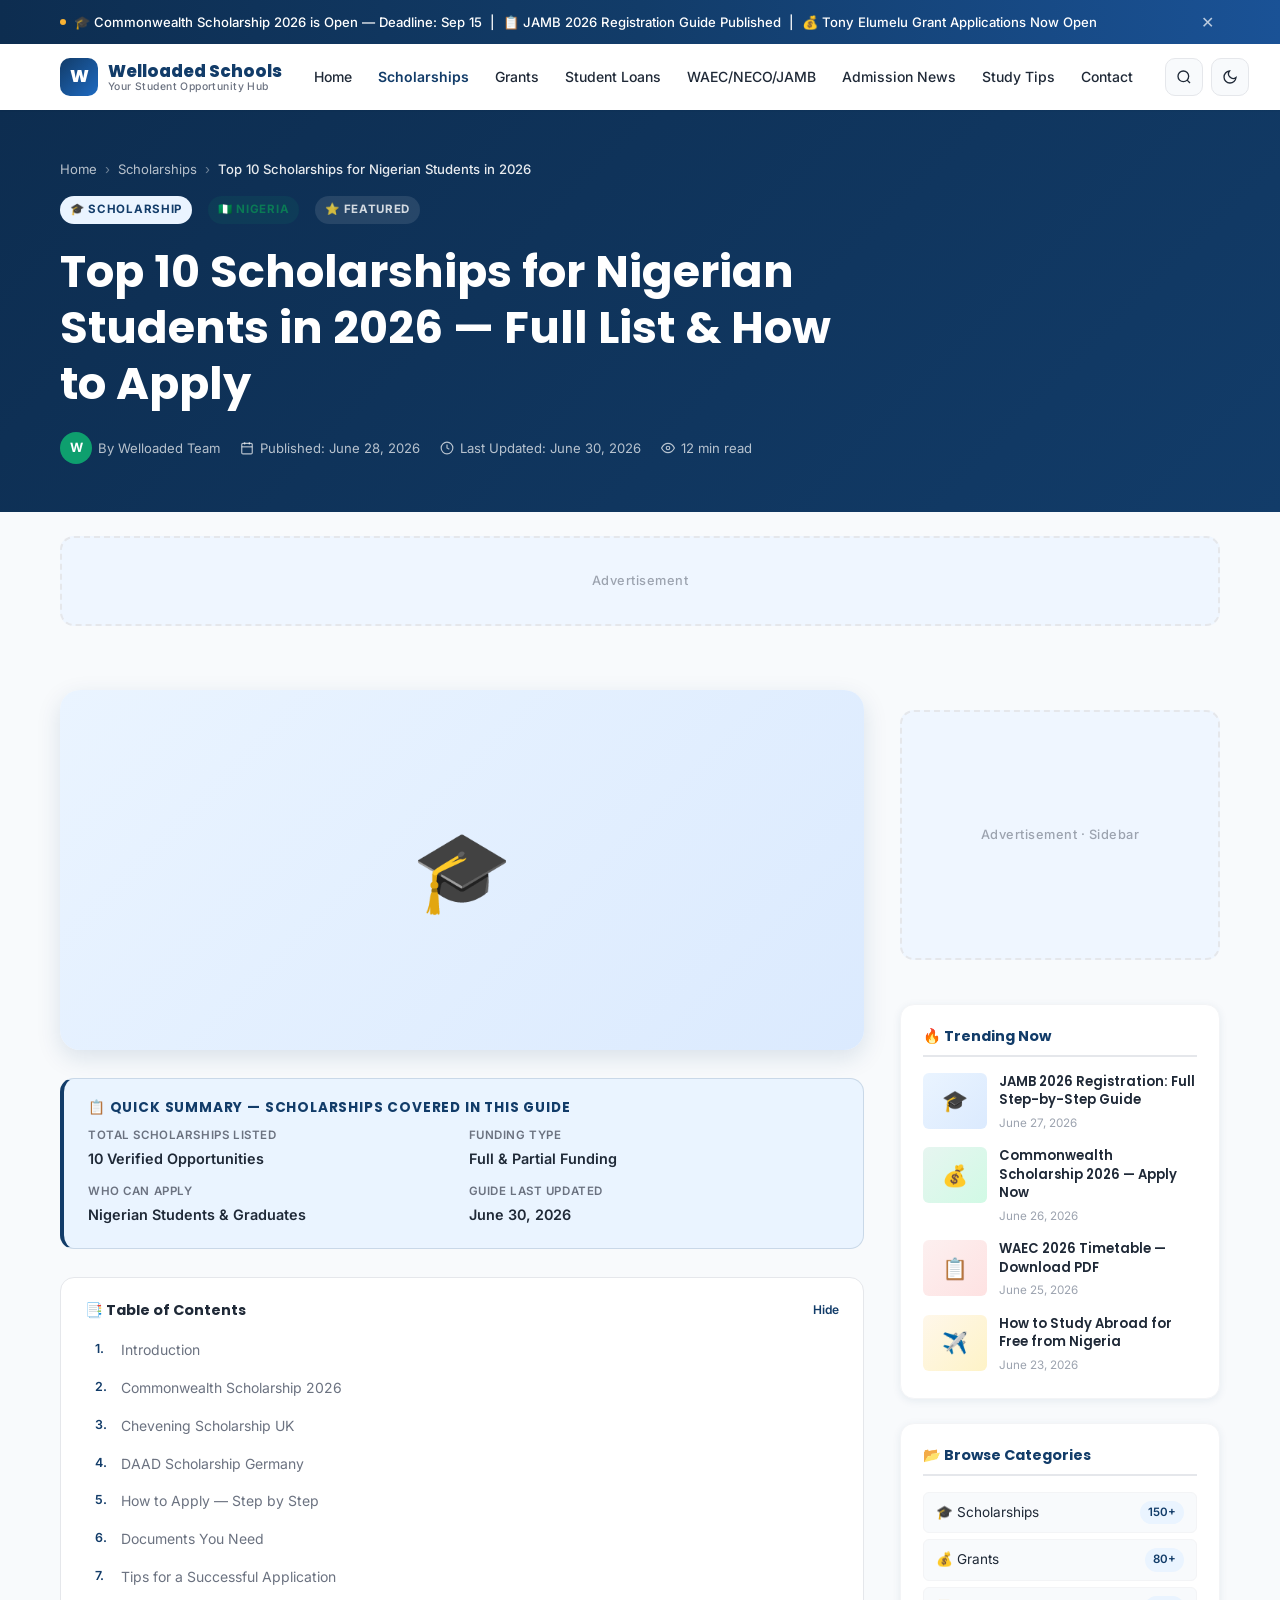
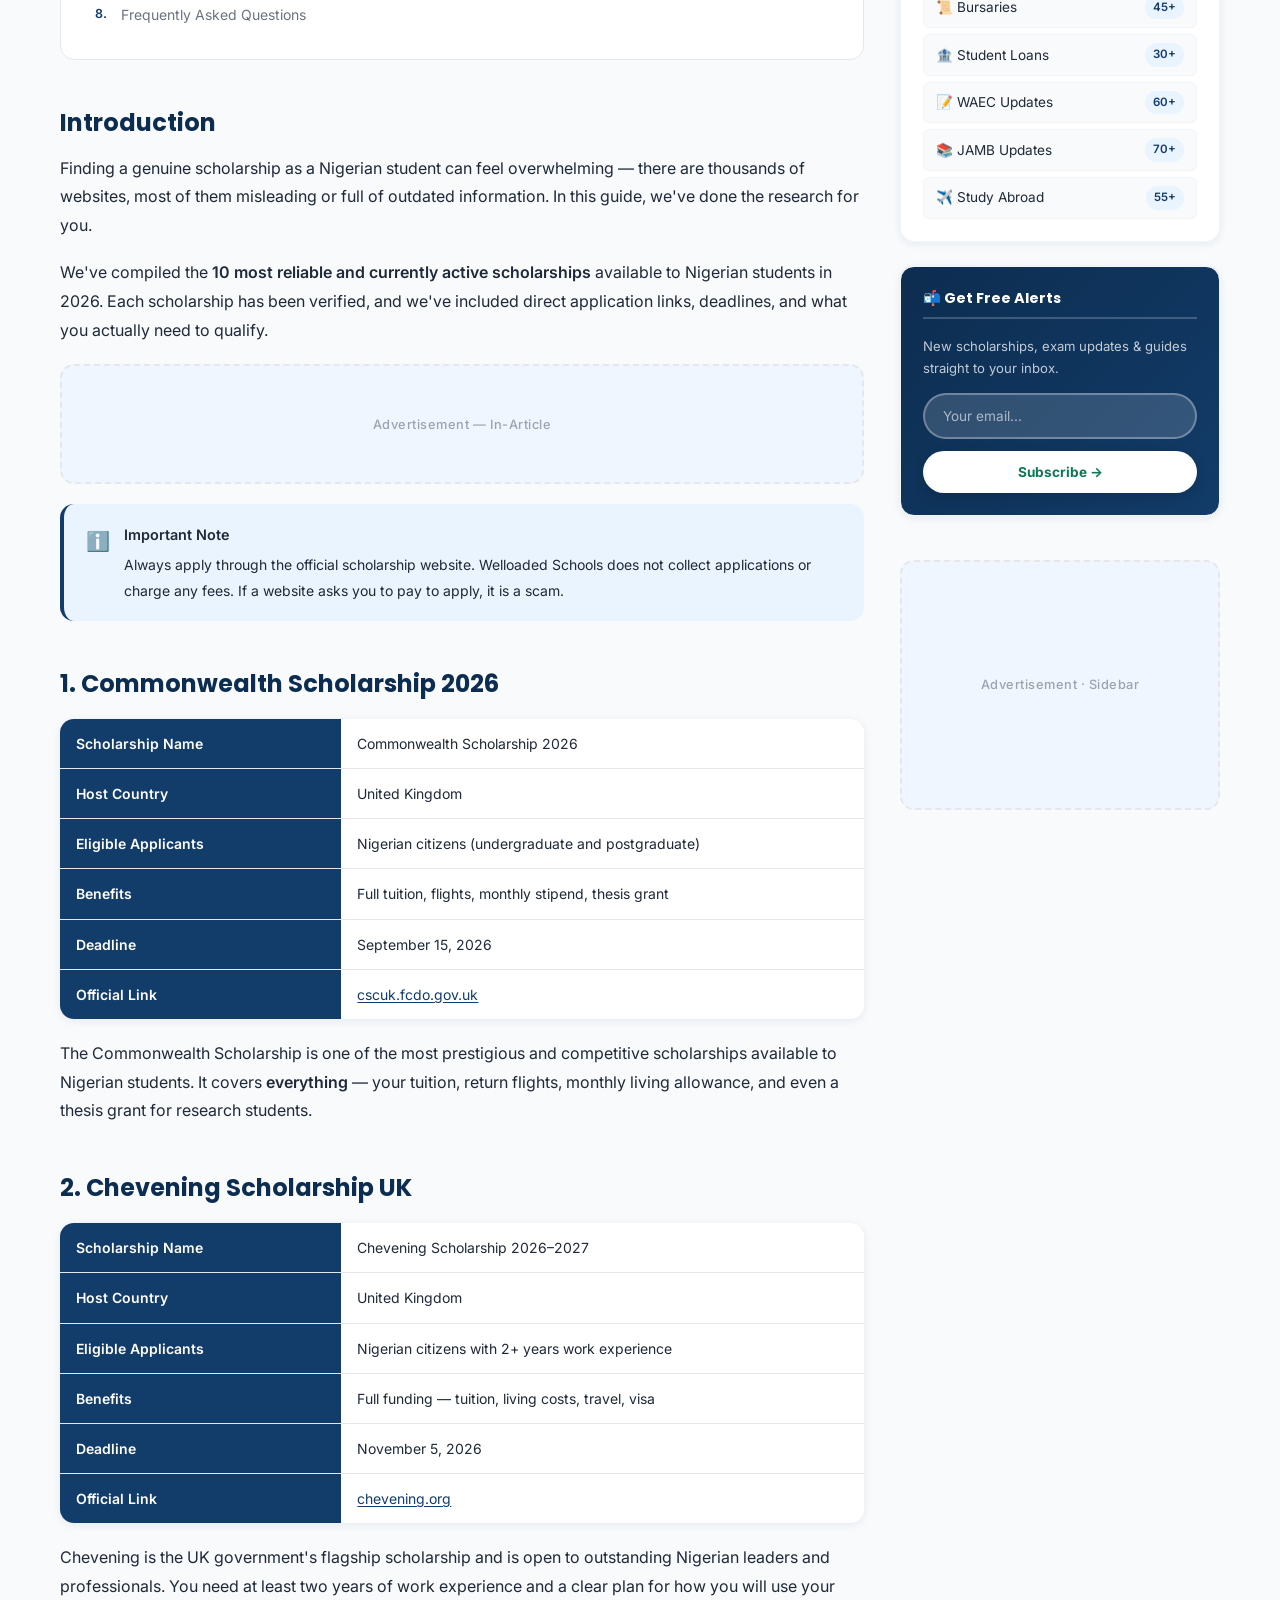
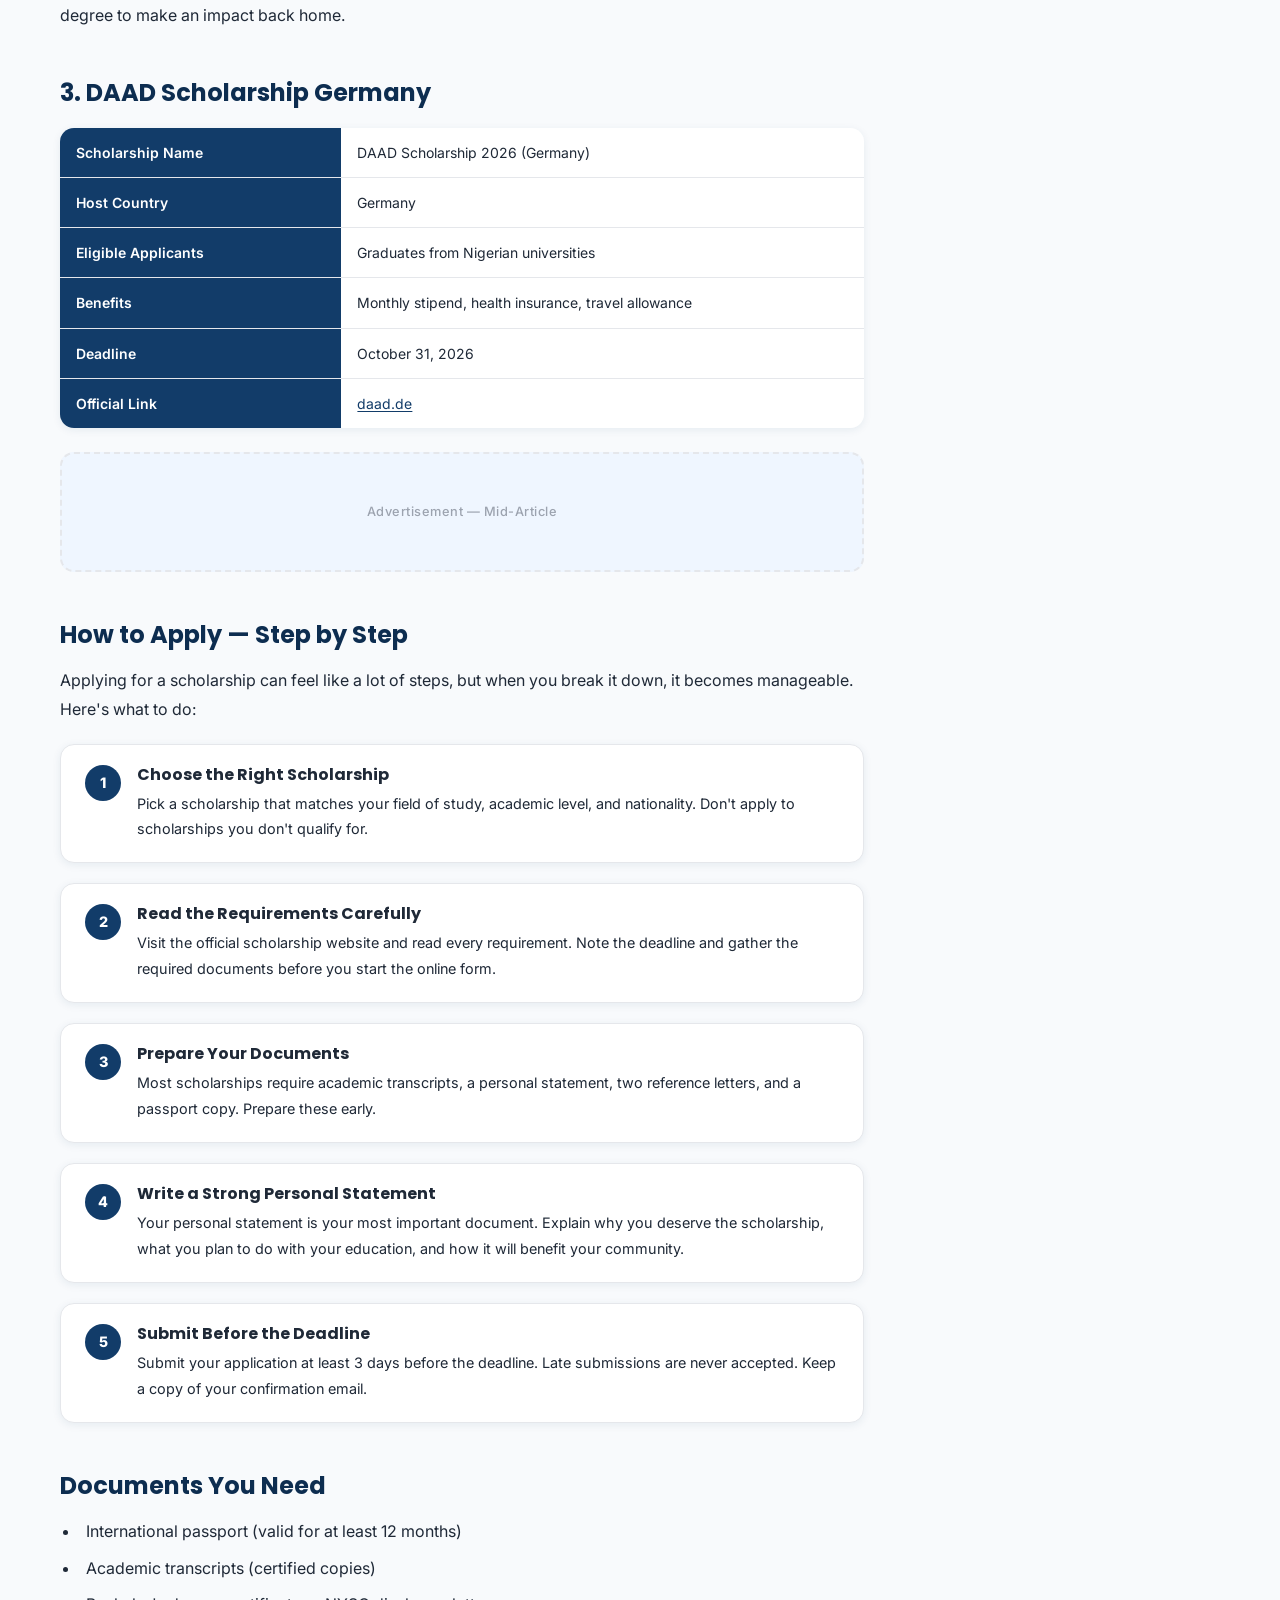
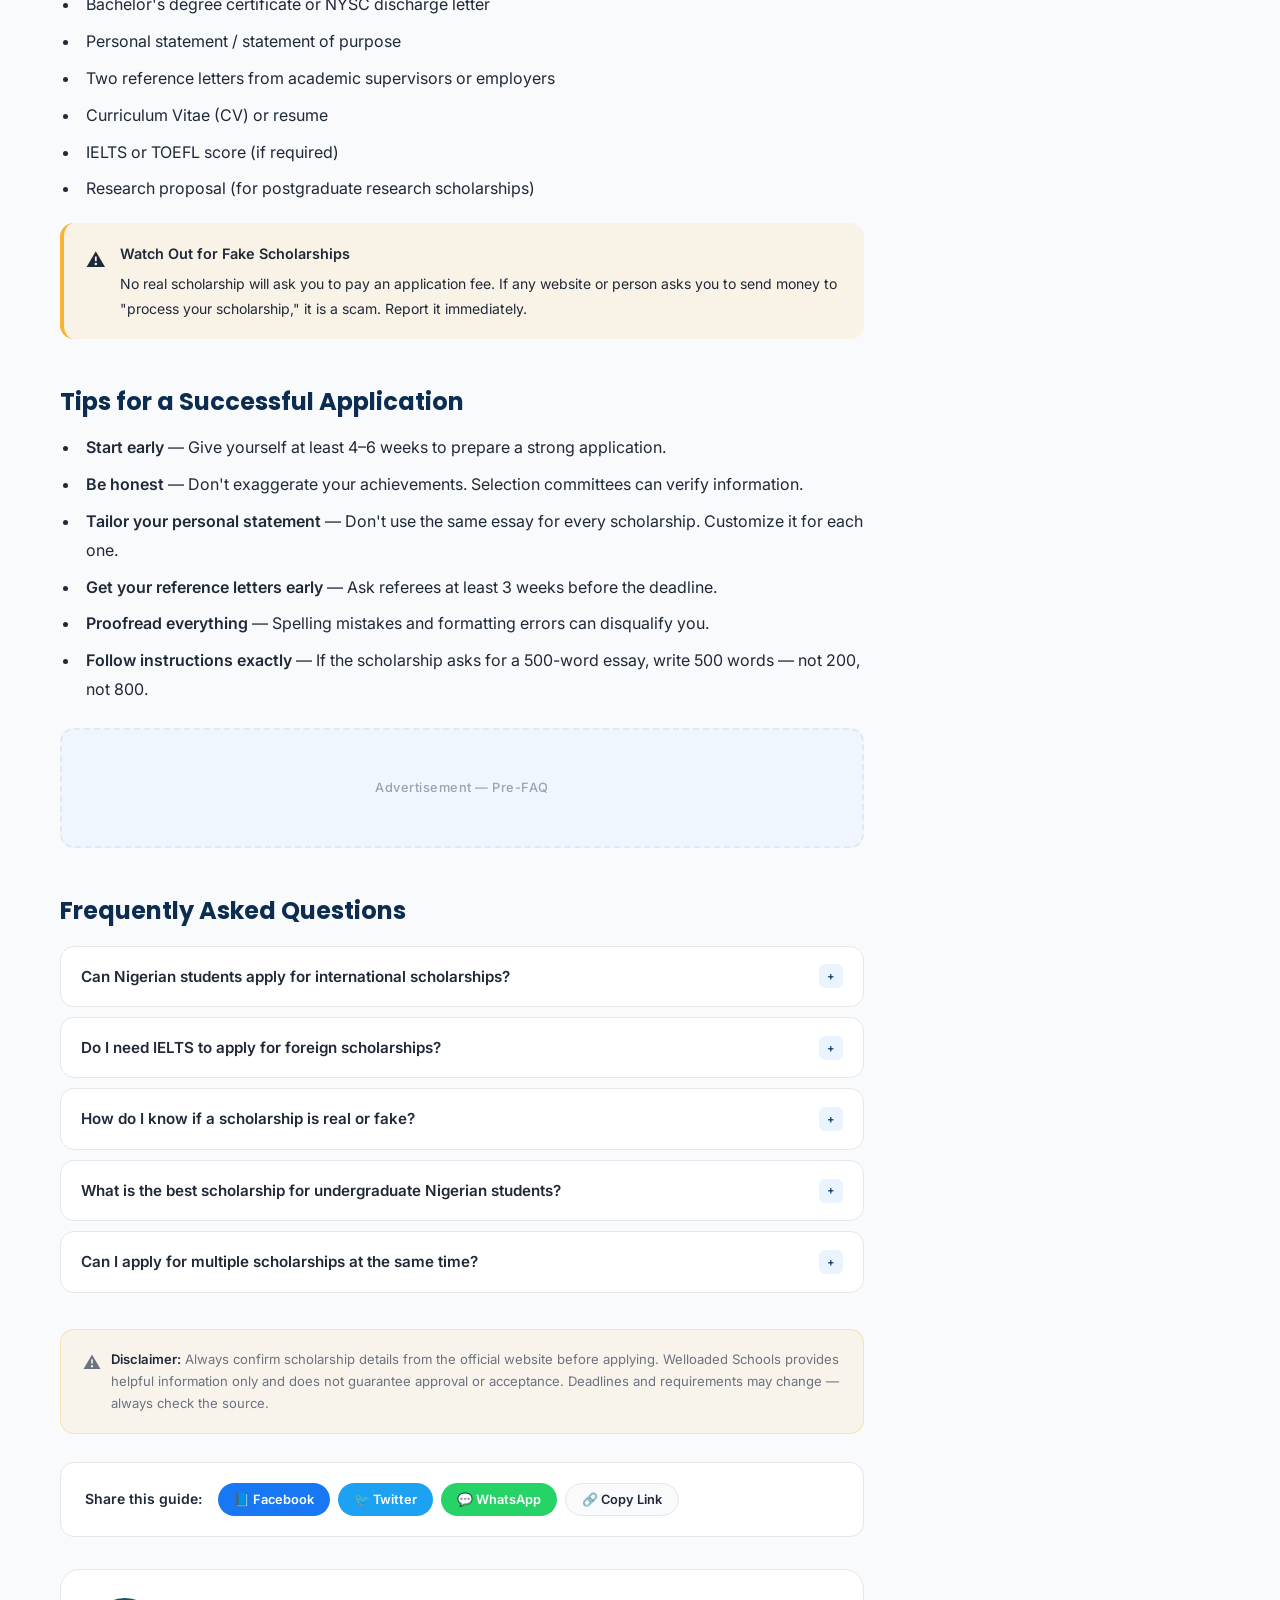
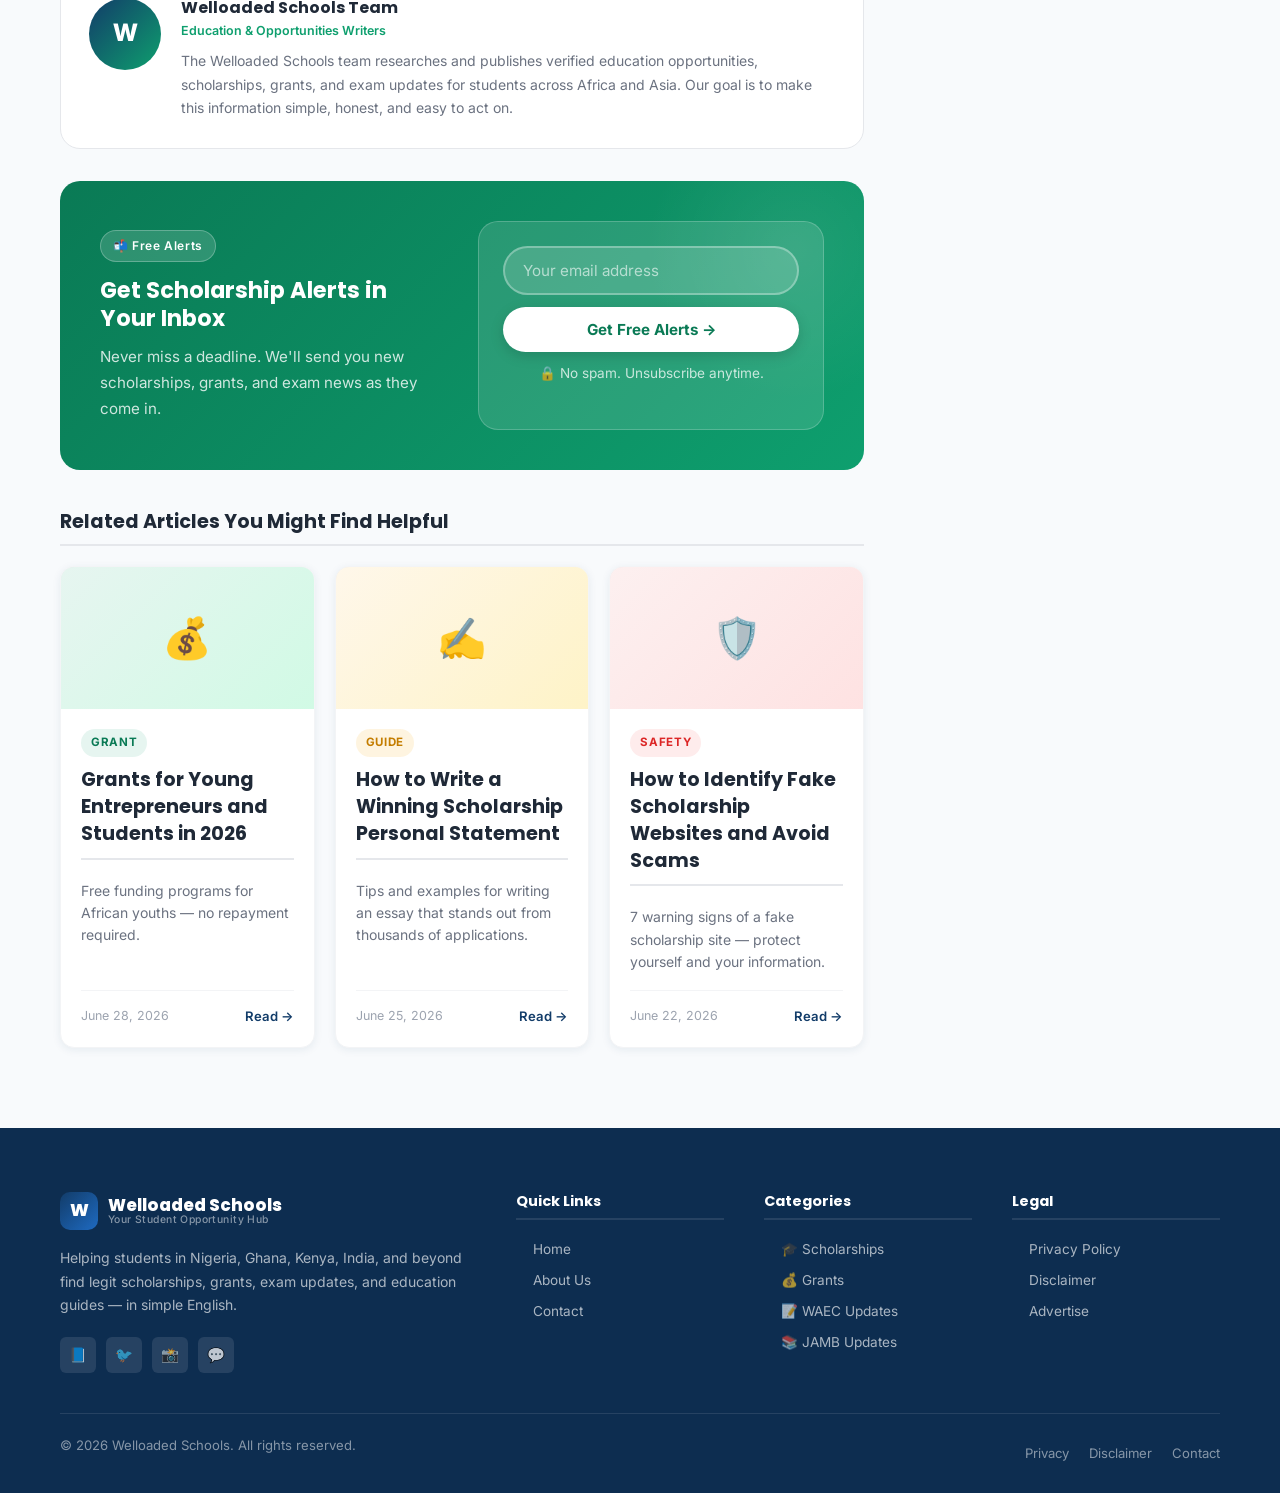
==== blog-post.html @ 86918d38 "Launch Welloaded Schools — full static site Complete premium education blog with custom Student Oppo" ====
<!DOCTYPE html>
<html lang="en" data-theme="light">
<head>
  <meta charset="UTF-8">
  <meta name="viewport" content="width=device-width, initial-scale=1.0">
  <title>Top 10 Scholarships for Nigerian Students in 2026 – Welloaded Schools</title>
  <meta name="description" content="A complete list of the best scholarships available to Nigerian students in 2026, with deadlines, requirements, and how to apply step by step.">
  <meta property="og:title" content="Top 10 Scholarships for Nigerian Students in 2026">
  <meta property="og:description" content="Find fully-funded and partial scholarships for Nigerian students — with deadlines, application steps, and official links.">
  <meta property="og:type" content="article">
  <link rel="preconnect" href="https://fonts.googleapis.com">
  <link rel="preconnect" href="https://fonts.gstatic.com" crossorigin>
  <link href="https://fonts.googleapis.com/css2?family=Inter:wght@400;500;600&family=Poppins:wght@600;700;800&display=swap" rel="stylesheet">
  <link rel="stylesheet" href="css/style.css">
  <script type="application/ld+json">
  {
    "@context": "https://schema.org",
    "@type": "Article",
    "headline": "Top 10 Scholarships for Nigerian Students in 2026",
    "description": "A complete list of the best scholarships available to Nigerian students in 2026.",
    "author": { "@type": "Organization", "name": "Welloaded Schools" },
    "publisher": { "@type": "Organization", "name": "Welloaded Schools" },
    "datePublished": "2026-06-28",
    "dateModified": "2026-06-30"
  }
  </script>
  <script type="application/ld+json">
  {
    "@context": "https://schema.org",
    "@type": "FAQPage",
    "mainEntity": [
      {
        "@type": "Question",
        "name": "Can Nigerian students apply for international scholarships?",
        "acceptedAnswer": {
          "@type": "Answer",
          "text": "Yes. Many international scholarships specifically target students from Nigeria and other African countries, including Commonwealth, Chevening, and DAAD scholarships."
        }
      },
      {
        "@type": "Question",
        "name": "Do I need IELTS to apply for foreign scholarships?",
        "acceptedAnswer": {
          "@type": "Answer",
          "text": "Most scholarships for study in English-speaking countries require IELTS or TOEFL. Some may waive this if your previous education was in English."
        }
      }
    ]
  }
  </script>
</head>
<body>

<div id="progress-bar"></div>

<!-- ANNOUNCEMENT BAR -->
<div class="announcement-bar" id="announcement-bar">
  <div class="container">
    <div class="announcement-scroll">
      <span class="announcement-dot"></span>
      <span class="announcement-text">
        🎓 Commonwealth Scholarship 2026 is Open — Deadline: Sep 15 &nbsp;|&nbsp; 📋 JAMB 2026 Registration Guide Published &nbsp;|&nbsp; 💰 Tony Elumelu Grant Applications Now Open
      </span>
    </div>
    <button class="announcement-close" id="announcement-close">✕</button>
  </div>
</div>

<!-- HEADER -->
<header class="site-header" id="site-header">
  <div class="header-inner">
    <a href="index.html" class="site-logo">
      <div class="logo-icon">W</div>
      <div class="logo-text">
        <span class="logo-name">Welloaded Schools</span>
        <span class="logo-tagline">Your Student Opportunity Hub</span>
      </div>
    </a>
    <nav class="primary-nav">
      <a href="index.html" class="nav-link">Home</a>
      <a href="category.html" class="nav-link active">Scholarships</a>
      <a href="category.html" class="nav-link">Grants</a>
      <a href="category.html" class="nav-link">Student Loans</a>
      <a href="category.html" class="nav-link">WAEC/NECO/JAMB</a>
      <a href="category.html" class="nav-link">Admission News</a>
      <a href="category.html" class="nav-link">Study Tips</a>
      <a href="contact.html" class="nav-link">Contact</a>
    </nav>
    <div class="header-actions">
      <button class="search-btn" id="search-btn" aria-label="Search">
        <svg width="16" height="16" fill="none" stroke="currentColor" stroke-width="2" viewBox="0 0 24 24"><circle cx="11" cy="11" r="8"/><path d="m21 21-4.35-4.35"/></svg>
      </button>
      <button class="dark-mode-btn" id="dark-mode-btn" aria-label="Toggle dark mode">
        <svg xmlns="http://www.w3.org/2000/svg" width="16" height="16" viewBox="0 0 24 24" fill="none" stroke="currentColor" stroke-width="2"><path d="M21 12.79A9 9 0 1 1 11.21 3 7 7 0 0 0 21 12.79z"/></svg>
      </button>
      <button class="hamburger" id="hamburger"><span></span><span></span><span></span></button>
    </div>
  </div>
</header>

<div class="mobile-nav-overlay" id="mobile-nav-overlay"></div>
<nav class="mobile-nav" id="mobile-nav">
  <div class="mobile-nav-header">
    <a href="index.html" class="site-logo"><div class="logo-icon">W</div><div class="logo-text"><span class="logo-name">Welloaded Schools</span></div></a>
    <button class="mobile-nav-close" id="mobile-nav-close">✕</button>
  </div>
  <a href="index.html">🏠 Home</a>
  <a href="category.html">🎓 Scholarships</a>
  <a href="category.html">💰 Grants</a>
  <a href="category.html">📚 Bursaries</a>
  <a href="category.html">🏦 Student Loans</a>
  <div class="mobile-nav-divider"></div>
  <a href="category.html">📝 WAEC Updates</a>
  <a href="category.html">📋 NECO Updates</a>
  <a href="category.html">📚 JAMB Updates</a>
  <div class="mobile-nav-divider"></div>
  <a href="about.html">ℹ️ About</a>
  <a href="contact.html">📧 Contact</a>
</nav>

<div class="search-overlay" id="search-overlay">
  <div class="search-box">
    <h3>🔍 Search Welloaded Schools</h3>
    <div class="search-input-wrap">
      <input type="text" id="search-input" placeholder="Search scholarships, JAMB, grants...">
      <button class="btn btn-blue btn-sm" id="search-submit">Search</button>
    </div>
  </div>
  <button class="search-close" id="search-overlay-close">✕</button>
</div>

<!-- POST HERO -->
<div class="post-hero">
  <div class="container">
    <!-- Breadcrumb -->
    <nav class="post-breadcrumb" aria-label="Breadcrumb">
      <a href="index.html">Home</a>
      <span>›</span>
      <a href="category.html">Scholarships</a>
      <span>›</span>
      <span class="current">Top 10 Scholarships for Nigerian Students in 2026</span>
    </nav>

    <!-- Tags & Meta -->
    <div class="post-header-meta">
      <span class="tag tag-blue">🎓 Scholarship</span>
      <span class="tag tag-green">🇳🇬 Nigeria</span>
      <span class="tag" style="background:rgba(255,255,255,0.1);color:rgba(255,255,255,0.8);">⭐ Featured</span>
    </div>

    <h1>Top 10 Scholarships for Nigerian Students in 2026 — Full List &amp; How to Apply</h1>

    <div class="post-meta-bar">
      <div class="post-meta-item">
        <div class="author-avatar-sm">W</div>
        <span>By Welloaded Team</span>
      </div>
      <div class="post-meta-item">
        <svg width="14" height="14" fill="none" stroke="currentColor" stroke-width="2" viewBox="0 0 24 24"><rect x="3" y="4" width="18" height="18" rx="2" ry="2"/><line x1="16" y1="2" x2="16" y2="6"/><line x1="8" y1="2" x2="8" y2="6"/><line x1="3" y1="10" x2="21" y2="10"/></svg>
        <span>Published: June 28, 2026</span>
      </div>
      <div class="post-meta-item">
        <svg width="14" height="14" fill="none" stroke="currentColor" stroke-width="2" viewBox="0 0 24 24"><circle cx="12" cy="12" r="10"/><polyline points="12 6 12 12 16 14"/></svg>
        <span>Last Updated: June 30, 2026</span>
      </div>
      <div class="post-meta-item">
        <svg width="14" height="14" fill="none" stroke="currentColor" stroke-width="2" viewBox="0 0 24 24"><path d="M1 12s4-8 11-8 11 8 11 8-4 8-11 8-11-8-11-8z"/><circle cx="12" cy="12" r="3"/></svg>
        <span>12 min read</span>
      </div>
    </div>
  </div>
</div>

<!-- AD SPACE BELOW HEADER -->
<div class="container">
  <div class="ad-space ad-space-banner">Advertisement</div>
</div>

<!-- POST LAYOUT -->
<div class="post-layout">

  <!-- MAIN CONTENT -->
  <main class="post-content-area" id="main-content">

    <!-- Featured Image -->
    <div class="post-featured-image">
      <div style="background:linear-gradient(135deg,#EAF4FF,#DBEAFE);height:360px;display:flex;align-items:center;justify-content:center;font-size:5rem;">🎓</div>
    </div>

    <!-- Key Info Box (Scholarship Summary) -->
    <div class="key-info-box">
      <h4>📋 Quick Summary — Scholarships Covered in This Guide</h4>
      <div class="key-info-grid">
        <div class="key-info-item">
          <span class="key-info-label">Total Scholarships Listed</span>
          <span class="key-info-value">10 Verified Opportunities</span>
        </div>
        <div class="key-info-item">
          <span class="key-info-label">Funding Type</span>
          <span class="key-info-value">Full &amp; Partial Funding</span>
        </div>
        <div class="key-info-item">
          <span class="key-info-label">Who Can Apply</span>
          <span class="key-info-value">Nigerian Students &amp; Graduates</span>
        </div>
        <div class="key-info-item">
          <span class="key-info-label">Guide Last Updated</span>
          <span class="key-info-value">June 30, 2026</span>
        </div>
      </div>
    </div>

    <!-- Table of Contents -->
    <div class="toc-box">
      <div class="toc-header">
        <h4>📑 Table of Contents</h4>
        <span class="toc-toggle" id="toc-toggle">Hide</span>
      </div>
      <ol class="toc-list" id="toc-list">
        <li><a href="#intro" class="toc-link">Introduction</a></li>
        <li><a href="#commonwealth" class="toc-link">Commonwealth Scholarship 2026</a></li>
        <li><a href="#chevening" class="toc-link">Chevening Scholarship UK</a></li>
        <li><a href="#daad" class="toc-link">DAAD Scholarship Germany</a></li>
        <li><a href="#how-to-apply" class="toc-link">How to Apply — Step by Step</a></li>
        <li><a href="#documents" class="toc-link">Documents You Need</a></li>
        <li><a href="#tips" class="toc-link">Tips for a Successful Application</a></li>
        <li><a href="#faq" class="toc-link">Frequently Asked Questions</a></li>
      </ol>
    </div>

    <!-- Article Body -->
    <div class="article-body">

      <h2 id="intro">Introduction</h2>
      <p>Finding a genuine scholarship as a Nigerian student can feel overwhelming — there are thousands of websites, most of them misleading or full of outdated information. In this guide, we've done the research for you.</p>
      <p>We've compiled the <strong>10 most reliable and currently active scholarships</strong> available to Nigerian students in 2026. Each scholarship has been verified, and we've included direct application links, deadlines, and what you actually need to qualify.</p>

      <!-- Ad after first paragraph -->
      <div class="ad-space" style="height:120px;margin:20px 0;">Advertisement — In-Article</div>

      <div class="notice-box info">
        <span class="notice-icon">ℹ️</span>
        <div class="notice-body">
          <strong>Important Note</strong>
          <p>Always apply through the official scholarship website. Welloaded Schools does not collect applications or charge any fees. If a website asks you to pay to apply, it is a scam.</p>
        </div>
      </div>

      <h2 id="commonwealth">1. Commonwealth Scholarship 2026</h2>

      <!-- Scholarship Info Table -->
      <table class="info-table">
        <tr><th>Scholarship Name</th><td>Commonwealth Scholarship 2026</td></tr>
        <tr><th>Host Country</th><td>United Kingdom</td></tr>
        <tr><th>Eligible Applicants</th><td>Nigerian citizens (undergraduate and postgraduate)</td></tr>
        <tr><th>Benefits</th><td>Full tuition, flights, monthly stipend, thesis grant</td></tr>
        <tr><th>Deadline</th><td>September 15, 2026</td></tr>
        <tr><th>Official Link</th><td><a href="#" style="color:var(--blue);">cscuk.fcdo.gov.uk</a></td></tr>
      </table>

      <p>The Commonwealth Scholarship is one of the most prestigious and competitive scholarships available to Nigerian students. It covers <strong>everything</strong> — your tuition, return flights, monthly living allowance, and even a thesis grant for research students.</p>

      <h2 id="chevening">2. Chevening Scholarship UK</h2>

      <table class="info-table">
        <tr><th>Scholarship Name</th><td>Chevening Scholarship 2026–2027</td></tr>
        <tr><th>Host Country</th><td>United Kingdom</td></tr>
        <tr><th>Eligible Applicants</th><td>Nigerian citizens with 2+ years work experience</td></tr>
        <tr><th>Benefits</th><td>Full funding — tuition, living costs, travel, visa</td></tr>
        <tr><th>Deadline</th><td>November 5, 2026</td></tr>
        <tr><th>Official Link</th><td><a href="#" style="color:var(--blue);">chevening.org</a></td></tr>
      </table>

      <p>Chevening is the UK government's flagship scholarship and is open to outstanding Nigerian leaders and professionals. You need at least two years of work experience and a clear plan for how you will use your degree to make an impact back home.</p>

      <h2 id="daad">3. DAAD Scholarship Germany</h2>

      <table class="info-table">
        <tr><th>Scholarship Name</th><td>DAAD Scholarship 2026 (Germany)</td></tr>
        <tr><th>Host Country</th><td>Germany</td></tr>
        <tr><th>Eligible Applicants</th><td>Graduates from Nigerian universities</td></tr>
        <tr><th>Benefits</th><td>Monthly stipend, health insurance, travel allowance</td></tr>
        <tr><th>Deadline</th><td>October 31, 2026</td></tr>
        <tr><th>Official Link</th><td><a href="#" style="color:var(--blue);">daad.de</a></td></tr>
      </table>

      <!-- Ad middle of article -->
      <div class="ad-space" style="height:120px;margin:24px 0;">Advertisement — Mid-Article</div>

      <h2 id="how-to-apply">How to Apply — Step by Step</h2>
      <p>Applying for a scholarship can feel like a lot of steps, but when you break it down, it becomes manageable. Here's what to do:</p>

      <div class="step-box">
        <div class="step-number">1</div>
        <div class="step-body">
          <h4>Choose the Right Scholarship</h4>
          <p>Pick a scholarship that matches your field of study, academic level, and nationality. Don't apply to scholarships you don't qualify for.</p>
        </div>
      </div>

      <div class="step-box">
        <div class="step-number">2</div>
        <div class="step-body">
          <h4>Read the Requirements Carefully</h4>
          <p>Visit the official scholarship website and read every requirement. Note the deadline and gather the required documents before you start the online form.</p>
        </div>
      </div>

      <div class="step-box">
        <div class="step-number">3</div>
        <div class="step-body">
          <h4>Prepare Your Documents</h4>
          <p>Most scholarships require academic transcripts, a personal statement, two reference letters, and a passport copy. Prepare these early.</p>
        </div>
      </div>

      <div class="step-box">
        <div class="step-number">4</div>
        <div class="step-body">
          <h4>Write a Strong Personal Statement</h4>
          <p>Your personal statement is your most important document. Explain why you deserve the scholarship, what you plan to do with your education, and how it will benefit your community.</p>
        </div>
      </div>

      <div class="step-box">
        <div class="step-number">5</div>
        <div class="step-body">
          <h4>Submit Before the Deadline</h4>
          <p>Submit your application at least 3 days before the deadline. Late submissions are never accepted. Keep a copy of your confirmation email.</p>
        </div>
      </div>

      <h2 id="documents">Documents You Need</h2>
      <ul>
        <li>International passport (valid for at least 12 months)</li>
        <li>Academic transcripts (certified copies)</li>
        <li>Bachelor's degree certificate or NYSC discharge letter</li>
        <li>Personal statement / statement of purpose</li>
        <li>Two reference letters from academic supervisors or employers</li>
        <li>Curriculum Vitae (CV) or resume</li>
        <li>IELTS or TOEFL score (if required)</li>
        <li>Research proposal (for postgraduate research scholarships)</li>
      </ul>

      <div class="notice-box warning">
        <span class="notice-icon">⚠️</span>
        <div class="notice-body">
          <strong>Watch Out for Fake Scholarships</strong>
          <p>No real scholarship will ask you to pay an application fee. If any website or person asks you to send money to "process your scholarship," it is a scam. Report it immediately.</p>
        </div>
      </div>

      <h2 id="tips">Tips for a Successful Application</h2>
      <ul>
        <li><strong>Start early</strong> — Give yourself at least 4–6 weeks to prepare a strong application.</li>
        <li><strong>Be honest</strong> — Don't exaggerate your achievements. Selection committees can verify information.</li>
        <li><strong>Tailor your personal statement</strong> — Don't use the same essay for every scholarship. Customize it for each one.</li>
        <li><strong>Get your reference letters early</strong> — Ask referees at least 3 weeks before the deadline.</li>
        <li><strong>Proofread everything</strong> — Spelling mistakes and formatting errors can disqualify you.</li>
        <li><strong>Follow instructions exactly</strong> — If the scholarship asks for a 500-word essay, write 500 words — not 200, not 800.</li>
      </ul>

      <!-- Ad before FAQ -->
      <div class="ad-space" style="height:120px;margin:24px 0;">Advertisement — Pre-FAQ</div>

      <!-- FAQ Section -->
      <div class="faq-section">
        <h2 id="faq">Frequently Asked Questions</h2>

        <div class="faq-item">
          <div class="faq-question">
            Can Nigerian students apply for international scholarships?
            <span class="faq-icon">+</span>
          </div>
          <div class="faq-answer">
            <div class="faq-answer-inner">Yes. Many international scholarships specifically target students from Nigeria and other African countries, including Commonwealth, Chevening, DAAD, and many others listed in this guide.</div>
          </div>
        </div>

        <div class="faq-item">
          <div class="faq-question">
            Do I need IELTS to apply for foreign scholarships?
            <span class="faq-icon">+</span>
          </div>
          <div class="faq-answer">
            <div class="faq-answer-inner">Most scholarships for study in English-speaking countries require IELTS or TOEFL. However, some may waive this requirement if your previous education was conducted entirely in English — check the official scholarship page for details.</div>
          </div>
        </div>

        <div class="faq-item">
          <div class="faq-question">
            How do I know if a scholarship is real or fake?
            <span class="faq-icon">+</span>
          </div>
          <div class="faq-answer">
            <div class="faq-answer-inner">Real scholarships: have an official website ending in .gov, .org, or .edu; never charge application fees; provide clear contact information; and are listed on reputable education websites. If a scholarship only appears on WhatsApp or Facebook groups, verify it from the original source before sharing your details.</div>
          </div>
        </div>

        <div class="faq-item">
          <div class="faq-question">
            What is the best scholarship for undergraduate Nigerian students?
            <span class="faq-icon">+</span>
          </div>
          <div class="faq-answer">
            <div class="faq-answer-inner">For undergraduates, we recommend looking at the Federal Government Scholarship, PTDF Scholarship, and various country-specific scholarships for Nigerian students. Check our full list above for current options with open deadlines.</div>
          </div>
        </div>

        <div class="faq-item">
          <div class="faq-question">
            Can I apply for multiple scholarships at the same time?
            <span class="faq-icon">+</span>
          </div>
          <div class="faq-answer">
            <div class="faq-answer-inner">Yes, you can and should apply to multiple scholarships. However, if you are awarded more than one, you may need to choose just one — most fully-funded scholarships do not allow you to hold two at the same time. Read each scholarship's terms carefully.</div>
          </div>
        </div>
      </div>

    </div><!-- /article-body -->

    <!-- Disclaimer Box -->
    <div class="disclaimer-box">
      <span class="disclaimer-box-icon">⚠️</span>
      <div>
        <strong>Disclaimer:</strong> Always confirm scholarship details from the official website before applying. Welloaded Schools provides helpful information only and does not guarantee approval or acceptance. Deadlines and requirements may change — always check the source.
      </div>
    </div>

    <!-- Social Share -->
    <div class="social-share">
      <span>Share this guide:</span>
      <div class="share-btns">
        <button class="share-btn facebook" onclick="window.open('https://facebook.com/sharer/sharer.php?u='+encodeURIComponent(location.href))">
          📘 Facebook
        </button>
        <button class="share-btn twitter" onclick="window.open('https://twitter.com/intent/tweet?url='+encodeURIComponent(location.href)+'&text=Top+10+Scholarships+for+Nigerian+Students+2026')">
          🐦 Twitter
        </button>
        <button class="share-btn whatsapp" onclick="window.open('https://wa.me/?text='+encodeURIComponent(document.title+' '+location.href))">
          💬 WhatsApp
        </button>
        <button class="share-btn copy" id="copy-link-btn">🔗 Copy Link</button>
      </div>
    </div>

    <!-- Author Box -->
    <div class="author-box">
      <div class="author-avatar">W</div>
      <div class="author-info">
        <h4>Welloaded Schools Team</h4>
        <div class="author-role">Education &amp; Opportunities Writers</div>
        <p class="author-bio">The Welloaded Schools team researches and publishes verified education opportunities, scholarships, grants, and exam updates for students across Africa and Asia. Our goal is to make this information simple, honest, and easy to act on.</p>
      </div>
    </div>

    <!-- Newsletter Box -->
    <div class="newsletter-section" style="border-radius:var(--radius-lg);margin:32px 0;padding:40px;">
      <div class="container" style="padding:0;">
        <div class="newsletter-inner" style="gap:32px;">
          <div class="newsletter-content">
            <span class="badge">📬 Free Alerts</span>
            <h2 style="font-size:1.4rem;">Get Scholarship Alerts in Your Inbox</h2>
            <p>Never miss a deadline. We'll send you new scholarships, grants, and exam news as they come in.</p>
          </div>
          <div class="newsletter-form-wrap" style="padding:24px;">
            <form class="newsletter-form" novalidate>
              <input type="email" placeholder="Your email address" required>
              <button type="submit">Get Free Alerts →</button>
            </form>
            <p class="newsletter-privacy">🔒 No spam. Unsubscribe anytime.</p>
          </div>
        </div>
      </div>
    </div>

    <!-- Related Posts -->
    <div class="related-posts">
      <h3>Related Articles You Might Find Helpful</h3>
      <div class="related-grid">
        <article class="post-card">
          <div class="post-card-image" style="background:linear-gradient(135deg,rgba(14,159,110,0.1),#d1fae5);aspect-ratio:16/9;display:flex;align-items:center;justify-content:center;font-size:2.5rem;">💰</div>
          <div class="post-card-body">
            <div class="post-card-top"><span class="tag tag-green">Grant</span></div>
            <h3><a href="blog-post.html">Grants for Young Entrepreneurs and Students in 2026</a></h3>
            <p>Free funding programs for African youths — no repayment required.</p>
            <div class="post-card-footer">
              <span class="post-card-meta">June 28, 2026</span>
              <a href="blog-post.html" class="read-more">Read →</a>
            </div>
          </div>
        </article>
        <article class="post-card">
          <div class="post-card-image" style="background:linear-gradient(135deg,rgba(249,178,51,0.1),#fef3c7);aspect-ratio:16/9;display:flex;align-items:center;justify-content:center;font-size:2.5rem;">✍️</div>
          <div class="post-card-body">
            <div class="post-card-top"><span class="tag tag-yellow">Guide</span></div>
            <h3><a href="blog-post.html">How to Write a Winning Scholarship Personal Statement</a></h3>
            <p>Tips and examples for writing an essay that stands out from thousands of applications.</p>
            <div class="post-card-footer">
              <span class="post-card-meta">June 25, 2026</span>
              <a href="blog-post.html" class="read-more">Read →</a>
            </div>
          </div>
        </article>
        <article class="post-card">
          <div class="post-card-image" style="background:linear-gradient(135deg,rgba(220,38,38,0.07),#fee2e2);aspect-ratio:16/9;display:flex;align-items:center;justify-content:center;font-size:2.5rem;">🛡️</div>
          <div class="post-card-body">
            <div class="post-card-top"><span class="tag tag-red">Safety</span></div>
            <h3><a href="blog-post.html">How to Identify Fake Scholarship Websites and Avoid Scams</a></h3>
            <p>7 warning signs of a fake scholarship site — protect yourself and your information.</p>
            <div class="post-card-footer">
              <span class="post-card-meta">June 22, 2026</span>
              <a href="blog-post.html" class="read-more">Read →</a>
            </div>
          </div>
        </article>
      </div>
    </div>

  </main><!-- /main -->

  <!-- SIDEBAR -->
  <aside class="post-sidebar">

    <!-- Ad Unit -->
    <div class="ad-space ad-space-rectangle">Advertisement · Sidebar</div>

    <!-- Popular Posts -->
    <div class="sidebar-widget">
      <h4>🔥 Trending Now</h4>
      <div class="sidebar-post-list">
        <div class="sidebar-post">
          <div class="sidebar-post-img" style="background:linear-gradient(135deg,#EAF4FF,#DBEAFE);">
            <div class="sidebar-post-img-placeholder">🎓</div>
          </div>
          <div class="sidebar-post-info">
            <h5><a href="blog-post.html">JAMB 2026 Registration: Full Step-by-Step Guide</a></h5>
            <div class="sidebar-post-date">June 27, 2026</div>
          </div>
        </div>
        <div class="sidebar-post">
          <div class="sidebar-post-img" style="background:linear-gradient(135deg,rgba(14,159,110,0.1),#d1fae5);">
            <div class="sidebar-post-img-placeholder">💰</div>
          </div>
          <div class="sidebar-post-info">
            <h5><a href="blog-post.html">Commonwealth Scholarship 2026 — Apply Now</a></h5>
            <div class="sidebar-post-date">June 26, 2026</div>
          </div>
        </div>
        <div class="sidebar-post">
          <div class="sidebar-post-img" style="background:linear-gradient(135deg,rgba(220,38,38,0.07),#fee2e2);">
            <div class="sidebar-post-img-placeholder">📋</div>
          </div>
          <div class="sidebar-post-info">
            <h5><a href="blog-post.html">WAEC 2026 Timetable — Download PDF</a></h5>
            <div class="sidebar-post-date">June 25, 2026</div>
          </div>
        </div>
        <div class="sidebar-post">
          <div class="sidebar-post-img" style="background:linear-gradient(135deg,rgba(249,178,51,0.1),#fef3c7);">
            <div class="sidebar-post-img-placeholder">✈️</div>
          </div>
          <div class="sidebar-post-info">
            <h5><a href="blog-post.html">How to Study Abroad for Free from Nigeria</a></h5>
            <div class="sidebar-post-date">June 23, 2026</div>
          </div>
        </div>
      </div>
    </div>

    <!-- Categories -->
    <div class="sidebar-widget">
      <h4>📂 Browse Categories</h4>
      <div class="sidebar-category-list">
        <a href="category.html">🎓 Scholarships <span class="count">150+</span></a>
        <a href="category.html">💰 Grants <span class="count">80+</span></a>
        <a href="category.html">📜 Bursaries <span class="count">45+</span></a>
        <a href="category.html">🏦 Student Loans <span class="count">30+</span></a>
        <a href="category.html">📝 WAEC Updates <span class="count">60+</span></a>
        <a href="category.html">📚 JAMB Updates <span class="count">70+</span></a>
        <a href="category.html">✈️ Study Abroad <span class="count">55+</span></a>
      </div>
    </div>

    <!-- Newsletter Widget -->
    <div class="sidebar-widget" style="background:linear-gradient(135deg,var(--blue-dark),var(--blue));">
      <h4 style="color:#fff;border-color:rgba(255,255,255,0.2);">📬 Get Free Alerts</h4>
      <p style="font-size:0.82rem;color:rgba(255,255,255,0.75);margin-bottom:14px;">New scholarships, exam updates &amp; guides straight to your inbox.</p>
      <form class="newsletter-form" novalidate>
        <input type="email" placeholder="Your email..." required style="font-size:0.85rem;">
        <button type="submit" style="font-size:0.85rem;">Subscribe →</button>
      </form>
    </div>

    <!-- Ad Unit 2 -->
    <div class="ad-space ad-space-rectangle">Advertisement · Sidebar</div>

  </aside>

</div><!-- /post-layout -->

<!-- FOOTER -->
<footer class="site-footer">
  <div class="container">
    <div class="footer-inner">
      <div class="footer-brand">
        <a href="index.html" class="site-logo">
          <div class="logo-icon">W</div>
          <div class="logo-text"><span class="logo-name">Welloaded Schools</span><span class="logo-tagline">Your Student Opportunity Hub</span></div>
        </a>
        <p class="footer-desc">Helping students in Nigeria, Ghana, Kenya, India, and beyond find legit scholarships, grants, exam updates, and education guides — in simple English.</p>
        <div class="footer-social">
          <a href="#" class="social-btn">📘</a>
          <a href="#" class="social-btn">🐦</a>
          <a href="#" class="social-btn">📸</a>
          <a href="#" class="social-btn">💬</a>
        </div>
      </div>
      <div class="footer-col">
        <h4>Quick Links</h4>
        <ul class="footer-links">
          <li><a href="index.html">Home</a></li>
          <li><a href="about.html">About Us</a></li>
          <li><a href="contact.html">Contact</a></li>
        </ul>
      </div>
      <div class="footer-col">
        <h4>Categories</h4>
        <ul class="footer-links">
          <li><a href="category.html">🎓 Scholarships</a></li>
          <li><a href="category.html">💰 Grants</a></li>
          <li><a href="category.html">📝 WAEC Updates</a></li>
          <li><a href="category.html">📚 JAMB Updates</a></li>
        </ul>
      </div>
      <div class="footer-col">
        <h4>Legal</h4>
        <ul class="footer-links">
          <li><a href="privacy-policy.html">Privacy Policy</a></li>
          <li><a href="disclaimer.html">Disclaimer</a></li>
          <li><a href="contact.html">Advertise</a></li>
        </ul>
      </div>
    </div>
    <div class="footer-bottom">
      <p class="footer-copyright">© 2026 Welloaded Schools. All rights reserved.</p>
      <div class="footer-legal">
        <a href="privacy-policy.html">Privacy</a>
        <a href="disclaimer.html">Disclaimer</a>
        <a href="contact.html">Contact</a>
      </div>
    </div>
  </div>
</footer>

<button id="back-to-top" aria-label="Back to top">
  <svg width="16" height="16" fill="none" stroke="currentColor" stroke-width="2.5" viewBox="0 0 24 24"><path d="m18 15-6-6-6 6"/></svg>
</button>

<script src="js/main.js"></script>
</body>
</html>
---- css/style.css ----
/* ============================================================
   WELLOADED SCHOOLS — Student Opportunity Hub
   Premium Theme | Mobile-First | SEO-Optimized
   ============================================================ */

/* --- Google Fonts loaded in HTML --- */

/* ============================================================
   1. CSS VARIABLES
   ============================================================ */
:root {
  --blue:        #123C69;
  --blue-dark:   #0d2d50;
  --blue-mid:    #1a5296;
  --blue-light:  #1e6ac1;
  --green:       #0E9F6E;
  --green-dark:  #0a7a55;
  --green-light: #12c285;
  --yellow:      #F9B233;
  --yellow-dark: #e09520;
  --light-blue:  #EAF4FF;
  --text-dark:   #1F2937;
  --text-muted:  #6B7280;
  --text-light:  #9CA3AF;
  --bg:          #F8FAFC;
  --bg-alt:      #EFF6FF;
  --white:       #FFFFFF;
  --border:      #E5E7EB;
  --border-light:#F3F4F6;

  --shadow-xs: 0 1px 2px rgba(0,0,0,0.05);
  --shadow-sm: 0 2px 8px rgba(18,60,105,0.08);
  --shadow:    0 4px 16px rgba(18,60,105,0.10);
  --shadow-md: 0 8px 24px rgba(18,60,105,0.13);
  --shadow-lg: 0 16px 40px rgba(18,60,105,0.15);

  --radius-xs: 6px;
  --radius-sm: 10px;
  --radius:    14px;
  --radius-lg: 20px;
  --radius-xl: 28px;
  --radius-full: 9999px;

  --transition: all 0.25s ease;
  --transition-slow: all 0.4s ease;

  --font-heading: 'Poppins', sans-serif;
  --font-body:    'Inter', sans-serif;

  --max-w: 1200px;
  --section-py: 80px;
}

/* Dark Mode Variables */
[data-theme="dark"] {
  --bg:         #0f172a;
  --bg-alt:     #1e293b;
  --white:      #1e293b;
  --text-dark:  #f1f5f9;
  --text-muted: #94a3b8;
  --text-light: #64748b;
  --border:     #334155;
  --border-light:#1e293b;
  --light-blue: #1e3a5f;
  --shadow-sm:  0 2px 8px rgba(0,0,0,0.3);
  --shadow:     0 4px 16px rgba(0,0,0,0.4);
  --shadow-md:  0 8px 24px rgba(0,0,0,0.45);
}

/* ============================================================
   2. RESET & BASE
   ============================================================ */
*, *::before, *::after {
  box-sizing: border-box;
  margin: 0;
  padding: 0;
}

html {
  scroll-behavior: smooth;
  font-size: 16px;
}

body {
  font-family: var(--font-body);
  color: var(--text-dark);
  background: var(--bg);
  line-height: 1.7;
  -webkit-font-smoothing: antialiased;
  -moz-osx-font-smoothing: grayscale;
  transition: background 0.3s ease, color 0.3s ease;
}

img {
  max-width: 100%;
  height: auto;
  display: block;
}

a {
  color: inherit;
  text-decoration: none;
  transition: var(--transition);
}

ul, ol { list-style: none; }

button, input, select, textarea {
  font-family: var(--font-body);
  font-size: inherit;
}

button { cursor: pointer; border: none; background: none; }

/* ============================================================
   3. TYPOGRAPHY
   ============================================================ */
h1, h2, h3, h4, h5, h6 {
  font-family: var(--font-heading);
  font-weight: 700;
  line-height: 1.25;
  color: var(--text-dark);
}

h1 { font-size: clamp(1.75rem, 4vw, 2.8rem); }
h2 { font-size: clamp(1.4rem, 3vw, 2rem); }
h3 { font-size: clamp(1.1rem, 2vw, 1.4rem); }
h4 { font-size: 1.1rem; }
h5 { font-size: 1rem; }

p { margin-bottom: 1rem; color: var(--text-muted); }
p:last-child { margin-bottom: 0; }

strong { color: var(--text-dark); font-weight: 600; }

/* ============================================================
   4. UTILITIES
   ============================================================ */
.container {
  max-width: var(--max-w);
  margin: 0 auto;
  padding: 0 20px;
}

.section { padding: var(--section-py) 0; }
.section-alt { background: var(--bg-alt); }
.section-dark { background: var(--blue-dark); }

.section-header {
  text-align: center;
  margin-bottom: 48px;
}

.section-badge {
  display: inline-flex;
  align-items: center;
  gap: 6px;
  background: var(--light-blue);
  color: var(--blue);
  font-size: 0.75rem;
  font-weight: 600;
  letter-spacing: 0.08em;
  text-transform: uppercase;
  padding: 6px 14px;
  border-radius: var(--radius-full);
  margin-bottom: 12px;
}

[data-theme="dark"] .section-badge {
  background: rgba(18,60,105,0.4);
  color: #93c5fd;
}

.section-title {
  font-size: clamp(1.5rem, 3vw, 2.1rem);
  margin-bottom: 12px;
}

.section-title span {
  color: var(--green);
}

.section-subtitle {
  color: var(--text-muted);
  max-width: 560px;
  margin: 0 auto;
  font-size: 1rem;
}

.grid-2 { display: grid; grid-template-columns: repeat(2, 1fr); gap: 24px; }
.grid-3 { display: grid; grid-template-columns: repeat(3, 1fr); gap: 24px; }
.grid-4 { display: grid; grid-template-columns: repeat(4, 1fr); gap: 24px; }

/* Buttons */
.btn {
  display: inline-flex;
  align-items: center;
  justify-content: center;
  gap: 8px;
  padding: 13px 28px;
  border-radius: var(--radius-full);
  font-weight: 600;
  font-size: 0.95rem;
  transition: var(--transition);
  white-space: nowrap;
  line-height: 1;
}

.btn-primary {
  background: var(--green);
  color: var(--white);
  box-shadow: 0 4px 14px rgba(14,159,110,0.35);
}

.btn-primary:hover {
  background: var(--green-dark);
  box-shadow: 0 6px 20px rgba(14,159,110,0.45);
  transform: translateY(-1px);
}

.btn-outline {
  background: transparent;
  color: var(--white);
  border: 2px solid rgba(255,255,255,0.7);
}

.btn-outline:hover {
  background: rgba(255,255,255,0.15);
  border-color: var(--white);
}

.btn-blue {
  background: var(--blue);
  color: var(--white);
  box-shadow: 0 4px 14px rgba(18,60,105,0.3);
}

.btn-blue:hover {
  background: var(--blue-dark);
  transform: translateY(-1px);
}

.btn-yellow {
  background: var(--yellow);
  color: var(--blue-dark);
  font-weight: 700;
  box-shadow: 0 4px 14px rgba(249,178,51,0.35);
}

.btn-yellow:hover {
  background: var(--yellow-dark);
  transform: translateY(-1px);
}

.btn-sm {
  padding: 8px 18px;
  font-size: 0.85rem;
}

.btn-lg {
  padding: 16px 36px;
  font-size: 1.05rem;
}

/* Tags & Badges */
.tag {
  display: inline-flex;
  align-items: center;
  gap: 5px;
  font-size: 0.72rem;
  font-weight: 700;
  letter-spacing: 0.06em;
  text-transform: uppercase;
  padding: 4px 10px;
  border-radius: var(--radius-full);
}

.tag-blue    { background: var(--light-blue); color: var(--blue); }
.tag-green   { background: rgba(14,159,110,0.1); color: var(--green-dark); }
.tag-yellow  { background: rgba(249,178,51,0.15); color: #c47d00; }
.tag-orange  { background: rgba(249,115,22,0.1); color: #c2410c; }
.tag-purple  { background: rgba(139,92,246,0.1); color: #6d28d9; }
.tag-red     { background: rgba(239,68,68,0.1); color: #dc2626; }

[data-theme="dark"] .tag-blue   { background: rgba(30,99,177,0.25); color: #93c5fd; }
[data-theme="dark"] .tag-green  { background: rgba(14,159,110,0.2); color: #34d399; }

/* Cards */
.card {
  background: var(--white);
  border-radius: var(--radius);
  box-shadow: var(--shadow-sm);
  border: 1px solid var(--border-light);
  overflow: hidden;
  transition: var(--transition);
}

.card:hover {
  box-shadow: var(--shadow-md);
  transform: translateY(-4px);
}

/* ============================================================
   5. READING PROGRESS BAR
   ============================================================ */
#progress-bar {
  position: fixed;
  top: 0;
  left: 0;
  height: 3px;
  width: 0%;
  background: linear-gradient(90deg, var(--green), var(--yellow));
  z-index: 9999;
  transition: width 0.1s linear;
}

/* ============================================================
   6. ANNOUNCEMENT BAR
   ============================================================ */
.announcement-bar {
  background: linear-gradient(90deg, var(--blue-dark), var(--blue), var(--blue-mid));
  color: var(--white);
  font-size: 0.82rem;
  font-weight: 500;
  padding: 10px 0;
  overflow: hidden;
  position: relative;
}

.announcement-bar .container {
  display: flex;
  align-items: center;
  justify-content: space-between;
  gap: 20px;
}

.announcement-scroll {
  display: flex;
  align-items: center;
  gap: 8px;
  flex: 1;
  overflow: hidden;
}

.announcement-dot {
  width: 6px;
  height: 6px;
  background: var(--yellow);
  border-radius: 50%;
  flex-shrink: 0;
  animation: pulse-dot 1.5s infinite;
}

@keyframes pulse-dot {
  0%, 100% { opacity: 1; transform: scale(1); }
  50%       { opacity: 0.5; transform: scale(0.7); }
}

.announcement-text {
  white-space: nowrap;
  animation: marquee 30s linear infinite;
}

@keyframes marquee {
  0%   { transform: translateX(100%); }
  100% { transform: translateX(-100%); }
}

.announcement-close {
  color: rgba(255,255,255,0.7);
  background: none;
  border: none;
  cursor: pointer;
  font-size: 1rem;
  padding: 2px 6px;
  flex-shrink: 0;
  transition: var(--transition);
}

.announcement-close:hover { color: var(--white); }

/* ============================================================
   7. HEADER / NAVIGATION
   ============================================================ */
.site-header {
  background: var(--white);
  box-shadow: var(--shadow-xs);
  position: sticky;
  top: 0;
  z-index: 900;
  transition: box-shadow 0.3s ease, background 0.3s ease;
}

.site-header.scrolled {
  box-shadow: var(--shadow-sm);
}

.header-inner {
  display: flex;
  align-items: center;
  justify-content: space-between;
  padding: 14px 20px;
  max-width: var(--max-w);
  margin: 0 auto;
  gap: 20px;
}

/* Logo */
.site-logo {
  display: flex;
  align-items: center;
  gap: 10px;
  flex-shrink: 0;
}

.logo-icon {
  width: 38px;
  height: 38px;
  background: linear-gradient(135deg, var(--blue), var(--blue-light));
  border-radius: 10px;
  display: flex;
  align-items: center;
  justify-content: center;
  color: var(--white);
  font-weight: 800;
  font-family: var(--font-heading);
  font-size: 1.1rem;
  flex-shrink: 0;
}

.logo-text {
  display: flex;
  flex-direction: column;
  line-height: 1.1;
}

.logo-name {
  font-family: var(--font-heading);
  font-weight: 800;
  font-size: 1.05rem;
  color: var(--blue);
}

.logo-tagline {
  font-size: 0.65rem;
  color: var(--text-muted);
  font-weight: 500;
  letter-spacing: 0.04em;
}

/* Primary Nav */
.primary-nav {
  display: flex;
  align-items: center;
  gap: 2px;
}

.nav-link {
  font-size: 0.875rem;
  font-weight: 500;
  color: var(--text-dark);
  padding: 7px 12px;
  border-radius: var(--radius-sm);
  white-space: nowrap;
  position: relative;
}

.nav-link:hover {
  color: var(--blue);
  background: var(--light-blue);
}

.nav-link.active {
  color: var(--blue);
  font-weight: 600;
}

/* Dropdown */
.nav-item { position: relative; }

.nav-dropdown {
  position: absolute;
  top: calc(100% + 8px);
  left: 0;
  background: var(--white);
  border-radius: var(--radius);
  box-shadow: var(--shadow-md);
  border: 1px solid var(--border);
  min-width: 200px;
  padding: 8px;
  opacity: 0;
  visibility: hidden;
  transform: translateY(-8px);
  transition: var(--transition);
  z-index: 100;
}

.nav-item:hover .nav-dropdown {
  opacity: 1;
  visibility: visible;
  transform: translateY(0);
}

.nav-dropdown a {
  display: flex;
  align-items: center;
  gap: 8px;
  padding: 8px 12px;
  font-size: 0.875rem;
  color: var(--text-dark);
  border-radius: var(--radius-xs);
}

.nav-dropdown a:hover {
  background: var(--light-blue);
  color: var(--blue);
}

/* Header actions */
.header-actions {
  display: flex;
  align-items: center;
  gap: 8px;
  flex-shrink: 0;
}

.search-btn, .dark-mode-btn {
  width: 38px;
  height: 38px;
  border-radius: var(--radius-sm);
  display: flex;
  align-items: center;
  justify-content: center;
  color: var(--text-dark);
  background: var(--bg);
  border: 1px solid var(--border);
  transition: var(--transition);
  font-size: 0.9rem;
}

.search-btn:hover, .dark-mode-btn:hover {
  background: var(--light-blue);
  color: var(--blue);
  border-color: var(--blue);
}

.hamburger {
  display: none;
  flex-direction: column;
  gap: 5px;
  width: 38px;
  height: 38px;
  align-items: center;
  justify-content: center;
  border-radius: var(--radius-sm);
  background: var(--bg);
  border: 1px solid var(--border);
}

.hamburger span {
  display: block;
  width: 20px;
  height: 2px;
  background: var(--text-dark);
  border-radius: 2px;
  transition: var(--transition);
}

.hamburger.active span:nth-child(1) {
  transform: translateY(7px) rotate(45deg);
}
.hamburger.active span:nth-child(2) { opacity: 0; }
.hamburger.active span:nth-child(3) {
  transform: translateY(-7px) rotate(-45deg);
}

/* Search overlay */
.search-overlay {
  position: fixed;
  inset: 0;
  background: rgba(0,0,0,0.6);
  z-index: 1000;
  display: flex;
  align-items: flex-start;
  justify-content: center;
  padding-top: 80px;
  opacity: 0;
  visibility: hidden;
  transition: var(--transition);
  backdrop-filter: blur(4px);
}

.search-overlay.active {
  opacity: 1;
  visibility: visible;
}

.search-box {
  background: var(--white);
  border-radius: var(--radius-lg);
  padding: 28px;
  width: 90%;
  max-width: 600px;
  box-shadow: var(--shadow-lg);
}

.search-box h3 {
  margin-bottom: 16px;
  font-size: 1.1rem;
}

.search-input-wrap {
  display: flex;
  gap: 10px;
}

.search-input-wrap input {
  flex: 1;
  padding: 12px 18px;
  border: 2px solid var(--border);
  border-radius: var(--radius-full);
  font-size: 1rem;
  outline: none;
  background: var(--bg);
  color: var(--text-dark);
}

.search-input-wrap input:focus {
  border-color: var(--blue);
}

.search-close {
  position: absolute;
  top: 20px;
  right: 20px;
  color: var(--white);
  font-size: 1.5rem;
  background: none;
  border: none;
  cursor: pointer;
}

/* Mobile Nav */
.mobile-nav {
  display: none;
  position: fixed;
  top: 0;
  left: 0;
  width: 85%;
  max-width: 320px;
  height: 100vh;
  background: var(--white);
  z-index: 950;
  box-shadow: var(--shadow-lg);
  transform: translateX(-100%);
  transition: transform 0.35s ease;
  overflow-y: auto;
  padding: 24px 0;
}

.mobile-nav.active { transform: translateX(0); }

.mobile-nav-overlay {
  display: none;
  position: fixed;
  inset: 0;
  background: rgba(0,0,0,0.5);
  z-index: 940;
  opacity: 0;
  transition: opacity 0.3s ease;
}

.mobile-nav-overlay.active { opacity: 1; }

.mobile-nav-header {
  display: flex;
  align-items: center;
  justify-content: space-between;
  padding: 0 20px 20px;
  border-bottom: 1px solid var(--border);
  margin-bottom: 8px;
}

.mobile-nav-close {
  width: 32px;
  height: 32px;
  display: flex;
  align-items: center;
  justify-content: center;
  border-radius: var(--radius-xs);
  background: var(--bg);
  font-size: 1rem;
  color: var(--text-dark);
}

.mobile-nav a {
  display: flex;
  align-items: center;
  gap: 10px;
  padding: 12px 20px;
  font-weight: 500;
  color: var(--text-dark);
  border-left: 3px solid transparent;
  transition: var(--transition);
}

.mobile-nav a:hover {
  color: var(--blue);
  background: var(--light-blue);
  border-left-color: var(--blue);
}

.mobile-nav-divider {
  height: 1px;
  background: var(--border);
  margin: 8px 20px;
}

.mobile-nav-label {
  font-size: 0.7rem;
  font-weight: 700;
  letter-spacing: 0.1em;
  text-transform: uppercase;
  color: var(--text-light);
  padding: 8px 20px 4px;
}

/* ============================================================
   8. HERO SECTION
   ============================================================ */
.hero {
  background: linear-gradient(135deg, var(--blue-dark) 0%, var(--blue) 50%, var(--blue-mid) 100%);
  padding: 80px 0 60px;
  overflow: hidden;
  position: relative;
}

.hero::before {
  content: '';
  position: absolute;
  top: -60px;
  right: -60px;
  width: 400px;
  height: 400px;
  background: radial-gradient(circle, rgba(14,159,110,0.15), transparent 70%);
  border-radius: 50%;
}

.hero::after {
  content: '';
  position: absolute;
  bottom: -80px;
  left: -40px;
  width: 300px;
  height: 300px;
  background: radial-gradient(circle, rgba(249,178,51,0.1), transparent 70%);
  border-radius: 50%;
}

.hero-inner {
  display: grid;
  grid-template-columns: 1fr 1fr;
  gap: 60px;
  align-items: center;
  position: relative;
  z-index: 1;
}

.hero-badge {
  display: inline-flex;
  align-items: center;
  gap: 6px;
  background: rgba(255,255,255,0.12);
  border: 1px solid rgba(255,255,255,0.25);
  color: rgba(255,255,255,0.9);
  font-size: 0.78rem;
  font-weight: 600;
  padding: 6px 14px;
  border-radius: var(--radius-full);
  margin-bottom: 20px;
  letter-spacing: 0.04em;
}

.hero-badge-dot {
  width: 6px;
  height: 6px;
  background: var(--yellow);
  border-radius: 50%;
  animation: pulse-dot 1.5s infinite;
}

.hero h1 {
  color: var(--white);
  font-size: clamp(1.8rem, 3.5vw, 2.8rem);
  line-height: 1.2;
  margin-bottom: 20px;
}

.hero h1 span {
  color: var(--yellow);
}

.hero-desc {
  color: rgba(255,255,255,0.8);
  font-size: 1.05rem;
  margin-bottom: 32px;
  line-height: 1.7;
}

.hero-actions {
  display: flex;
  align-items: center;
  gap: 14px;
  flex-wrap: wrap;
  margin-bottom: 40px;
}

.hero-stats {
  display: flex;
  align-items: center;
  gap: 28px;
  flex-wrap: wrap;
}

.hero-stat {
  display: flex;
  flex-direction: column;
  gap: 2px;
}

.hero-stat-num {
  font-family: var(--font-heading);
  font-size: 1.4rem;
  font-weight: 800;
  color: var(--white);
}

.hero-stat-label {
  font-size: 0.75rem;
  color: rgba(255,255,255,0.65);
}

/* Hero Cards */
.hero-visual {
  position: relative;
  display: flex;
  flex-direction: column;
  gap: 14px;
  align-items: flex-end;
}

.hero-card {
  background: rgba(255,255,255,0.97);
  border-radius: var(--radius);
  padding: 16px 20px;
  box-shadow: var(--shadow-lg);
  width: 100%;
  max-width: 300px;
  display: flex;
  align-items: center;
  gap: 14px;
  animation: float-up 0.6s ease both;
  transition: transform 0.3s ease;
}

.hero-card:hover {
  transform: translateX(-4px);
}

.hero-card:nth-child(1) { animation-delay: 0.1s; margin-right: 0; }
.hero-card:nth-child(2) { animation-delay: 0.2s; margin-right: 20px; }
.hero-card:nth-child(3) { animation-delay: 0.3s; margin-right: 0; }
.hero-card:nth-child(4) { animation-delay: 0.4s; margin-right: 30px; }

@keyframes float-up {
  from { opacity: 0; transform: translateY(20px); }
  to   { opacity: 1; transform: translateY(0); }
}

.hero-card-icon {
  width: 42px;
  height: 42px;
  border-radius: var(--radius-sm);
  display: flex;
  align-items: center;
  justify-content: center;
  font-size: 1.2rem;
  flex-shrink: 0;
}

.hero-card-icon.blue   { background: var(--light-blue); }
.hero-card-icon.green  { background: rgba(14,159,110,0.1); }
.hero-card-icon.yellow { background: rgba(249,178,51,0.15); }
.hero-card-icon.purple { background: rgba(139,92,246,0.1); }

.hero-card-body { flex: 1; }

.hero-card-label {
  font-size: 0.7rem;
  font-weight: 700;
  text-transform: uppercase;
  letter-spacing: 0.06em;
  margin-bottom: 2px;
}

.hero-card-label.blue   { color: var(--blue); }
.hero-card-label.green  { color: var(--green); }
.hero-card-label.yellow { color: #c47d00; }
.hero-card-label.purple { color: #6d28d9; }

.hero-card-title {
  font-size: 0.875rem;
  font-weight: 600;
  color: var(--text-dark);
  margin-bottom: 2px;
}

.hero-card-meta {
  font-size: 0.73rem;
  color: var(--text-light);
}

.hero-card-badge {
  font-size: 0.68rem;
  font-weight: 700;
  padding: 3px 8px;
  border-radius: var(--radius-full);
  flex-shrink: 0;
}

.hero-card-badge.new    { background: rgba(14,159,110,0.1); color: var(--green); }
.hero-card-badge.hot    { background: rgba(249,115,22,0.1); color: #ea580c; }
.hero-card-badge.update { background: var(--light-blue); color: var(--blue); }
.hero-card-badge.tip    { background: rgba(139,92,246,0.1); color: #7c3aed; }

/* ============================================================
   9. STATS BAR
   ============================================================ */
.stats-bar {
  background: var(--blue);
  padding: 20px 0;
}

.stats-bar-inner {
  display: flex;
  align-items: center;
  justify-content: space-between;
  gap: 20px;
  flex-wrap: wrap;
}

.stat-item {
  display: flex;
  align-items: center;
  gap: 12px;
  flex: 1;
  min-width: 160px;
}

.stat-icon {
  width: 40px;
  height: 40px;
  background: rgba(255,255,255,0.12);
  border-radius: var(--radius-sm);
  display: flex;
  align-items: center;
  justify-content: center;
  font-size: 1.1rem;
  flex-shrink: 0;
}

.stat-info strong {
  display: block;
  font-family: var(--font-heading);
  font-size: 1.25rem;
  font-weight: 800;
  color: var(--white);
}

.stat-info span {
  font-size: 0.78rem;
  color: rgba(255,255,255,0.7);
}

.stat-divider {
  width: 1px;
  height: 40px;
  background: rgba(255,255,255,0.2);
}

/* ============================================================
   10. CATEGORY CARDS
   ============================================================ */
.categories-grid {
  display: grid;
  grid-template-columns: repeat(4, 1fr);
  gap: 20px;
}

.category-card {
  background: var(--white);
  border-radius: var(--radius);
  padding: 24px 20px;
  border: 1.5px solid var(--border-light);
  box-shadow: var(--shadow-sm);
  transition: var(--transition);
  cursor: pointer;
  text-align: center;
  position: relative;
  overflow: hidden;
}

.category-card::before {
  content: '';
  position: absolute;
  top: 0;
  left: 0;
  right: 0;
  height: 3px;
  background: var(--cat-color, var(--blue));
  opacity: 0;
  transition: var(--transition);
}

.category-card:hover {
  border-color: var(--cat-color, var(--blue));
  box-shadow: var(--shadow-md);
  transform: translateY(-5px);
}

.category-card:hover::before {
  opacity: 1;
}

.category-icon-wrap {
  width: 56px;
  height: 56px;
  border-radius: var(--radius);
  display: flex;
  align-items: center;
  justify-content: center;
  font-size: 1.6rem;
  margin: 0 auto 14px;
  background: var(--cat-bg, var(--light-blue));
  transition: var(--transition);
}

.category-card:hover .category-icon-wrap {
  transform: scale(1.1);
}

.category-card h3 {
  font-size: 0.95rem;
  font-weight: 700;
  margin-bottom: 6px;
  color: var(--text-dark);
}

.category-card p {
  font-size: 0.8rem;
  color: var(--text-muted);
  margin: 0 0 12px;
  line-height: 1.5;
}

.category-count {
  font-size: 0.72rem;
  font-weight: 600;
  color: var(--cat-color, var(--blue));
  background: var(--cat-bg, var(--light-blue));
  padding: 3px 10px;
  border-radius: var(--radius-full);
}

/* ============================================================
   11. POST CARDS
   ============================================================ */
.posts-grid {
  display: grid;
  grid-template-columns: repeat(3, 1fr);
  gap: 24px;
}

.post-card {
  background: var(--white);
  border-radius: var(--radius);
  box-shadow: var(--shadow-sm);
  border: 1px solid var(--border-light);
  overflow: hidden;
  transition: var(--transition);
  display: flex;
  flex-direction: column;
}

.post-card:hover {
  box-shadow: var(--shadow-md);
  transform: translateY(-5px);
}

.post-card-image {
  position: relative;
  overflow: hidden;
  aspect-ratio: 16/9;
}

.post-card-image img {
  width: 100%;
  height: 100%;
  object-fit: cover;
  transition: transform 0.4s ease;
}

.post-card:hover .post-card-image img {
  transform: scale(1.05);
}

.post-card-image-placeholder {
  width: 100%;
  height: 100%;
  display: flex;
  align-items: center;
  justify-content: center;
  font-size: 2.5rem;
}

.post-card-body {
  padding: 20px;
  flex: 1;
  display: flex;
  flex-direction: column;
}

.post-card-top {
  display: flex;
  align-items: center;
  justify-content: space-between;
  margin-bottom: 10px;
}

.post-card-microcopy {
  font-size: 0.7rem;
  font-weight: 600;
  color: var(--text-light);
  display: flex;
  align-items: center;
  gap: 4px;
}

.post-card h3 {
  font-size: 1rem;
  font-weight: 700;
  margin-bottom: 8px;
  color: var(--text-dark);
  line-height: 1.4;
}

.post-card h3 a:hover { color: var(--blue); }

.post-card p {
  font-size: 0.875rem;
  color: var(--text-muted);
  margin-bottom: 16px;
  flex: 1;
  line-height: 1.6;
}

.post-card-footer {
  display: flex;
  align-items: center;
  justify-content: space-between;
  padding-top: 14px;
  border-top: 1px solid var(--border-light);
}

.post-card-meta {
  display: flex;
  align-items: center;
  gap: 6px;
  font-size: 0.78rem;
  color: var(--text-light);
}

.post-card-meta img {
  width: 24px;
  height: 24px;
  border-radius: 50%;
}

.read-more {
  font-size: 0.82rem;
  font-weight: 600;
  color: var(--blue);
  display: flex;
  align-items: center;
  gap: 4px;
}

.read-more:hover {
  color: var(--green);
  gap: 7px;
}

/* Featured Post Card */
.post-card-featured {
  grid-column: span 2;
  flex-direction: row;
}

.post-card-featured .post-card-image {
  width: 45%;
  aspect-ratio: auto;
  flex-shrink: 0;
}

.post-card-featured .post-card-body {
  padding: 28px;
}

.post-card-featured h3 {
  font-size: 1.2rem;
}

/* ============================================================
   12. AD SPACES
   ============================================================ */
.ad-space {
  background: var(--bg-alt);
  border: 2px dashed var(--border);
  border-radius: var(--radius);
  display: flex;
  align-items: center;
  justify-content: center;
  font-size: 0.8rem;
  color: var(--text-light);
  text-align: center;
  font-weight: 500;
  letter-spacing: 0.04em;
}

.ad-space-banner {
  height: 90px;
  margin: 24px 0;
}

.ad-space-rectangle {
  height: 250px;
  margin: 20px 0;
}

.ad-space-leaderboard {
  height: 90px;
  width: 100%;
  margin: 20px 0;
}

/* ============================================================
   13. EXAM UPDATES SECTION
   ============================================================ */
.exam-tabs {
  display: flex;
  gap: 8px;
  margin-bottom: 28px;
  background: var(--bg);
  padding: 6px;
  border-radius: var(--radius);
  display: inline-flex;
  border: 1px solid var(--border);
}

.exam-tab {
  padding: 10px 24px;
  border-radius: var(--radius-sm);
  font-weight: 600;
  font-size: 0.9rem;
  color: var(--text-muted);
  cursor: pointer;
  transition: var(--transition);
  border: none;
  background: none;
}

.exam-tab.active {
  background: var(--blue);
  color: var(--white);
  box-shadow: var(--shadow-sm);
}

.exam-tab:hover:not(.active) {
  color: var(--blue);
  background: var(--light-blue);
}

.exam-panel { display: none; }
.exam-panel.active { display: block; }

.exam-cards {
  display: grid;
  grid-template-columns: repeat(3, 1fr);
  gap: 20px;
}

.exam-card {
  background: var(--white);
  border-radius: var(--radius);
  padding: 20px;
  border: 1.5px solid var(--border-light);
  box-shadow: var(--shadow-sm);
  transition: var(--transition);
  border-left: 4px solid var(--exam-color, var(--blue));
}

.exam-card:hover {
  box-shadow: var(--shadow);
  transform: translateY(-3px);
}

.exam-card-header {
  display: flex;
  align-items: flex-start;
  justify-content: space-between;
  margin-bottom: 10px;
}

.exam-card h4 {
  font-size: 0.95rem;
  font-weight: 700;
  color: var(--text-dark);
}

.exam-card p {
  font-size: 0.82rem;
  color: var(--text-muted);
  margin-bottom: 14px;
}

.exam-card-footer {
  display: flex;
  align-items: center;
  justify-content: space-between;
  font-size: 0.75rem;
  color: var(--text-light);
}

/* ============================================================
   14. GUIDES SECTION
   ============================================================ */
.guides-grid {
  display: grid;
  grid-template-columns: repeat(3, 1fr);
  gap: 24px;
}

.guide-card {
  background: var(--white);
  border-radius: var(--radius);
  padding: 28px 24px;
  border: 1.5px solid var(--border-light);
  box-shadow: var(--shadow-sm);
  transition: var(--transition);
  position: relative;
  overflow: hidden;
}

.guide-card::after {
  content: '';
  position: absolute;
  bottom: 0;
  left: 0;
  right: 0;
  height: 3px;
  background: linear-gradient(90deg, var(--blue), var(--green));
  transform: scaleX(0);
  transition: transform 0.3s ease;
  transform-origin: left;
}

.guide-card:hover {
  box-shadow: var(--shadow-md);
  transform: translateY(-4px);
}

.guide-card:hover::after {
  transform: scaleX(1);
}

.guide-icon {
  width: 52px;
  height: 52px;
  background: var(--light-blue);
  border-radius: var(--radius);
  display: flex;
  align-items: center;
  justify-content: center;
  font-size: 1.4rem;
  margin-bottom: 18px;
}

.guide-card h3 {
  font-size: 1rem;
  font-weight: 700;
  margin-bottom: 8px;
  color: var(--text-dark);
}

.guide-card p {
  font-size: 0.85rem;
  color: var(--text-muted);
  margin-bottom: 16px;
  line-height: 1.6;
}

.guide-link {
  font-size: 0.85rem;
  font-weight: 600;
  color: var(--blue);
  display: inline-flex;
  align-items: center;
  gap: 5px;
}

.guide-link:hover { color: var(--green); gap: 8px; }

/* ============================================================
   15. COUNTRY SECTION
   ============================================================ */
.countries-grid {
  display: grid;
  grid-template-columns: repeat(4, 1fr);
  gap: 16px;
}

.country-card {
  background: var(--white);
  border-radius: var(--radius);
  padding: 22px 16px;
  border: 1.5px solid var(--border-light);
  box-shadow: var(--shadow-sm);
  text-align: center;
  transition: var(--transition);
  cursor: pointer;
}

.country-card:hover {
  border-color: var(--blue);
  box-shadow: var(--shadow);
  transform: translateY(-4px);
  background: var(--light-blue);
}

.country-flag {
  font-size: 2.5rem;
  margin-bottom: 8px;
  display: block;
}

.country-name {
  font-weight: 700;
  font-size: 0.95rem;
  color: var(--text-dark);
  margin-bottom: 4px;
}

.country-count {
  font-size: 0.75rem;
  color: var(--text-muted);
}

.country-card:hover .country-name {
  color: var(--blue);
}

/* ============================================================
   16. TRUST SECTION
   ============================================================ */
.trust-section {
  background: linear-gradient(135deg, var(--blue-dark), var(--blue));
  position: relative;
  overflow: hidden;
}

.trust-section::before {
  content: '';
  position: absolute;
  top: -100px;
  right: -100px;
  width: 400px;
  height: 400px;
  background: radial-gradient(circle, rgba(14,159,110,0.12), transparent 70%);
  border-radius: 50%;
}

.trust-inner {
  display: grid;
  grid-template-columns: 1fr 1fr;
  gap: 60px;
  align-items: center;
  position: relative;
  z-index: 1;
}

.trust-content .section-badge {
  background: rgba(255,255,255,0.15);
  color: var(--white);
  border: 1px solid rgba(255,255,255,0.25);
}

.trust-content h2 {
  color: var(--white);
  margin-bottom: 16px;
}

.trust-content p {
  color: rgba(255,255,255,0.75);
  margin-bottom: 28px;
}

.trust-points {
  display: flex;
  flex-direction: column;
  gap: 16px;
}

.trust-point {
  display: flex;
  align-items: flex-start;
  gap: 14px;
  background: rgba(255,255,255,0.07);
  border: 1px solid rgba(255,255,255,0.12);
  border-radius: var(--radius);
  padding: 16px 20px;
  transition: var(--transition);
}

.trust-point:hover {
  background: rgba(255,255,255,0.12);
  transform: translateX(4px);
}

.trust-point-icon {
  width: 38px;
  height: 38px;
  background: rgba(14,159,110,0.2);
  border-radius: var(--radius-xs);
  display: flex;
  align-items: center;
  justify-content: center;
  font-size: 1rem;
  flex-shrink: 0;
  color: var(--green-light);
}

.trust-point-body strong {
  display: block;
  font-size: 0.9rem;
  font-weight: 600;
  color: var(--white);
  margin-bottom: 2px;
}

.trust-point-body span {
  font-size: 0.8rem;
  color: rgba(255,255,255,0.65);
}

.trust-numbers {
  display: grid;
  grid-template-columns: repeat(2, 1fr);
  gap: 20px;
}

.trust-num-card {
  background: rgba(255,255,255,0.08);
  border: 1px solid rgba(255,255,255,0.15);
  border-radius: var(--radius);
  padding: 24px;
  text-align: center;
  transition: var(--transition);
}

.trust-num-card:hover {
  background: rgba(255,255,255,0.14);
}

.trust-num-card .number {
  font-family: var(--font-heading);
  font-size: 2rem;
  font-weight: 800;
  color: var(--yellow);
  display: block;
  margin-bottom: 6px;
}

.trust-num-card .label {
  font-size: 0.82rem;
  color: rgba(255,255,255,0.7);
  font-weight: 500;
}

/* ============================================================
   17. NEWSLETTER SECTION
   ============================================================ */
.newsletter-section {
  background: linear-gradient(135deg, var(--green-dark), var(--green));
  padding: 64px 0;
  position: relative;
  overflow: hidden;
}

.newsletter-section::before {
  content: '';
  position: absolute;
  top: -80px;
  right: -80px;
  width: 300px;
  height: 300px;
  background: radial-gradient(circle, rgba(255,255,255,0.08), transparent 70%);
  border-radius: 50%;
}

.newsletter-inner {
  display: grid;
  grid-template-columns: 1fr 1fr;
  gap: 48px;
  align-items: center;
  position: relative;
  z-index: 1;
}

.newsletter-content .badge {
  display: inline-flex;
  align-items: center;
  gap: 6px;
  background: rgba(255,255,255,0.15);
  border: 1px solid rgba(255,255,255,0.25);
  color: var(--white);
  font-size: 0.75rem;
  font-weight: 600;
  padding: 5px 12px;
  border-radius: var(--radius-full);
  margin-bottom: 14px;
  letter-spacing: 0.05em;
}

.newsletter-content h2 {
  color: var(--white);
  margin-bottom: 12px;
}

.newsletter-content p {
  color: rgba(255,255,255,0.8);
  font-size: 0.95rem;
}

.newsletter-features {
  display: flex;
  flex-direction: column;
  gap: 8px;
  margin-top: 20px;
}

.newsletter-feature {
  display: flex;
  align-items: center;
  gap: 8px;
  font-size: 0.85rem;
  color: rgba(255,255,255,0.85);
}

.newsletter-feature::before {
  content: '✓';
  width: 18px;
  height: 18px;
  background: rgba(255,255,255,0.2);
  border-radius: 50%;
  display: flex;
  align-items: center;
  justify-content: center;
  font-size: 0.7rem;
  font-weight: 700;
  flex-shrink: 0;
}

.newsletter-form-wrap {
  background: rgba(255,255,255,0.12);
  border: 1px solid rgba(255,255,255,0.2);
  border-radius: var(--radius-lg);
  padding: 32px;
}

.newsletter-form-wrap h3 {
  color: var(--white);
  font-size: 1.15rem;
  margin-bottom: 8px;
}

.newsletter-form-wrap p {
  color: rgba(255,255,255,0.75);
  font-size: 0.85rem;
  margin-bottom: 20px;
}

.newsletter-form {
  display: flex;
  flex-direction: column;
  gap: 12px;
}

.newsletter-form input {
  padding: 13px 18px;
  border-radius: var(--radius-full);
  border: 2px solid rgba(255,255,255,0.3);
  background: rgba(255,255,255,0.15);
  color: var(--white);
  font-size: 0.95rem;
  outline: none;
  transition: var(--transition);
}

.newsletter-form input::placeholder {
  color: rgba(255,255,255,0.6);
}

.newsletter-form input:focus {
  border-color: rgba(255,255,255,0.7);
  background: rgba(255,255,255,0.2);
}

.newsletter-form button {
  background: var(--white);
  color: var(--green-dark);
  font-weight: 700;
  padding: 13px 28px;
  border-radius: var(--radius-full);
  font-size: 0.95rem;
  transition: var(--transition);
  box-shadow: 0 4px 14px rgba(0,0,0,0.15);
}

.newsletter-form button:hover {
  background: var(--yellow);
  color: var(--blue-dark);
  transform: translateY(-1px);
}

.newsletter-privacy {
  font-size: 0.73rem;
  color: rgba(255,255,255,0.6);
  text-align: center;
  margin-top: 10px;
}

/* ============================================================
   18. FOOTER
   ============================================================ */
.site-footer {
  background: var(--blue-dark);
  padding: 64px 0 0;
}

.footer-inner {
  display: grid;
  grid-template-columns: 2fr 1fr 1fr 1fr;
  gap: 40px;
  margin-bottom: 40px;
}

.footer-brand .site-logo {
  margin-bottom: 16px;
}

.footer-brand .logo-name { color: var(--white); }
.footer-brand .logo-tagline { color: rgba(255,255,255,0.5); }

.footer-desc {
  font-size: 0.875rem;
  color: rgba(255,255,255,0.65);
  line-height: 1.7;
  margin-bottom: 20px;
}

.footer-social {
  display: flex;
  gap: 10px;
}

.social-btn {
  width: 36px;
  height: 36px;
  background: rgba(255,255,255,0.1);
  border-radius: var(--radius-xs);
  display: flex;
  align-items: center;
  justify-content: center;
  color: rgba(255,255,255,0.7);
  font-size: 0.9rem;
  transition: var(--transition);
}

.social-btn:hover {
  background: var(--green);
  color: var(--white);
  transform: translateY(-2px);
}

.footer-col h4 {
  color: var(--white);
  font-size: 0.9rem;
  font-weight: 700;
  margin-bottom: 18px;
  padding-bottom: 8px;
  border-bottom: 2px solid rgba(255,255,255,0.1);
}

.footer-links {
  display: flex;
  flex-direction: column;
  gap: 8px;
}

.footer-links a {
  font-size: 0.85rem;
  color: rgba(255,255,255,0.65);
  display: flex;
  align-items: center;
  gap: 6px;
  transition: var(--transition);
}

.footer-links a::before {
  content: '→';
  font-size: 0.7rem;
  opacity: 0;
  transition: var(--transition);
}

.footer-links a:hover {
  color: var(--yellow);
  padding-left: 4px;
}

.footer-links a:hover::before {
  opacity: 1;
}

.footer-bottom {
  border-top: 1px solid rgba(255,255,255,0.1);
  padding: 20px 0;
  display: flex;
  align-items: center;
  justify-content: space-between;
  gap: 20px;
  flex-wrap: wrap;
}

.footer-copyright {
  font-size: 0.82rem;
  color: rgba(255,255,255,0.5);
}

.footer-legal {
  display: flex;
  gap: 20px;
}

.footer-legal a {
  font-size: 0.82rem;
  color: rgba(255,255,255,0.5);
}

.footer-legal a:hover { color: var(--yellow); }

/* ============================================================
   19. BACK TO TOP
   ============================================================ */
#back-to-top {
  position: fixed;
  bottom: 28px;
  right: 28px;
  width: 44px;
  height: 44px;
  background: var(--blue);
  color: var(--white);
  border-radius: var(--radius-full);
  display: flex;
  align-items: center;
  justify-content: center;
  font-size: 1rem;
  box-shadow: var(--shadow-md);
  opacity: 0;
  visibility: hidden;
  transform: translateY(10px);
  transition: var(--transition);
  z-index: 800;
  cursor: pointer;
  border: none;
}

#back-to-top.visible {
  opacity: 1;
  visibility: visible;
  transform: translateY(0);
}

#back-to-top:hover {
  background: var(--green);
  transform: translateY(-2px);
}

/* ============================================================
   20. BLOG POST PAGE
   ============================================================ */
.post-hero {
  background: linear-gradient(135deg, var(--blue-dark), var(--blue));
  padding: 48px 0;
}

.post-breadcrumb {
  display: flex;
  align-items: center;
  gap: 8px;
  margin-bottom: 16px;
  font-size: 0.82rem;
  flex-wrap: wrap;
}

.post-breadcrumb a {
  color: rgba(255,255,255,0.7);
}

.post-breadcrumb a:hover { color: var(--yellow); }

.post-breadcrumb span {
  color: rgba(255,255,255,0.4);
}

.post-breadcrumb .current {
  color: rgba(255,255,255,0.9);
  font-weight: 500;
}

.post-header-meta {
  display: flex;
  align-items: center;
  gap: 16px;
  flex-wrap: wrap;
  margin-bottom: 20px;
}

.post-hero h1 {
  color: var(--white);
  max-width: 800px;
  margin-bottom: 20px;
}

.post-meta-bar {
  display: flex;
  align-items: center;
  gap: 20px;
  flex-wrap: wrap;
}

.post-meta-item {
  display: flex;
  align-items: center;
  gap: 6px;
  font-size: 0.82rem;
  color: rgba(255,255,255,0.7);
}

.author-avatar-sm {
  width: 32px;
  height: 32px;
  border-radius: 50%;
  background: var(--green);
  display: flex;
  align-items: center;
  justify-content: center;
  color: var(--white);
  font-weight: 700;
  font-size: 0.8rem;
}

/* Post Layout */
.post-layout {
  display: grid;
  grid-template-columns: 1fr 320px;
  gap: 36px;
  max-width: var(--max-w);
  margin: 0 auto;
  padding: 40px 20px;
}

/* Post Content */
.post-content-area {
  min-width: 0;
}

.post-featured-image {
  border-radius: var(--radius-lg);
  overflow: hidden;
  margin-bottom: 28px;
  box-shadow: var(--shadow-md);
}

.post-featured-image img {
  width: 100%;
  height: auto;
  max-height: 480px;
  object-fit: cover;
}

/* Key Info Box */
.key-info-box {
  background: var(--light-blue);
  border: 1.5px solid rgba(18,60,105,0.15);
  border-left: 4px solid var(--blue);
  border-radius: var(--radius);
  padding: 20px 24px;
  margin-bottom: 28px;
}

[data-theme="dark"] .key-info-box {
  background: rgba(18,60,105,0.25);
  border-color: rgba(18,60,105,0.5);
}

.key-info-box h4 {
  font-size: 0.85rem;
  text-transform: uppercase;
  letter-spacing: 0.06em;
  color: var(--blue);
  margin-bottom: 10px;
}

.key-info-grid {
  display: grid;
  grid-template-columns: repeat(2, 1fr);
  gap: 10px;
}

.key-info-item {
  display: flex;
  flex-direction: column;
  gap: 2px;
}

.key-info-label {
  font-size: 0.72rem;
  font-weight: 600;
  text-transform: uppercase;
  letter-spacing: 0.05em;
  color: var(--text-muted);
}

.key-info-value {
  font-size: 0.9rem;
  font-weight: 600;
  color: var(--text-dark);
}

/* Table of Contents */
.toc-box {
  background: var(--white);
  border: 1.5px solid var(--border);
  border-radius: var(--radius);
  padding: 22px 24px;
  margin-bottom: 28px;
}

[data-theme="dark"] .toc-box {
  background: var(--bg-alt);
}

.toc-header {
  display: flex;
  align-items: center;
  justify-content: space-between;
  margin-bottom: 14px;
}

.toc-header h4 {
  font-size: 0.9rem;
  font-weight: 700;
  display: flex;
  align-items: center;
  gap: 8px;
}

.toc-toggle {
  font-size: 0.75rem;
  color: var(--blue);
  font-weight: 600;
  cursor: pointer;
}

.toc-list {
  counter-reset: toc;
}

.toc-list li {
  counter-increment: toc;
  margin-bottom: 6px;
}

.toc-list li a {
  font-size: 0.875rem;
  color: var(--text-muted);
  display: flex;
  align-items: flex-start;
  gap: 8px;
  padding: 4px 0;
  border-left: 2px solid transparent;
  padding-left: 8px;
  transition: var(--transition);
}

.toc-list li a::before {
  content: counter(toc) '.';
  color: var(--blue);
  font-weight: 600;
  font-size: 0.78rem;
  min-width: 18px;
}

.toc-list li a:hover {
  color: var(--blue);
  border-left-color: var(--blue);
}

/* Article Body */
.article-body {
  font-size: 1rem;
  line-height: 1.8;
  color: var(--text-dark);
}

.article-body h2 {
  font-size: 1.5rem;
  margin: 40px 0 16px;
  padding-top: 8px;
  color: var(--blue-dark);
}

[data-theme="dark"] .article-body h2 { color: #93c5fd; }

.article-body h3 {
  font-size: 1.2rem;
  margin: 28px 0 12px;
  color: var(--text-dark);
}

.article-body p {
  margin-bottom: 18px;
  color: var(--text-dark);
}

.article-body ul, .article-body ol {
  margin: 0 0 18px 20px;
}

.article-body ul { list-style: disc; }
.article-body ol { list-style: decimal; }

.article-body li {
  margin-bottom: 8px;
  color: var(--text-dark);
  padding-left: 6px;
}

.article-body a {
  color: var(--blue);
  text-decoration: underline;
  text-underline-offset: 2px;
}

.article-body a:hover { color: var(--green); }

/* Step boxes */
.step-box {
  background: var(--white);
  border: 1.5px solid var(--border);
  border-radius: var(--radius);
  padding: 20px 24px;
  margin: 20px 0;
  display: flex;
  gap: 16px;
  align-items: flex-start;
  box-shadow: var(--shadow-sm);
}

[data-theme="dark"] .step-box {
  background: var(--bg-alt);
  border-color: var(--border);
}

.step-number {
  width: 36px;
  height: 36px;
  background: var(--blue);
  color: var(--white);
  border-radius: 50%;
  display: flex;
  align-items: center;
  justify-content: center;
  font-weight: 800;
  font-size: 0.9rem;
  flex-shrink: 0;
}

.step-body h4 { margin-bottom: 6px; font-size: 1rem; }
.step-body p { margin: 0; font-size: 0.9rem; }

/* Notice boxes */
.notice-box {
  border-radius: var(--radius);
  padding: 18px 22px;
  margin: 20px 0;
  display: flex;
  gap: 14px;
  align-items: flex-start;
}

.notice-box.info {
  background: var(--light-blue);
  border-left: 4px solid var(--blue);
}

.notice-box.warning {
  background: rgba(249,178,51,0.1);
  border-left: 4px solid var(--yellow);
}

.notice-box.danger {
  background: rgba(239,68,68,0.07);
  border-left: 4px solid #dc2626;
}

.notice-box.success {
  background: rgba(14,159,110,0.08);
  border-left: 4px solid var(--green);
}

[data-theme="dark"] .notice-box.info    { background: rgba(18,60,105,0.3); }
[data-theme="dark"] .notice-box.warning { background: rgba(249,178,51,0.08); }
[data-theme="dark"] .notice-box.danger  { background: rgba(239,68,68,0.08); }
[data-theme="dark"] .notice-box.success { background: rgba(14,159,110,0.1); }

.notice-icon { font-size: 1.2rem; flex-shrink: 0; margin-top: 2px; }

.notice-body strong {
  display: block;
  font-size: 0.9rem;
  margin-bottom: 4px;
  color: var(--text-dark);
}

.notice-body p { font-size: 0.875rem; margin: 0; }

/* Scholarship info table */
.info-table {
  width: 100%;
  border-collapse: collapse;
  margin: 20px 0;
  border-radius: var(--radius);
  overflow: hidden;
  box-shadow: var(--shadow-sm);
}

.info-table th, .info-table td {
  padding: 12px 16px;
  text-align: left;
  font-size: 0.875rem;
  border-bottom: 1px solid var(--border);
}

.info-table th {
  background: var(--blue);
  color: var(--white);
  font-weight: 600;
  width: 35%;
}

.info-table td {
  background: var(--white);
  color: var(--text-dark);
}

[data-theme="dark"] .info-table td {
  background: var(--bg-alt);
}

.info-table tr:last-child th,
.info-table tr:last-child td {
  border-bottom: none;
}

/* FAQ Section */
.faq-section {
  margin: 36px 0;
}

.faq-section h2 {
  margin-bottom: 20px;
}

.faq-item {
  border: 1.5px solid var(--border);
  border-radius: var(--radius);
  margin-bottom: 10px;
  overflow: hidden;
  background: var(--white);
  transition: var(--transition);
}

[data-theme="dark"] .faq-item {
  background: var(--bg-alt);
}

.faq-item.open {
  border-color: var(--blue);
  box-shadow: var(--shadow-sm);
}

.faq-question {
  padding: 16px 20px;
  cursor: pointer;
  display: flex;
  align-items: center;
  justify-content: space-between;
  gap: 12px;
  font-weight: 600;
  font-size: 0.95rem;
  color: var(--text-dark);
  user-select: none;
}

.faq-item.open .faq-question { color: var(--blue); }

.faq-icon {
  width: 24px;
  height: 24px;
  background: var(--light-blue);
  border-radius: var(--radius-xs);
  display: flex;
  align-items: center;
  justify-content: center;
  font-size: 0.7rem;
  color: var(--blue);
  flex-shrink: 0;
  transition: var(--transition);
}

.faq-item.open .faq-icon { background: var(--blue); color: var(--white); transform: rotate(45deg); }

.faq-answer {
  max-height: 0;
  overflow: hidden;
  transition: max-height 0.35s ease;
}

.faq-item.open .faq-answer { max-height: 500px; }

.faq-answer-inner {
  padding: 0 20px 16px;
  font-size: 0.9rem;
  color: var(--text-muted);
  line-height: 1.7;
}

/* Social Share */
.social-share {
  background: var(--white);
  border: 1.5px solid var(--border);
  border-radius: var(--radius);
  padding: 20px 24px;
  margin: 28px 0;
  display: flex;
  align-items: center;
  gap: 16px;
  flex-wrap: wrap;
}

[data-theme="dark"] .social-share { background: var(--bg-alt); }

.social-share span {
  font-weight: 600;
  font-size: 0.875rem;
  color: var(--text-dark);
}

.share-btns {
  display: flex;
  gap: 8px;
  flex-wrap: wrap;
}

.share-btn {
  display: inline-flex;
  align-items: center;
  gap: 6px;
  padding: 8px 16px;
  border-radius: var(--radius-full);
  font-size: 0.8rem;
  font-weight: 600;
  transition: var(--transition);
  border: none;
  cursor: pointer;
}

.share-btn.facebook { background: #1877f2; color: #fff; }
.share-btn.twitter  { background: #1da1f2; color: #fff; }
.share-btn.whatsapp { background: #25d366; color: #fff; }
.share-btn.copy     { background: var(--bg); color: var(--text-dark); border: 1.5px solid var(--border); }

.share-btn:hover { opacity: 0.85; transform: translateY(-1px); }

/* Author Box */
.author-box {
  background: var(--white);
  border: 1.5px solid var(--border);
  border-radius: var(--radius-lg);
  padding: 28px;
  margin: 32px 0;
  display: flex;
  gap: 20px;
  align-items: flex-start;
}

[data-theme="dark"] .author-box { background: var(--bg-alt); }

.author-avatar {
  width: 72px;
  height: 72px;
  border-radius: 50%;
  background: linear-gradient(135deg, var(--blue), var(--green));
  display: flex;
  align-items: center;
  justify-content: center;
  color: var(--white);
  font-weight: 800;
  font-size: 1.5rem;
  flex-shrink: 0;
}

.author-info h4 {
  font-size: 1rem;
  margin-bottom: 2px;
}

.author-role {
  font-size: 0.78rem;
  color: var(--green);
  font-weight: 600;
  margin-bottom: 8px;
}

.author-bio {
  font-size: 0.875rem;
  color: var(--text-muted);
  margin: 0;
}

/* Disclaimer Box */
.disclaimer-box {
  background: rgba(249,178,51,0.08);
  border: 1.5px solid rgba(249,178,51,0.3);
  border-radius: var(--radius);
  padding: 18px 22px;
  margin: 24px 0;
  font-size: 0.82rem;
  color: var(--text-muted);
  display: flex;
  gap: 10px;
  align-items: flex-start;
}

.disclaimer-box-icon {
  font-size: 1.1rem;
  flex-shrink: 0;
}

/* Related Posts */
.related-posts { margin: 40px 0; }

.related-posts h3 {
  font-size: 1.2rem;
  margin-bottom: 20px;
  padding-bottom: 10px;
  border-bottom: 2px solid var(--border);
}

.related-grid {
  display: grid;
  grid-template-columns: repeat(3, 1fr);
  gap: 20px;
}

/* Post Sidebar */
.post-sidebar {
  position: sticky;
  top: 80px;
  height: fit-content;
  display: flex;
  flex-direction: column;
  gap: 24px;
}

.sidebar-widget {
  background: var(--white);
  border: 1.5px solid var(--border-light);
  border-radius: var(--radius);
  padding: 22px;
  box-shadow: var(--shadow-sm);
}

[data-theme="dark"] .sidebar-widget { background: var(--bg-alt); }

.sidebar-widget h4 {
  font-size: 0.9rem;
  font-weight: 700;
  margin-bottom: 16px;
  padding-bottom: 10px;
  border-bottom: 2px solid var(--border);
  color: var(--blue);
}

.sidebar-post-list {
  display: flex;
  flex-direction: column;
  gap: 14px;
}

.sidebar-post {
  display: flex;
  gap: 12px;
  align-items: flex-start;
}

.sidebar-post-img {
  width: 64px;
  height: 56px;
  border-radius: var(--radius-xs);
  overflow: hidden;
  flex-shrink: 0;
}

.sidebar-post-img img {
  width: 100%;
  height: 100%;
  object-fit: cover;
}

.sidebar-post-img-placeholder {
  width: 100%;
  height: 100%;
  display: flex;
  align-items: center;
  justify-content: center;
  font-size: 1.3rem;
}

.sidebar-post-info h5 {
  font-size: 0.82rem;
  font-weight: 600;
  line-height: 1.4;
  margin-bottom: 4px;
}

.sidebar-post-info h5 a:hover { color: var(--blue); }

.sidebar-post-date {
  font-size: 0.73rem;
  color: var(--text-light);
}

.sidebar-category-list {
  display: flex;
  flex-direction: column;
  gap: 6px;
}

.sidebar-category-list a {
  display: flex;
  align-items: center;
  justify-content: space-between;
  padding: 8px 12px;
  border-radius: var(--radius-xs);
  font-size: 0.85rem;
  color: var(--text-dark);
  background: var(--bg);
  border: 1px solid var(--border-light);
  transition: var(--transition);
}

.sidebar-category-list a:hover {
  background: var(--light-blue);
  color: var(--blue);
  border-color: var(--blue);
}

.sidebar-category-list .count {
  font-size: 0.72rem;
  background: var(--light-blue);
  color: var(--blue);
  padding: 2px 8px;
  border-radius: var(--radius-full);
  font-weight: 600;
}

/* ============================================================
   21. CATEGORY PAGE
   ============================================================ */
.category-hero {
  background: linear-gradient(135deg, var(--blue-dark), var(--blue));
  padding: 48px 0;
  text-align: center;
}

.category-hero h1 { color: var(--white); margin-bottom: 10px; }
.category-hero p  { color: rgba(255,255,255,0.8); max-width: 560px; margin: 0 auto 20px; }

.category-filter {
  display: flex;
  gap: 8px;
  flex-wrap: wrap;
  justify-content: center;
  margin-top: 24px;
}

.filter-btn {
  padding: 8px 18px;
  border-radius: var(--radius-full);
  font-size: 0.85rem;
  font-weight: 600;
  border: 2px solid rgba(255,255,255,0.3);
  background: transparent;
  color: rgba(255,255,255,0.8);
  cursor: pointer;
  transition: var(--transition);
}

.filter-btn.active, .filter-btn:hover {
  background: var(--white);
  color: var(--blue);
  border-color: var(--white);
}

.category-layout {
  display: grid;
  grid-template-columns: 1fr 300px;
  gap: 32px;
  max-width: var(--max-w);
  margin: 40px auto;
  padding: 0 20px;
}

.category-posts-header {
  display: flex;
  align-items: center;
  justify-content: space-between;
  margin-bottom: 24px;
}

.category-posts-header h2 {
  font-size: 1.15rem;
}

.sort-select {
  padding: 8px 14px;
  border: 1.5px solid var(--border);
  border-radius: var(--radius-sm);
  font-size: 0.85rem;
  background: var(--white);
  color: var(--text-dark);
  outline: none;
  cursor: pointer;
}

[data-theme="dark"] .sort-select { background: var(--bg-alt); border-color: var(--border); }

.posts-list { display: flex; flex-direction: column; gap: 20px; }

.post-list-card {
  background: var(--white);
  border-radius: var(--radius);
  border: 1.5px solid var(--border-light);
  box-shadow: var(--shadow-sm);
  display: flex;
  gap: 20px;
  padding: 20px;
  transition: var(--transition);
  overflow: hidden;
}

[data-theme="dark"] .post-list-card { background: var(--bg-alt); }

.post-list-card:hover {
  box-shadow: var(--shadow-md);
  transform: translateX(4px);
  border-left-color: var(--blue);
}

.post-list-img {
  width: 140px;
  height: 110px;
  border-radius: var(--radius-sm);
  overflow: hidden;
  flex-shrink: 0;
}

.post-list-img img {
  width: 100%;
  height: 100%;
  object-fit: cover;
  transition: transform 0.3s ease;
}

.post-list-card:hover .post-list-img img { transform: scale(1.05); }

.post-list-img-placeholder {
  width: 100%;
  height: 100%;
  display: flex;
  align-items: center;
  justify-content: center;
  font-size: 2rem;
}

.post-list-body { flex: 1; min-width: 0; }

.post-list-top {
  display: flex;
  align-items: center;
  gap: 10px;
  margin-bottom: 8px;
  flex-wrap: wrap;
}

.post-list-body h3 {
  font-size: 1rem;
  font-weight: 700;
  margin-bottom: 6px;
  line-height: 1.4;
}

.post-list-body h3 a:hover { color: var(--blue); }

.post-list-body p {
  font-size: 0.85rem;
  color: var(--text-muted);
  margin-bottom: 12px;
  display: -webkit-box;
  -webkit-line-clamp: 2;
  -webkit-box-orient: vertical;
  overflow: hidden;
}

.post-list-footer {
  display: flex;
  align-items: center;
  gap: 16px;
  font-size: 0.78rem;
  color: var(--text-light);
  flex-wrap: wrap;
}

.pagination {
  display: flex;
  align-items: center;
  justify-content: center;
  gap: 8px;
  margin-top: 40px;
}

.page-btn {
  width: 40px;
  height: 40px;
  border-radius: var(--radius-sm);
  display: flex;
  align-items: center;
  justify-content: center;
  font-size: 0.9rem;
  font-weight: 600;
  border: 1.5px solid var(--border);
  background: var(--white);
  color: var(--text-dark);
  cursor: pointer;
  transition: var(--transition);
}

.page-btn:hover, .page-btn.active {
  background: var(--blue);
  color: var(--white);
  border-color: var(--blue);
}

/* ============================================================
   22. ABOUT PAGE
   ============================================================ */
.about-hero {
  background: linear-gradient(135deg, var(--blue-dark), var(--blue));
  padding: 80px 0;
  text-align: center;
}

.about-hero h1 { color: var(--white); margin-bottom: 16px; }
.about-hero p  { color: rgba(255,255,255,0.8); max-width: 600px; margin: 0 auto; font-size: 1.05rem; }

.about-mission {
  background: var(--white);
  border-radius: var(--radius-xl);
  padding: 48px;
  box-shadow: var(--shadow-md);
  margin: -40px auto 0;
  max-width: 900px;
  position: relative;
  z-index: 2;
}

[data-theme="dark"] .about-mission { background: var(--bg-alt); }

.about-mission h2 { color: var(--blue); margin-bottom: 16px; }
.about-mission p  { font-size: 1.05rem; line-height: 1.8; margin-bottom: 0; }

.about-covers {
  display: grid;
  grid-template-columns: repeat(3, 1fr);
  gap: 20px;
  margin-top: 24px;
}

.cover-item {
  display: flex;
  align-items: center;
  gap: 10px;
  padding: 12px 16px;
  background: var(--bg);
  border-radius: var(--radius-sm);
  border: 1px solid var(--border);
}

.cover-item span { font-size: 1.2rem; }
.cover-item p    { font-size: 0.85rem; font-weight: 600; color: var(--text-dark); margin: 0; }

.about-values {
  display: grid;
  grid-template-columns: repeat(3, 1fr);
  gap: 24px;
}

.value-card {
  background: var(--white);
  border-radius: var(--radius);
  padding: 28px 24px;
  border: 1.5px solid var(--border-light);
  box-shadow: var(--shadow-sm);
  text-align: center;
  transition: var(--transition);
}

[data-theme="dark"] .value-card { background: var(--bg-alt); }

.value-card:hover {
  box-shadow: var(--shadow-md);
  transform: translateY(-4px);
  border-color: var(--blue);
}

.value-icon {
  font-size: 2rem;
  margin-bottom: 14px;
  display: block;
}

.value-card h3 {
  font-size: 1rem;
  margin-bottom: 8px;
}

.value-card p {
  font-size: 0.85rem;
  margin: 0;
}

/* ============================================================
   23. CONTACT PAGE
   ============================================================ */
.contact-hero {
  background: linear-gradient(135deg, var(--blue-dark), var(--blue));
  padding: 64px 0;
  text-align: center;
}

.contact-hero h1 { color: var(--white); margin-bottom: 12px; }
.contact-hero p  { color: rgba(255,255,255,0.8); }

.contact-layout {
  display: grid;
  grid-template-columns: 1fr 1.5fr;
  gap: 40px;
  max-width: var(--max-w);
  margin: 60px auto;
  padding: 0 20px;
}

.contact-info h2 { margin-bottom: 16px; }
.contact-info p  { margin-bottom: 28px; font-size: 0.95rem; }

.contact-details {
  display: flex;
  flex-direction: column;
  gap: 14px;
}

.contact-detail {
  display: flex;
  align-items: flex-start;
  gap: 14px;
  padding: 16px;
  background: var(--white);
  border: 1.5px solid var(--border-light);
  border-radius: var(--radius);
  box-shadow: var(--shadow-xs);
  transition: var(--transition);
}

[data-theme="dark"] .contact-detail { background: var(--bg-alt); }

.contact-detail:hover {
  border-color: var(--blue);
  transform: translateX(4px);
}

.contact-detail-icon {
  width: 40px;
  height: 40px;
  background: var(--light-blue);
  border-radius: var(--radius-xs);
  display: flex;
  align-items: center;
  justify-content: center;
  font-size: 1rem;
  flex-shrink: 0;
}

.contact-detail-body strong {
  display: block;
  font-size: 0.85rem;
  font-weight: 700;
  margin-bottom: 2px;
}

.contact-detail-body span {
  font-size: 0.82rem;
  color: var(--text-muted);
}

.contact-socials {
  display: flex;
  gap: 10px;
  margin-top: 24px;
  flex-wrap: wrap;
}

.contact-social-btn {
  display: flex;
  align-items: center;
  gap: 8px;
  padding: 10px 18px;
  background: var(--white);
  border: 1.5px solid var(--border);
  border-radius: var(--radius-full);
  font-size: 0.85rem;
  font-weight: 600;
  color: var(--text-dark);
  transition: var(--transition);
  box-shadow: var(--shadow-xs);
}

[data-theme="dark"] .contact-social-btn { background: var(--bg-alt); }

.contact-social-btn:hover {
  background: var(--blue);
  color: var(--white);
  border-color: var(--blue);
  transform: translateY(-2px);
}

/* Contact Form */
.contact-form-card {
  background: var(--white);
  border-radius: var(--radius-lg);
  padding: 36px;
  box-shadow: var(--shadow-md);
  border: 1.5px solid var(--border-light);
}

[data-theme="dark"] .contact-form-card { background: var(--bg-alt); }

.contact-form-card h3 { margin-bottom: 24px; }

.form-group { margin-bottom: 18px; }

.form-group label {
  display: block;
  font-size: 0.85rem;
  font-weight: 600;
  margin-bottom: 6px;
  color: var(--text-dark);
}

.form-group input,
.form-group select,
.form-group textarea {
  width: 100%;
  padding: 12px 16px;
  border: 1.5px solid var(--border);
  border-radius: var(--radius-sm);
  font-size: 0.9rem;
  background: var(--bg);
  color: var(--text-dark);
  outline: none;
  transition: var(--transition);
}

.form-group input:focus,
.form-group select:focus,
.form-group textarea:focus {
  border-color: var(--blue);
  background: var(--white);
  box-shadow: 0 0 0 3px rgba(18,60,105,0.08);
}

[data-theme="dark"] .form-group input,
[data-theme="dark"] .form-group select,
[data-theme="dark"] .form-group textarea {
  background: var(--bg);
  border-color: var(--border);
  color: var(--text-dark);
}

.form-group textarea {
  resize: vertical;
  min-height: 130px;
}

.form-row {
  display: grid;
  grid-template-columns: 1fr 1fr;
  gap: 16px;
}

/* ============================================================
   24. LEGAL PAGES
   ============================================================ */
.legal-hero {
  background: linear-gradient(135deg, var(--blue-dark), var(--blue));
  padding: 60px 0;
  text-align: center;
}

.legal-hero h1  { color: var(--white); margin-bottom: 10px; }
.legal-hero p   { color: rgba(255,255,255,0.75); }

.legal-content {
  max-width: 800px;
  margin: 60px auto;
  padding: 0 20px;
}

.legal-content h2 {
  font-size: 1.3rem;
  color: var(--blue);
  margin: 36px 0 14px;
  padding-bottom: 8px;
  border-bottom: 2px solid var(--border);
}

[data-theme="dark"] .legal-content h2 { color: #93c5fd; border-color: var(--border); }

.legal-content h3 {
  font-size: 1.05rem;
  margin: 22px 0 10px;
}

.legal-content p {
  color: var(--text-dark);
  line-height: 1.8;
  margin-bottom: 16px;
}

.legal-content ul {
  list-style: disc;
  margin: 0 0 16px 24px;
}

.legal-content li {
  margin-bottom: 8px;
  color: var(--text-dark);
  line-height: 1.7;
}

.legal-last-updated {
  display: inline-flex;
  align-items: center;
  gap: 6px;
  font-size: 0.82rem;
  color: var(--text-muted);
  background: var(--bg);
  border: 1px solid var(--border);
  border-radius: var(--radius-full);
  padding: 5px 14px;
  margin-bottom: 36px;
}

/* ============================================================
   25. 404 PAGE
   ============================================================ */
.page-404 {
  min-height: 80vh;
  display: flex;
  align-items: center;
  justify-content: center;
  text-align: center;
  padding: 60px 20px;
}

.page-404-inner {
  max-width: 520px;
}

.page-404-icon {
  font-size: 5rem;
  margin-bottom: 20px;
  display: block;
}

.page-404-num {
  font-family: var(--font-heading);
  font-size: 7rem;
  font-weight: 900;
  color: var(--blue);
  line-height: 1;
  margin-bottom: 8px;
  background: linear-gradient(135deg, var(--blue), var(--green));
  -webkit-background-clip: text;
  -webkit-text-fill-color: transparent;
  background-clip: text;
}

.page-404 h2 {
  font-size: 1.6rem;
  margin-bottom: 12px;
}

.page-404 p {
  font-size: 1rem;
  margin-bottom: 32px;
}

.page-404-actions {
  display: flex;
  gap: 14px;
  justify-content: center;
  flex-wrap: wrap;
}

.page-404-suggestions {
  margin-top: 48px;
  text-align: left;
}

.page-404-suggestions h4 {
  font-size: 0.9rem;
  text-align: center;
  color: var(--text-muted);
  margin-bottom: 16px;
}

/* ============================================================
   26. SEARCH RESULTS PAGE
   ============================================================ */
.search-hero {
  background: var(--light-blue);
  padding: 48px 20px;
  text-align: center;
  border-bottom: 1px solid var(--border);
}

.search-hero h1 {
  font-size: 1.5rem;
  margin-bottom: 20px;
}

.search-form-large {
  display: flex;
  max-width: 600px;
  margin: 0 auto;
  gap: 10px;
}

.search-form-large input {
  flex: 1;
  padding: 14px 20px;
  border: 2px solid var(--border);
  border-radius: var(--radius-full);
  font-size: 1rem;
  outline: none;
  background: var(--white);
  color: var(--text-dark);
}

.search-form-large input:focus {
  border-color: var(--blue);
}

.search-results-info {
  font-size: 0.9rem;
  color: var(--text-muted);
  margin-top: 16px;
}

.search-results-info strong { color: var(--blue); }

/* ============================================================
   27. IN-FEED ADS
   ============================================================ */
.infeed-ad {
  background: linear-gradient(135deg, var(--light-blue), #dbeafe);
  border: 2px dashed rgba(18,60,105,0.2);
  border-radius: var(--radius);
  height: 100px;
  display: flex;
  align-items: center;
  justify-content: center;
  font-size: 0.78rem;
  color: var(--text-light);
  letter-spacing: 0.05em;
  font-weight: 500;
}

/* ============================================================
   28. DARK MODE TRANSITION
   ============================================================ */
body, .site-header, .card, .post-card, .category-card,
.guide-card, .country-card, .sidebar-widget, .faq-item,
.author-box, .social-share, .contact-form-card, .toc-box {
  transition: background 0.3s ease, color 0.3s ease,
              border-color 0.3s ease, box-shadow 0.3s ease;
}

/* ============================================================
   29. RESPONSIVE — TABLET
   ============================================================ */
@media (max-width: 1024px) {
  :root { --section-py: 60px; }

  .categories-grid  { grid-template-columns: repeat(4, 1fr); }
  .posts-grid       { grid-template-columns: repeat(2, 1fr); }
  .post-card-featured { grid-column: span 2; }
  .guides-grid      { grid-template-columns: repeat(2, 1fr); }
  .footer-inner     { grid-template-columns: 1fr 1fr; gap: 28px; }
  .exam-cards       { grid-template-columns: 1fr; }
  .hero-inner       { gap: 40px; }
  .trust-inner      { gap: 40px; }
  .newsletter-inner { gap: 32px; }
  .post-layout      { grid-template-columns: 1fr 280px; gap: 28px; }
  .related-grid     { grid-template-columns: repeat(2, 1fr); }
  .about-covers     { grid-template-columns: repeat(2, 1fr); }
  .about-values     { grid-template-columns: repeat(2, 1fr); }
  .countries-grid   { grid-template-columns: repeat(4, 1fr); }
  .contact-layout   { gap: 28px; }
  .primary-nav      { display: none; }
  .hamburger        { display: flex; }
  .mobile-nav       { display: block; }
  .mobile-nav-overlay { display: block; }
}

/* ============================================================
   30. RESPONSIVE — MOBILE
   ============================================================ */
@media (max-width: 768px) {
  :root { --section-py: 48px; }

  .hero { padding: 48px 0 40px; }
  .hero-inner {
    grid-template-columns: 1fr;
    gap: 36px;
    text-align: center;
  }
  .hero-actions  { justify-content: center; }
  .hero-stats    { justify-content: center; }
  .hero-visual   { align-items: center; }
  .hero-card     { max-width: 100%; margin-right: 0 !important; }

  .categories-grid { grid-template-columns: repeat(2, 1fr); gap: 14px; }

  .posts-grid { grid-template-columns: 1fr; }
  .post-card-featured {
    grid-column: span 1;
    flex-direction: column;
  }
  .post-card-featured .post-card-image {
    width: 100%;
    aspect-ratio: 16/9;
  }

  .stats-bar-inner  { flex-direction: column; gap: 16px; }
  .stat-divider     { display: none; }
  .stat-item        { min-width: 0; justify-content: center; }

  .guides-grid   { grid-template-columns: 1fr; }
  .exam-cards    { grid-template-columns: 1fr; }
  .countries-grid { grid-template-columns: repeat(2, 1fr); }

  .trust-inner {
    grid-template-columns: 1fr;
    gap: 36px;
  }

  .trust-numbers { grid-template-columns: repeat(2, 1fr); }

  .newsletter-inner { grid-template-columns: 1fr; }

  .footer-inner {
    grid-template-columns: 1fr;
    gap: 28px;
  }

  .footer-bottom {
    flex-direction: column;
    text-align: center;
  }

  .post-layout {
    grid-template-columns: 1fr;
    padding: 24px 16px;
  }

  .post-sidebar { position: static; }

  .key-info-grid      { grid-template-columns: 1fr; }
  .related-grid       { grid-template-columns: 1fr; }
  .about-covers       { grid-template-columns: 1fr; }
  .about-values       { grid-template-columns: 1fr; }
  .contact-layout     { grid-template-columns: 1fr; }
  .form-row           { grid-template-columns: 1fr; }
  .category-layout    { grid-template-columns: 1fr; }

  .about-mission {
    padding: 28px 20px;
    margin: -20px 16px 0;
    border-radius: var(--radius-lg);
  }

  .post-list-card {
    flex-direction: column;
    gap: 14px;
  }

  .post-list-img {
    width: 100%;
    height: 180px;
  }

  .contact-form-card { padding: 24px 18px; }
  .newsletter-form-wrap { padding: 22px 18px; }

  .section-header { margin-bottom: 32px; }
  .exam-tabs      { width: 100%; justify-content: stretch; }
  .exam-tab       { flex: 1; text-align: center; padding: 10px 12px; font-size: 0.82rem; }

  .share-btns     { gap: 6px; }
  .share-btn      { padding: 7px 12px; font-size: 0.75rem; }

  .page-404-num   { font-size: 5rem; }
  .page-404 h2    { font-size: 1.3rem; }
}

@media (max-width: 480px) {
  .hero h1            { font-size: 1.6rem; }
  .hero-card          { padding: 12px 14px; }
  .section-title      { font-size: 1.3rem; }
  .categories-grid    { grid-template-columns: repeat(2, 1fr); }
  .countries-grid     { grid-template-columns: repeat(2, 1fr); }
  .btn-lg             { padding: 13px 24px; font-size: 0.95rem; }
  #back-to-top        { bottom: 16px; right: 16px; }
}
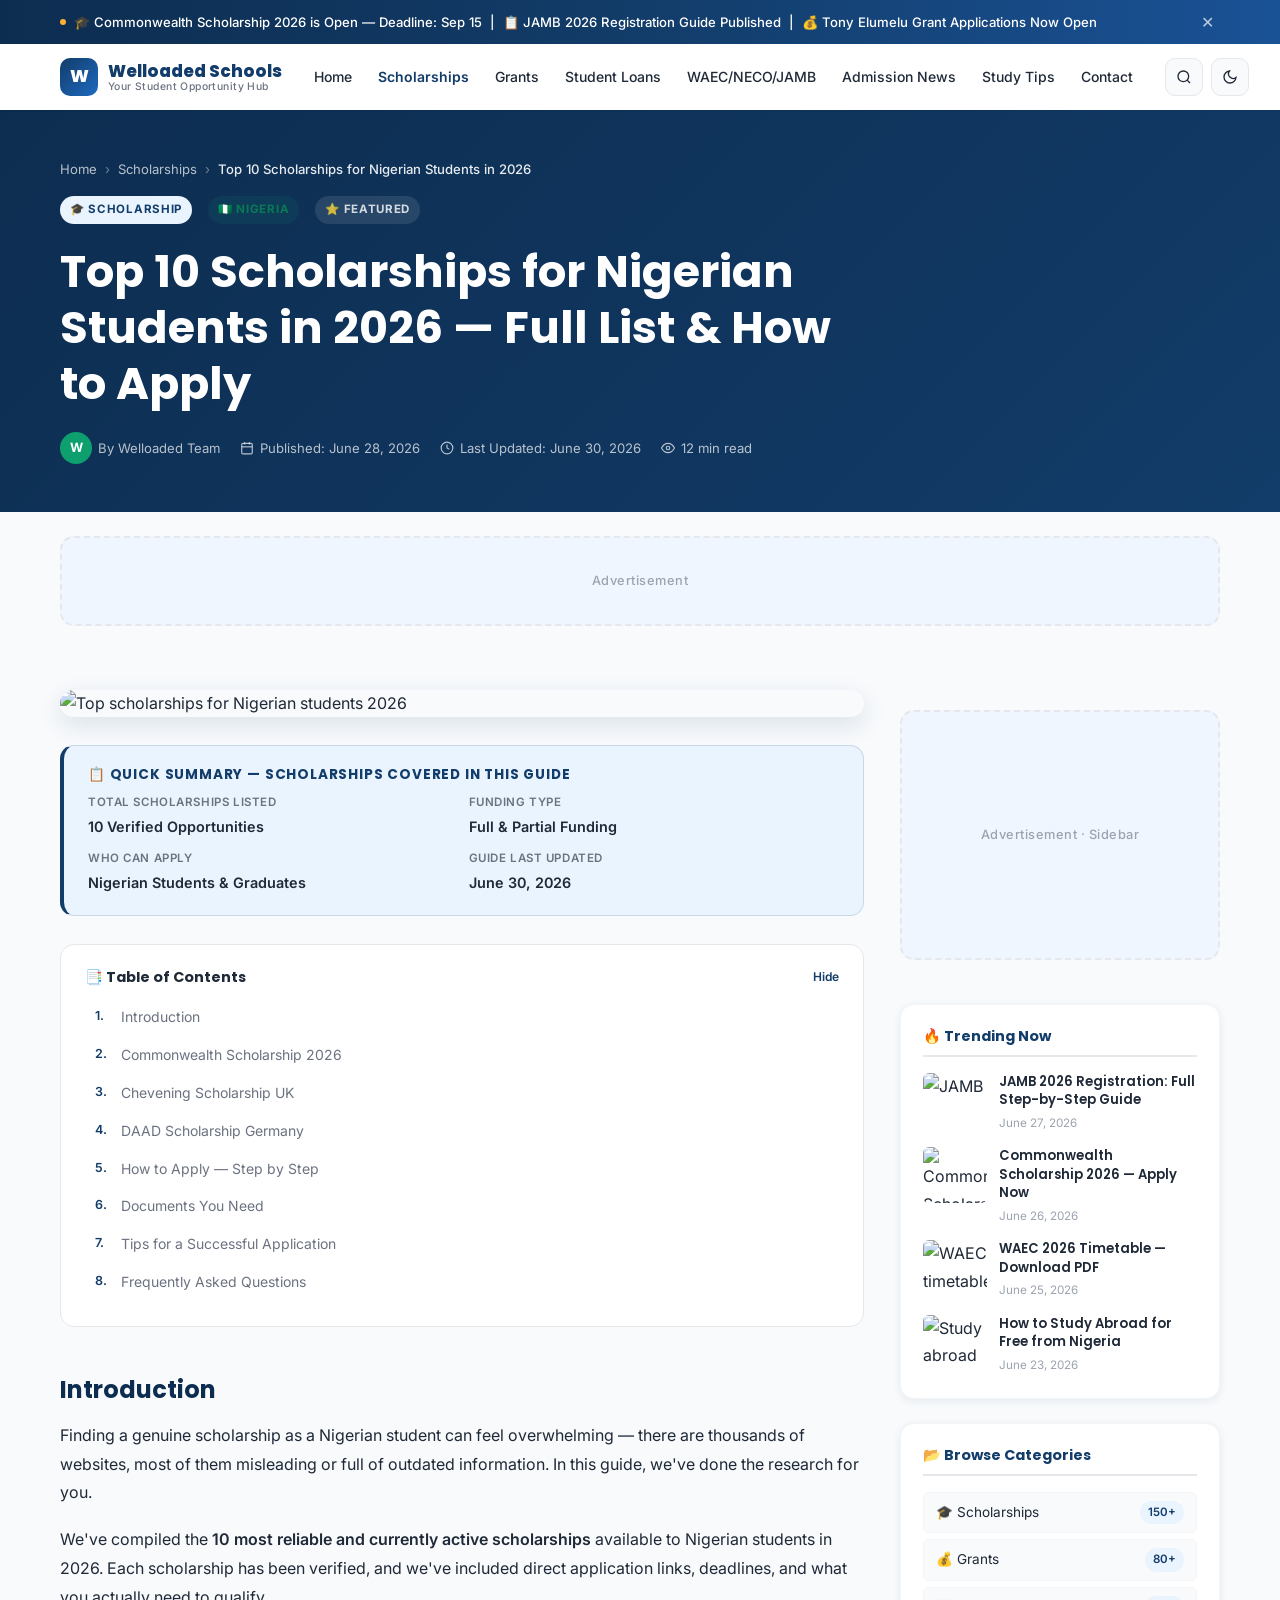
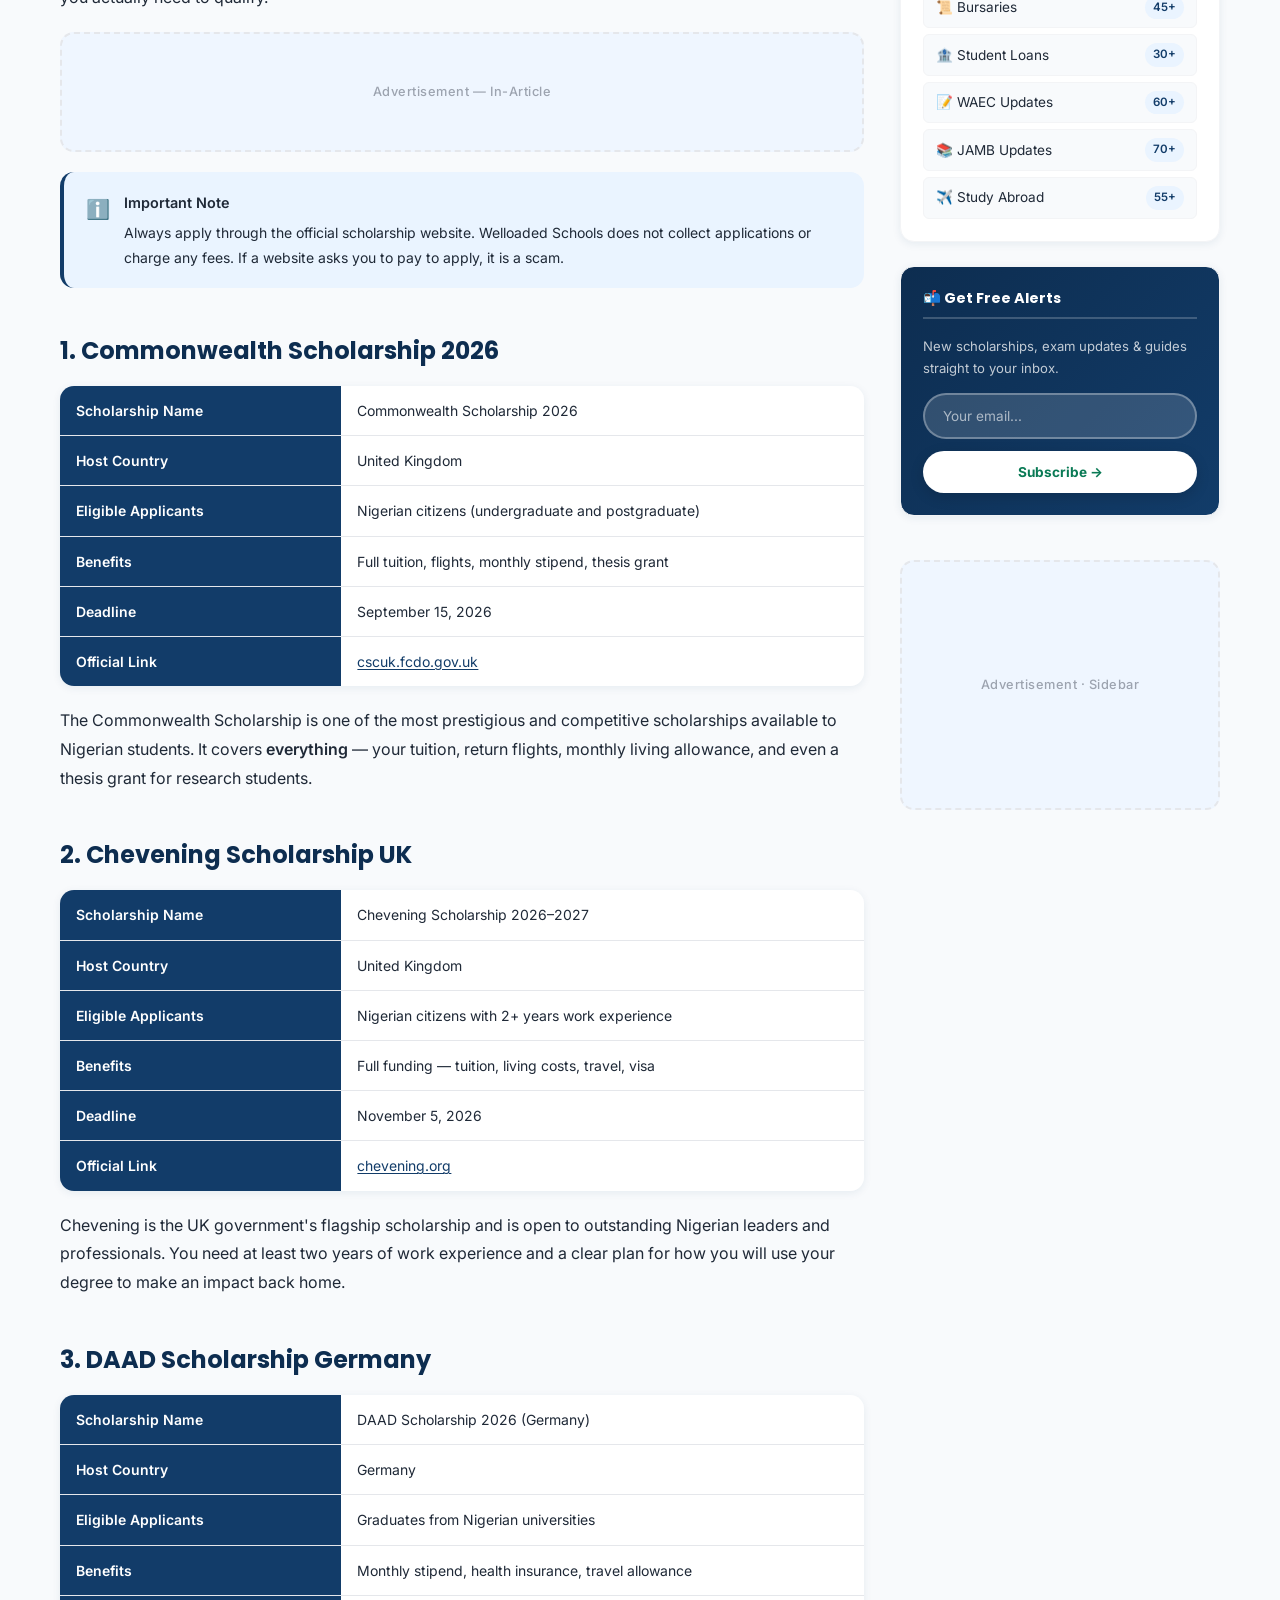
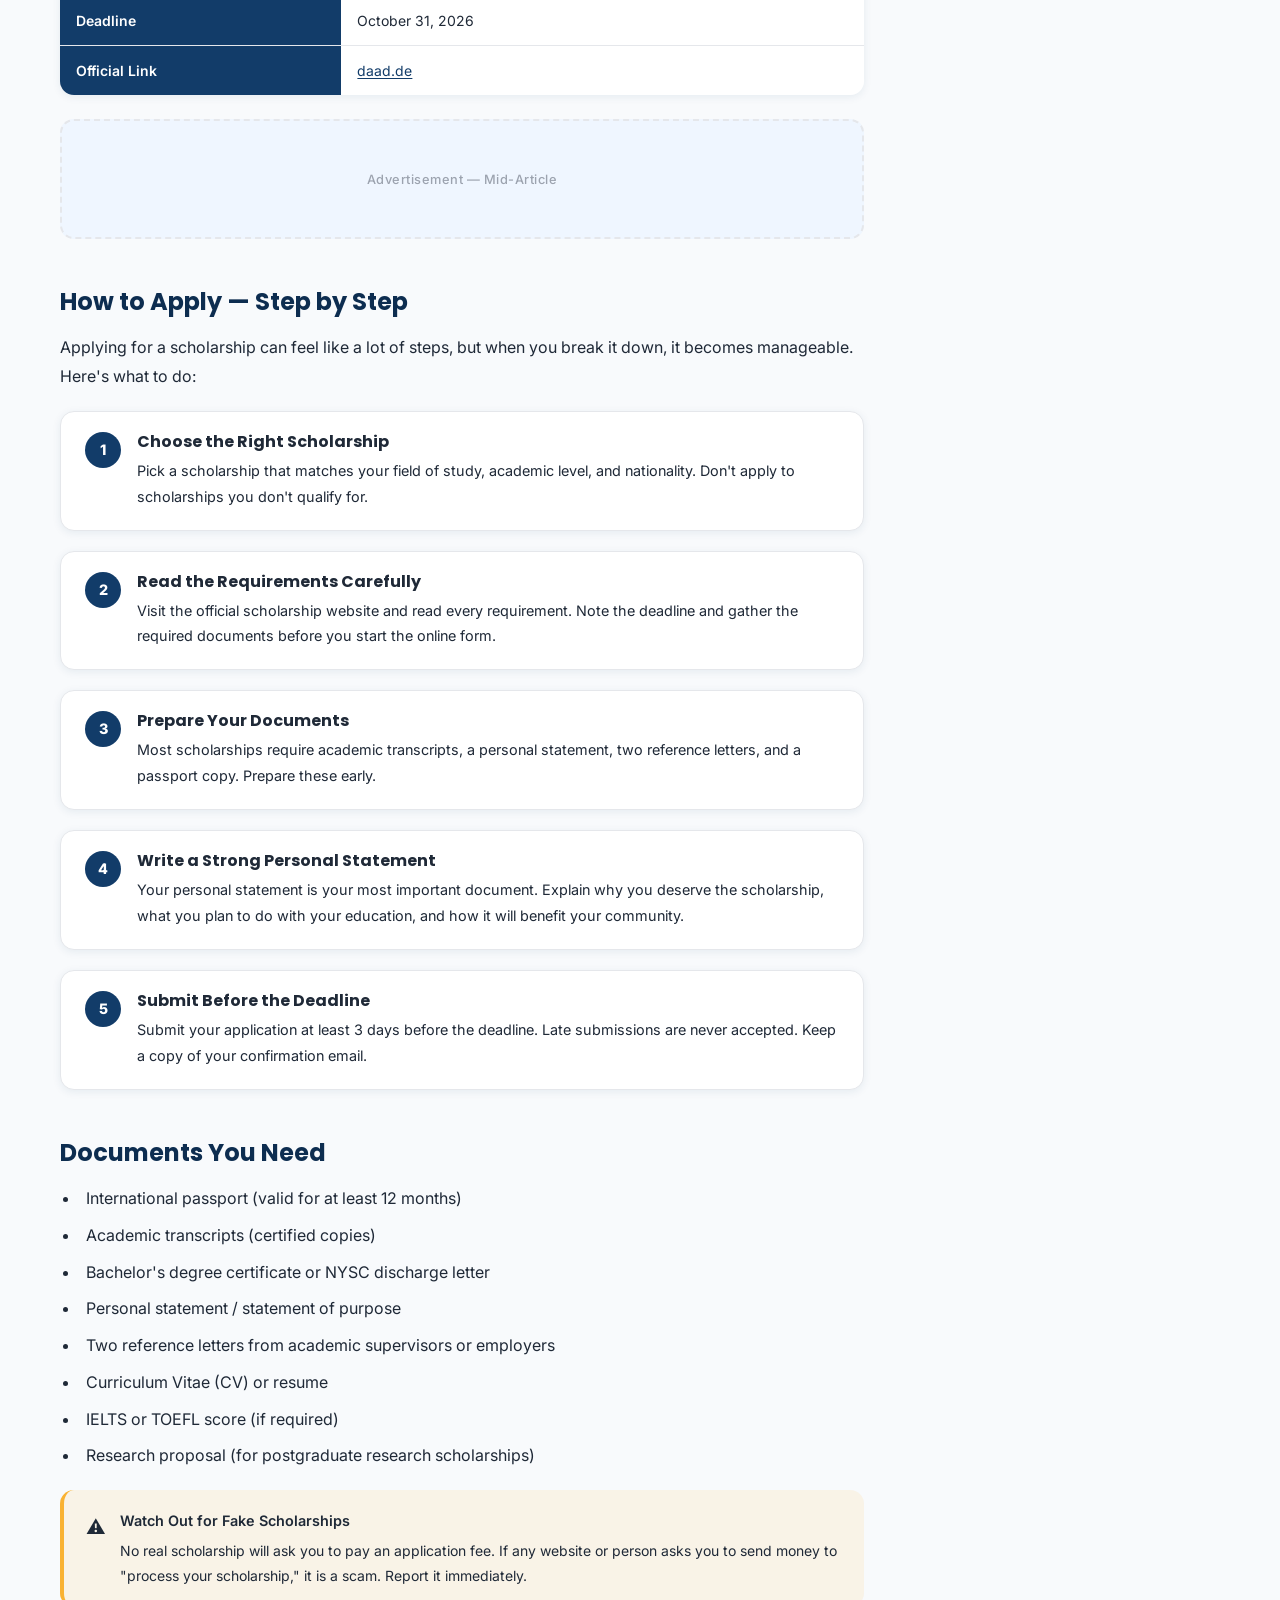
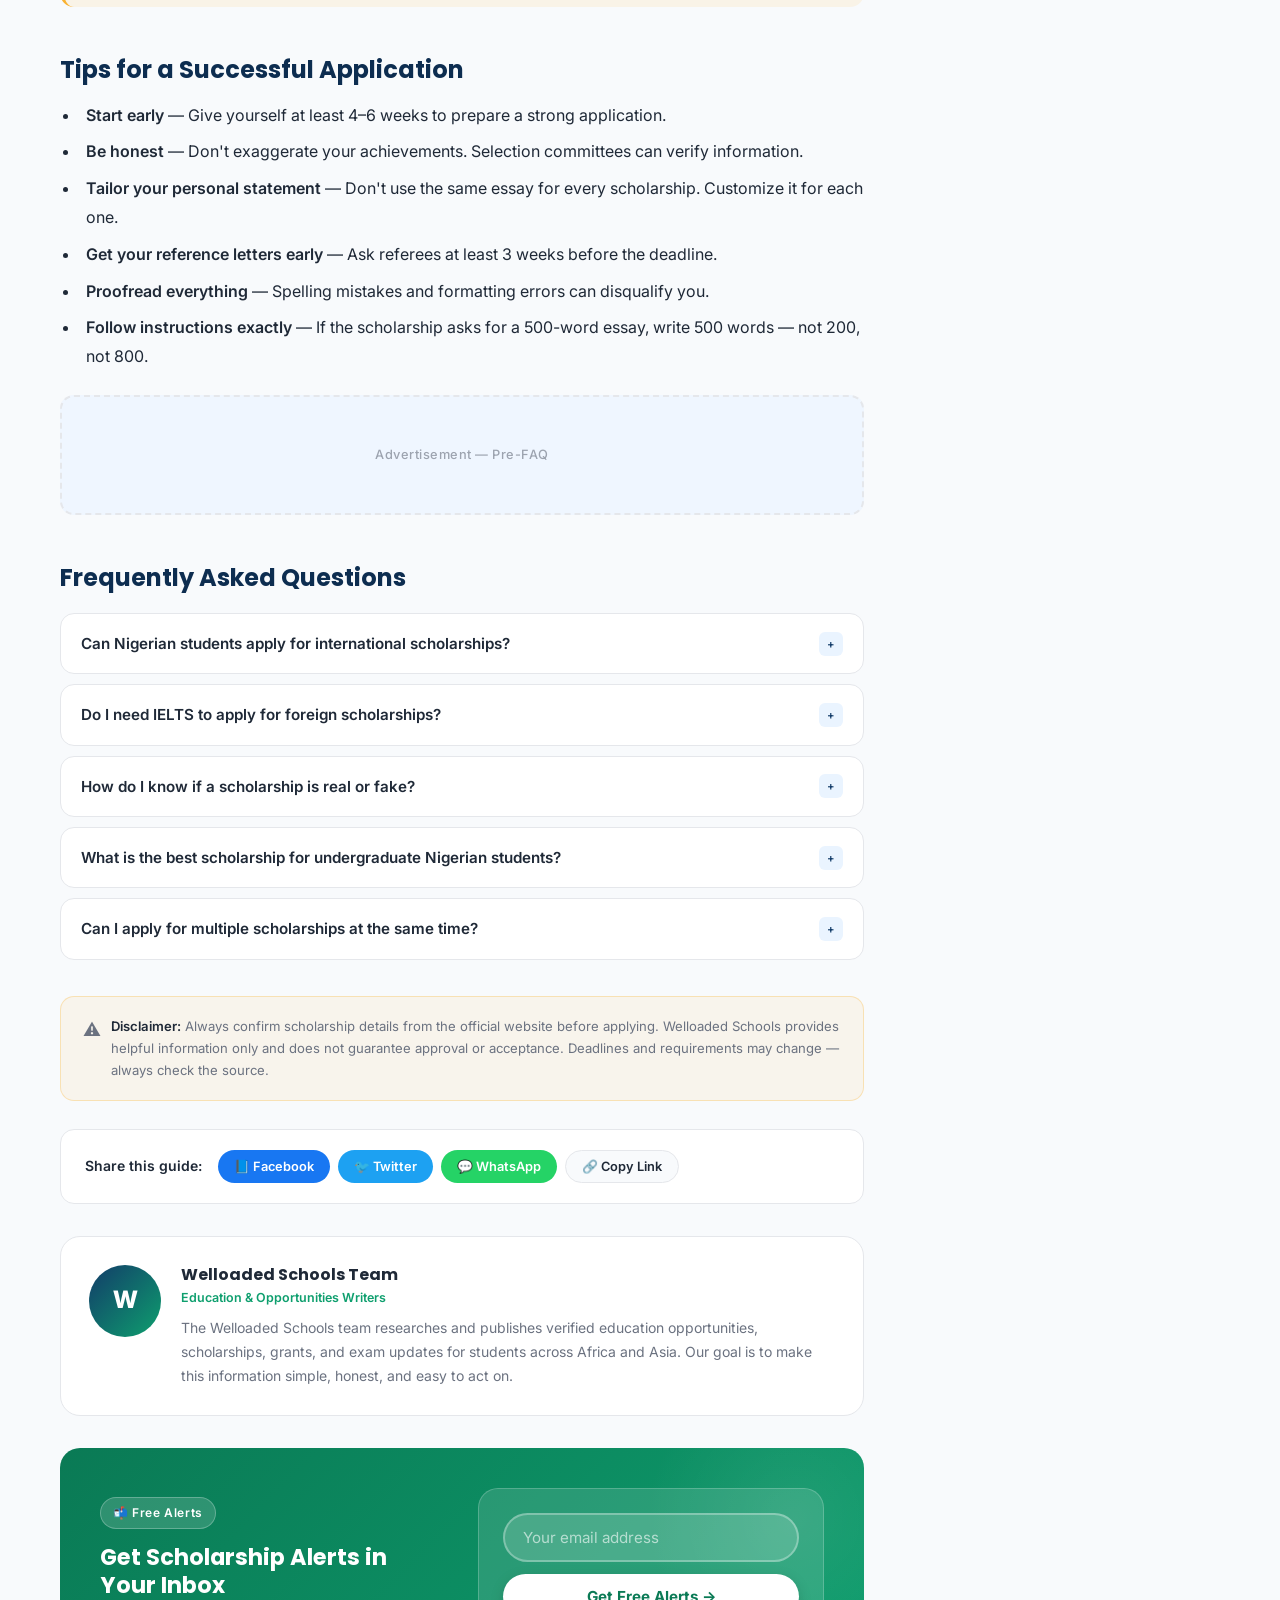
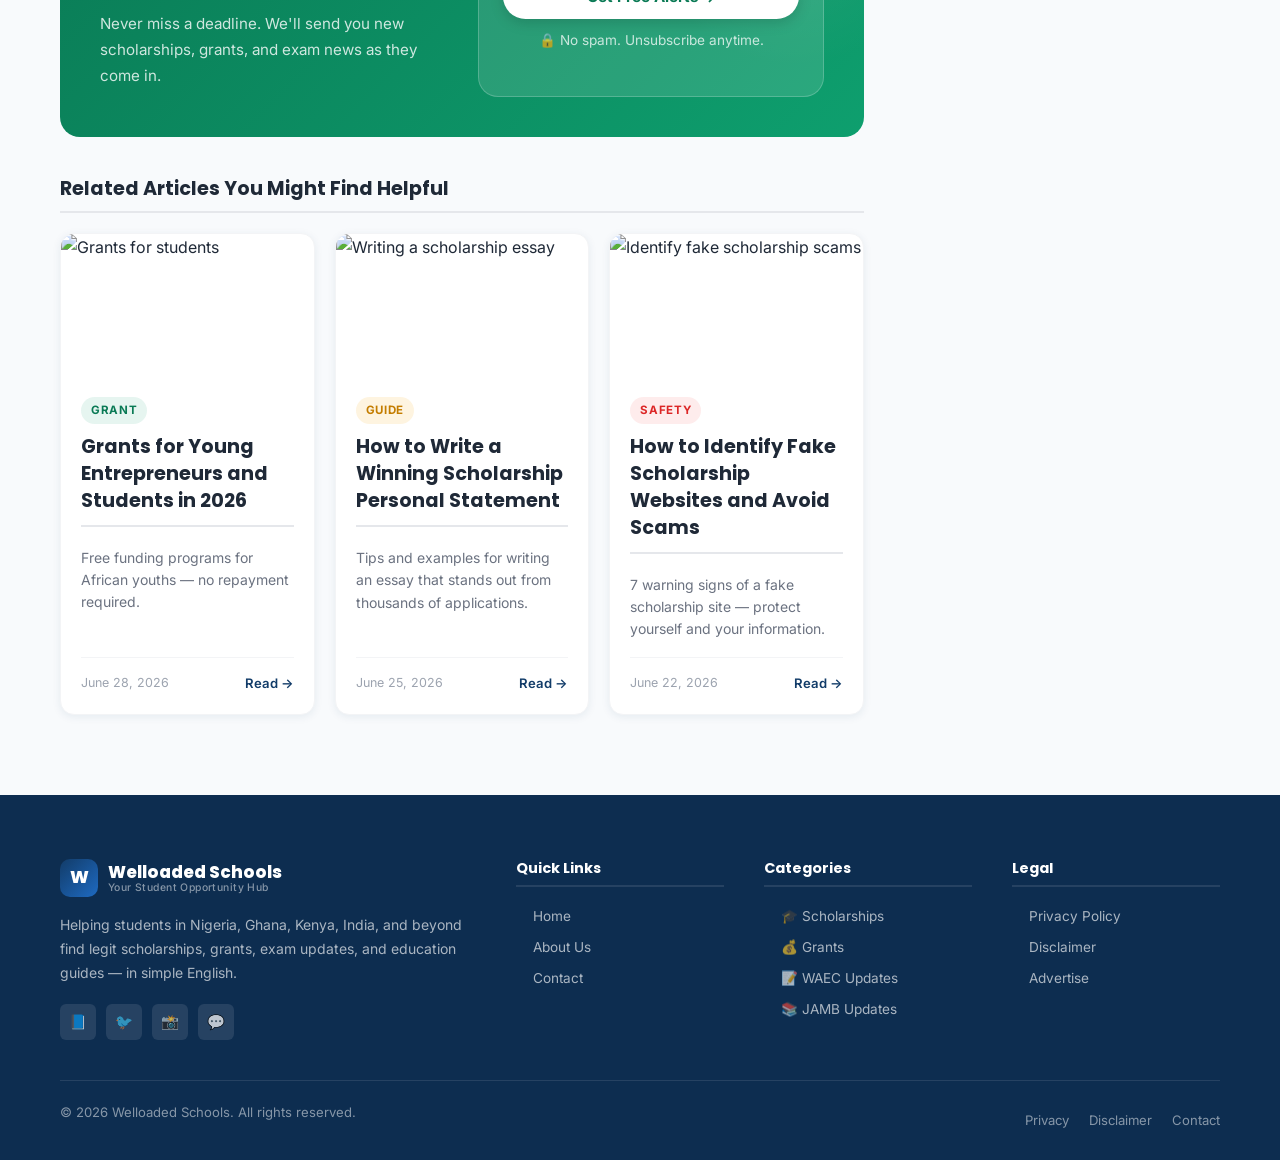
==== commit 6ba8fee7: "Replace emoji placeholders with real Unsplash photos Co-Authored-By: Claude Sonnet 4.6 <noreply@anth" ====
--- a/blog-post.html
+++ b/blog-post.html
@@ -184,7 +184,7 @@
 
     <!-- Featured Image -->
     <div class="post-featured-image">
-      <div style="background:linear-gradient(135deg,#EAF4FF,#DBEAFE);height:360px;display:flex;align-items:center;justify-content:center;font-size:5rem;">🎓</div>
+      <img src="https://images.unsplash.com/photo-1523050854058-8df90110c9f1?w=900&h=480&fit=crop&auto=format" alt="Top scholarships for Nigerian students 2026">
     </div>
 
     <!-- Key Info Box (Scholarship Summary) -->
@@ -480,7 +480,7 @@
       <h3>Related Articles You Might Find Helpful</h3>
       <div class="related-grid">
         <article class="post-card">
-          <div class="post-card-image" style="background:linear-gradient(135deg,rgba(14,159,110,0.1),#d1fae5);aspect-ratio:16/9;display:flex;align-items:center;justify-content:center;font-size:2.5rem;">💰</div>
+          <div class="post-card-image"><img src="https://images.unsplash.com/photo-1579621970563-ebec7560ff3e?w=600&h=338&fit=crop&auto=format" alt="Grants for students" loading="lazy"></div>
           <div class="post-card-body">
             <div class="post-card-top"><span class="tag tag-green">Grant</span></div>
             <h3><a href="blog-post.html">Grants for Young Entrepreneurs and Students in 2026</a></h3>
@@ -492,7 +492,7 @@
           </div>
         </article>
         <article class="post-card">
-          <div class="post-card-image" style="background:linear-gradient(135deg,rgba(249,178,51,0.1),#fef3c7);aspect-ratio:16/9;display:flex;align-items:center;justify-content:center;font-size:2.5rem;">✍️</div>
+          <div class="post-card-image"><img src="https://images.unsplash.com/photo-1455390582262-044cdead277a?w=600&h=338&fit=crop&auto=format" alt="Writing a scholarship essay" loading="lazy"></div>
           <div class="post-card-body">
             <div class="post-card-top"><span class="tag tag-yellow">Guide</span></div>
             <h3><a href="blog-post.html">How to Write a Winning Scholarship Personal Statement</a></h3>
@@ -504,7 +504,7 @@
           </div>
         </article>
         <article class="post-card">
-          <div class="post-card-image" style="background:linear-gradient(135deg,rgba(220,38,38,0.07),#fee2e2);aspect-ratio:16/9;display:flex;align-items:center;justify-content:center;font-size:2.5rem;">🛡️</div>
+          <div class="post-card-image"><img src="https://images.unsplash.com/photo-1563986768494-4dee2763ff3f?w=600&h=338&fit=crop&auto=format" alt="Identify fake scholarship scams" loading="lazy"></div>
           <div class="post-card-body">
             <div class="post-card-top"><span class="tag tag-red">Safety</span></div>
             <h3><a href="blog-post.html">How to Identify Fake Scholarship Websites and Avoid Scams</a></h3>
@@ -531,8 +531,8 @@
       <h4>🔥 Trending Now</h4>
       <div class="sidebar-post-list">
         <div class="sidebar-post">
-          <div class="sidebar-post-img" style="background:linear-gradient(135deg,#EAF4FF,#DBEAFE);">
-            <div class="sidebar-post-img-placeholder">🎓</div>
+          <div class="sidebar-post-img">
+            <img src="https://images.unsplash.com/photo-1606326608606-aa0b62935f2b?w=128&h=112&fit=crop&auto=format" alt="JAMB" loading="lazy">
           </div>
           <div class="sidebar-post-info">
             <h5><a href="blog-post.html">JAMB 2026 Registration: Full Step-by-Step Guide</a></h5>
@@ -540,8 +540,8 @@
           </div>
         </div>
         <div class="sidebar-post">
-          <div class="sidebar-post-img" style="background:linear-gradient(135deg,rgba(14,159,110,0.1),#d1fae5);">
-            <div class="sidebar-post-img-placeholder">💰</div>
+          <div class="sidebar-post-img">
+            <img src="https://images.unsplash.com/photo-1523050854058-8df90110c9f1?w=128&h=112&fit=crop&auto=format" alt="Commonwealth Scholarship" loading="lazy">
           </div>
           <div class="sidebar-post-info">
             <h5><a href="blog-post.html">Commonwealth Scholarship 2026 — Apply Now</a></h5>
@@ -549,8 +549,8 @@
           </div>
         </div>
         <div class="sidebar-post">
-          <div class="sidebar-post-img" style="background:linear-gradient(135deg,rgba(220,38,38,0.07),#fee2e2);">
-            <div class="sidebar-post-img-placeholder">📋</div>
+          <div class="sidebar-post-img">
+            <img src="https://images.unsplash.com/photo-1456513080510-7bf3a84b82f8?w=128&h=112&fit=crop&auto=format" alt="WAEC timetable" loading="lazy">
           </div>
           <div class="sidebar-post-info">
             <h5><a href="blog-post.html">WAEC 2026 Timetable — Download PDF</a></h5>
@@ -558,8 +558,8 @@
           </div>
         </div>
         <div class="sidebar-post">
-          <div class="sidebar-post-img" style="background:linear-gradient(135deg,rgba(249,178,51,0.1),#fef3c7);">
-            <div class="sidebar-post-img-placeholder">✈️</div>
+          <div class="sidebar-post-img">
+            <img src="https://images.unsplash.com/photo-1488646953014-85cb44e25828?w=128&h=112&fit=crop&auto=format" alt="Study abroad" loading="lazy">
           </div>
           <div class="sidebar-post-info">
             <h5><a href="blog-post.html">How to Study Abroad for Free from Nigeria</a></h5>
--- a/css/style.css
+++ b/css/style.css
@@ -48,7 +48,7 @@
   --font-body:    'Inter', sans-serif;
 
   --max-w: 1200px;
-  --section-py: 80px;
+  --section-py: 64px;
 }
 
 /* Dark Mode Variables */
@@ -3247,6 +3247,20 @@
 .author-box, .social-share, .contact-form-card, .toc-box {
   transition: background 0.3s ease, color 0.3s ease,
               border-color 0.3s ease, box-shadow 0.3s ease;
+}
+
+/* ============================================================
+   28b. FADE-IN ANIMATION (class-based, no invisible gaps)
+   ============================================================ */
+.fade-in--ready {
+  opacity: 0;
+  transform: translateY(20px);
+  transition: opacity 0.5s ease, transform 0.5s ease;
+}
+
+.fade-in--visible {
+  opacity: 1 !important;
+  transform: translateY(0) !important;
 }
 
 /* ============================================================
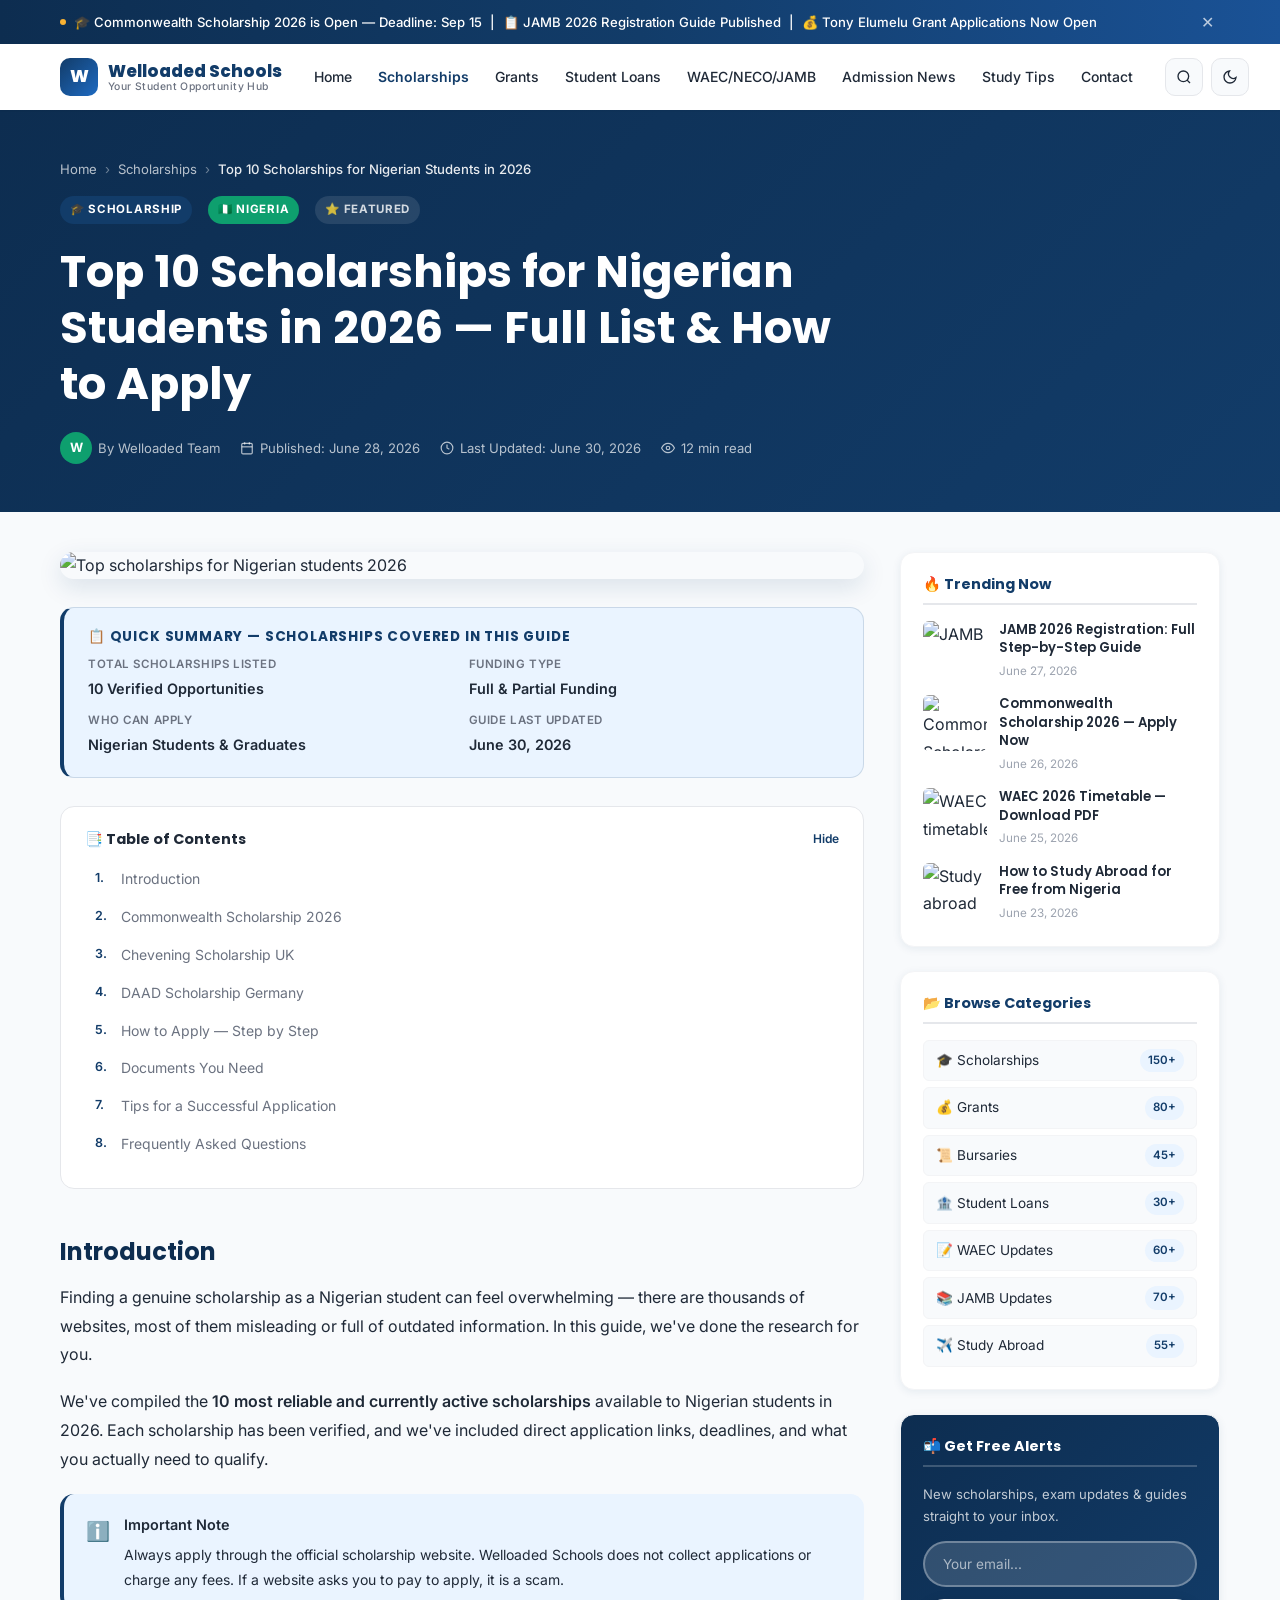
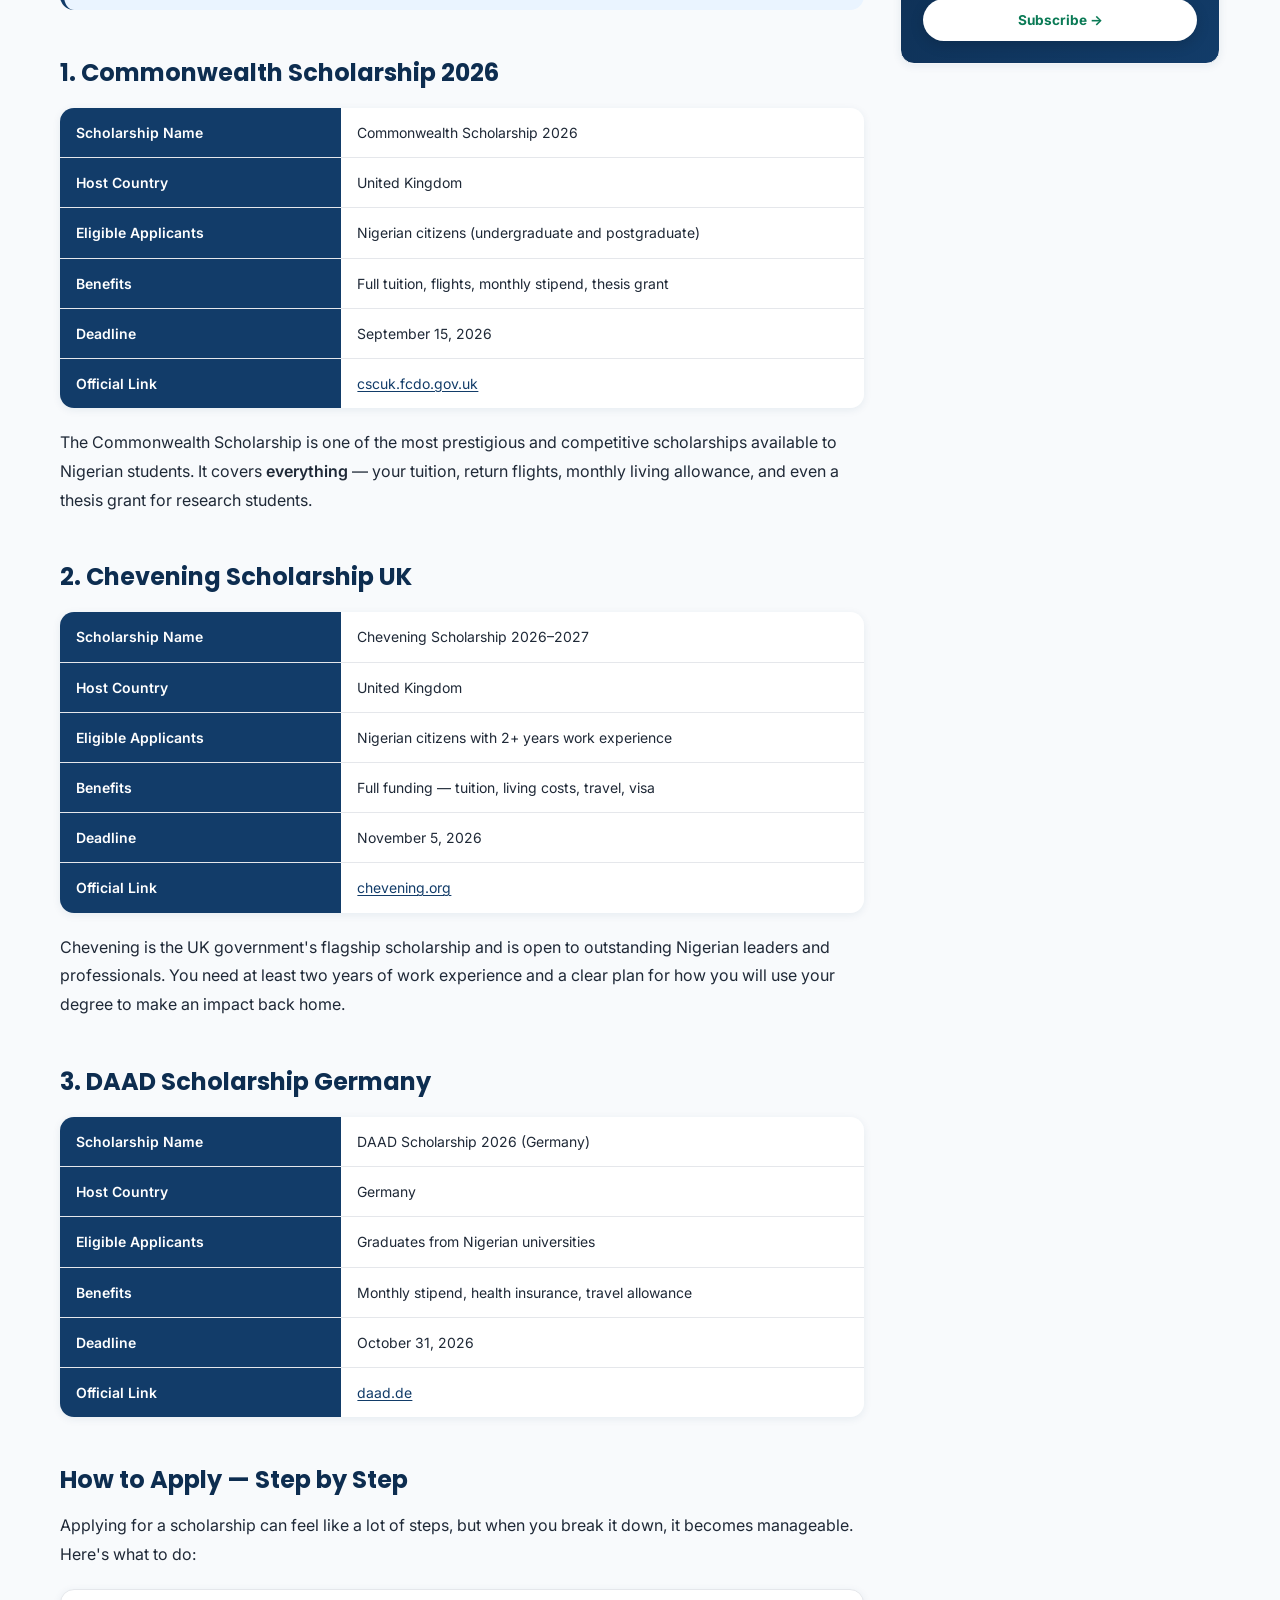
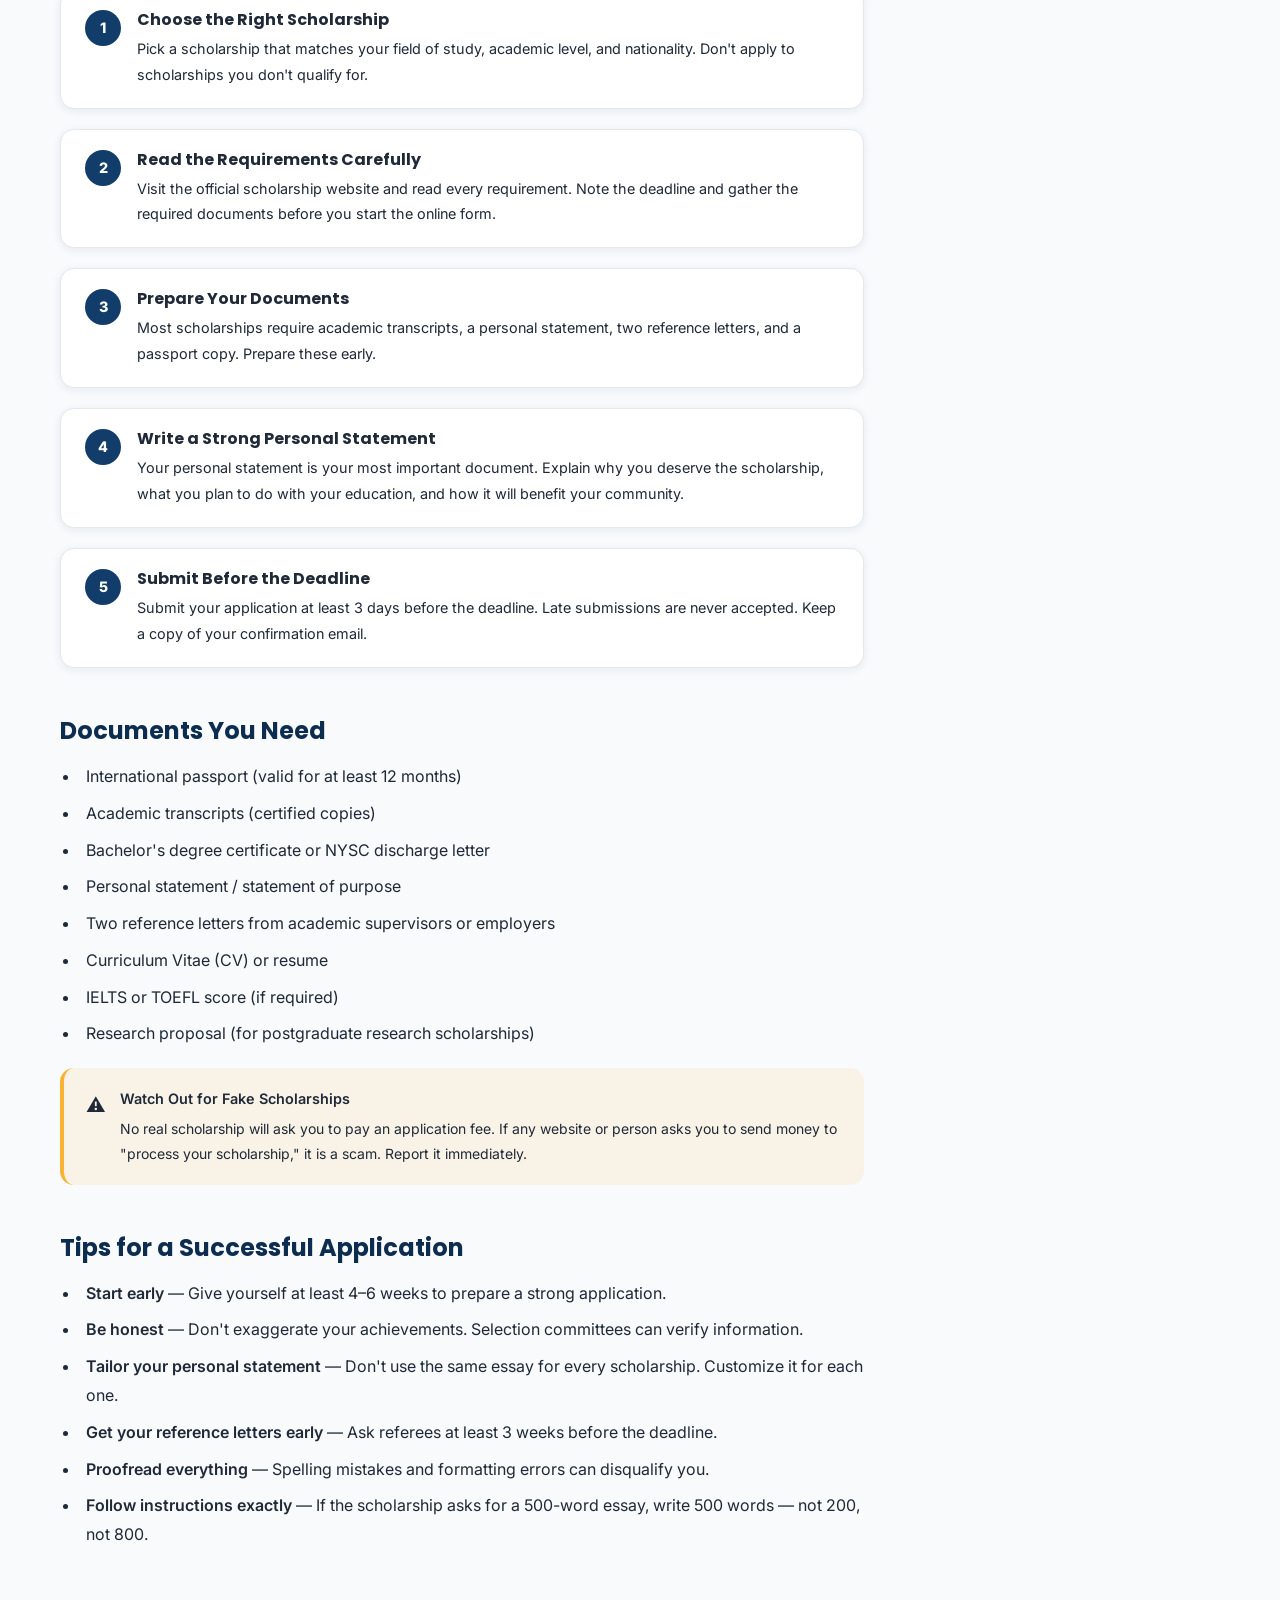
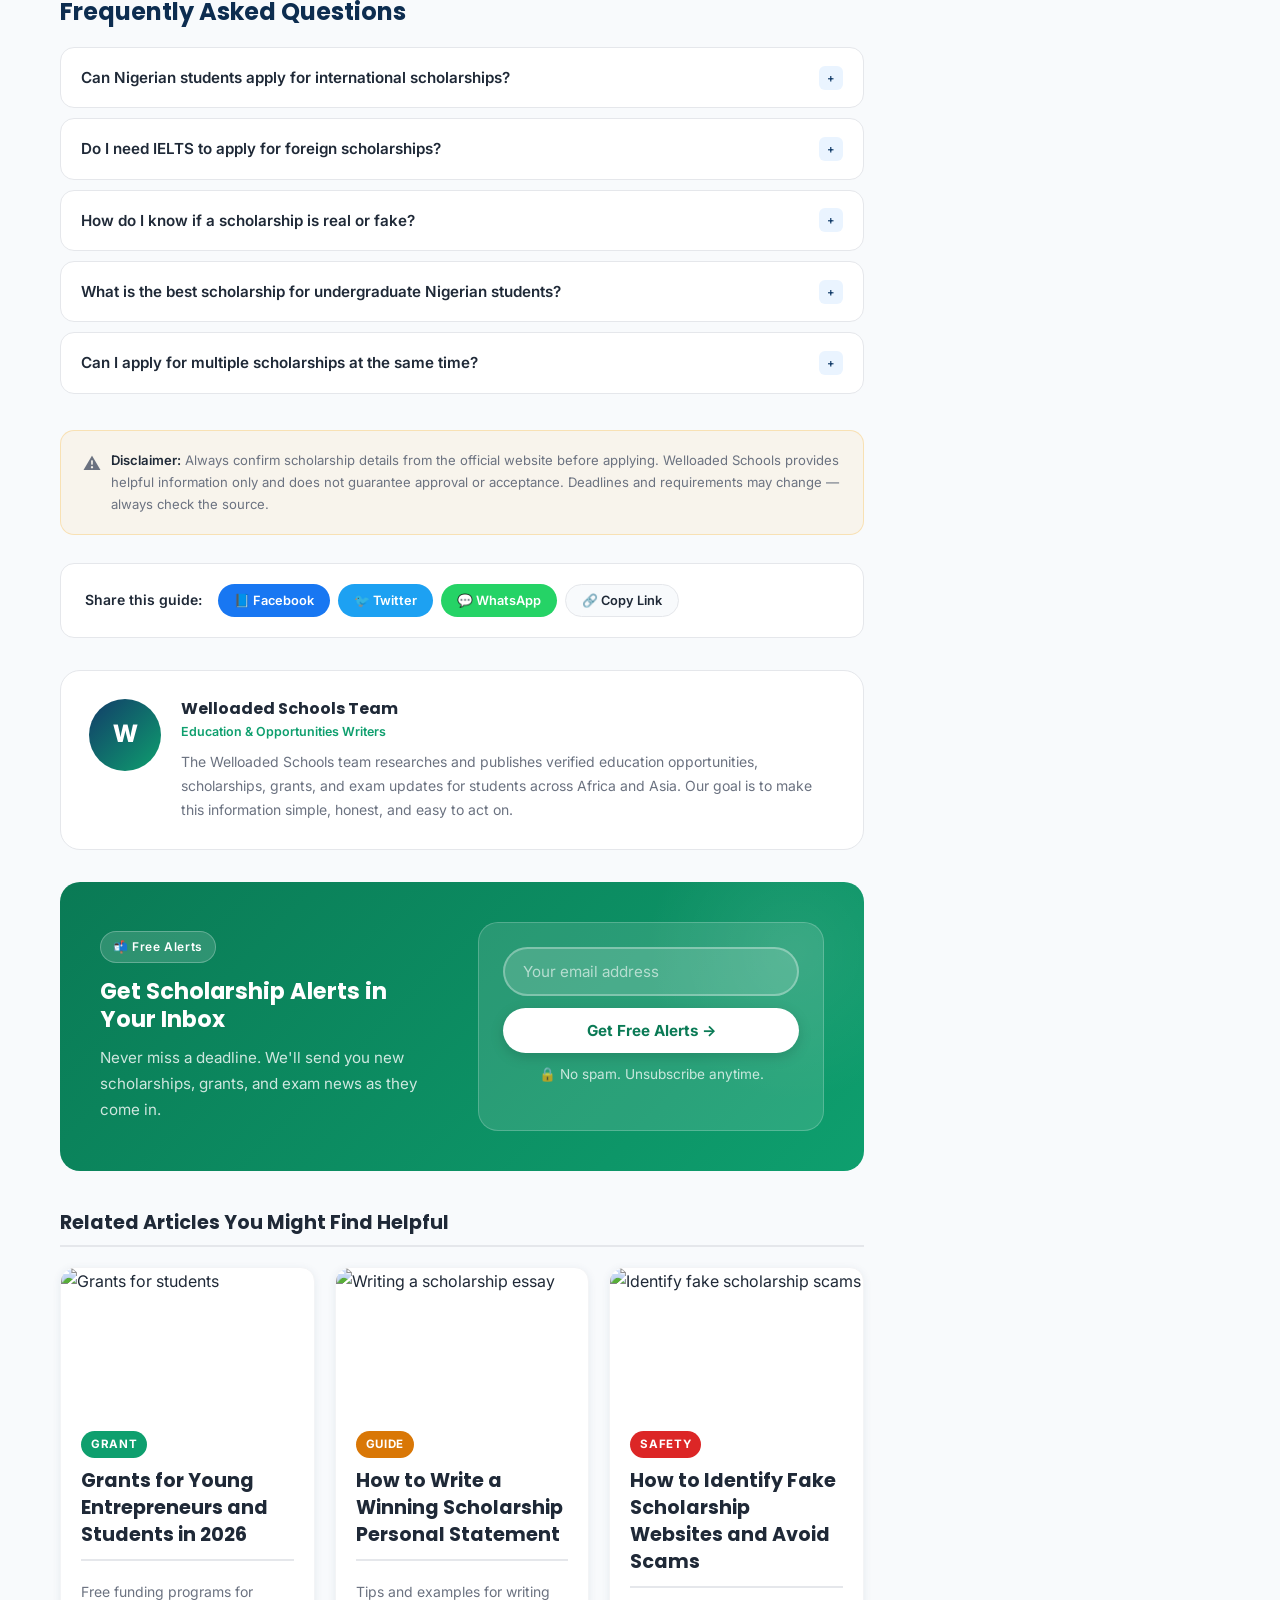
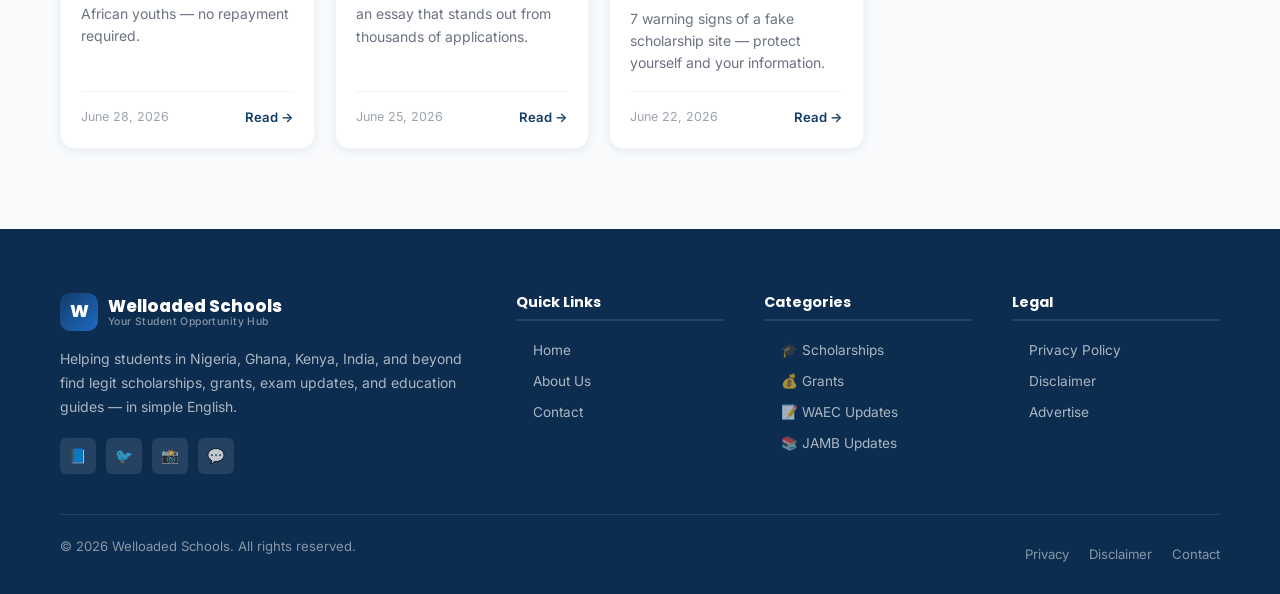
==== commit d4548456: "Remove all ad placeholder spaces — Google AdSense will auto-place ads Co-Authored-By: Claude Sonnet " ====
--- a/blog-post.html
+++ b/blog-post.html
@@ -171,10 +171,6 @@
   </div>
 </div>
 
-<!-- AD SPACE BELOW HEADER -->
-<div class="container">
-  <div class="ad-space ad-space-banner">Advertisement</div>
-</div>
 
 <!-- POST LAYOUT -->
 <div class="post-layout">
@@ -236,7 +232,6 @@
       <p>We've compiled the <strong>10 most reliable and currently active scholarships</strong> available to Nigerian students in 2026. Each scholarship has been verified, and we've included direct application links, deadlines, and what you actually need to qualify.</p>
 
       <!-- Ad after first paragraph -->
-      <div class="ad-space" style="height:120px;margin:20px 0;">Advertisement — In-Article</div>
 
       <div class="notice-box info">
         <span class="notice-icon">ℹ️</span>
@@ -285,7 +280,6 @@
       </table>
 
       <!-- Ad middle of article -->
-      <div class="ad-space" style="height:120px;margin:24px 0;">Advertisement — Mid-Article</div>
 
       <h2 id="how-to-apply">How to Apply — Step by Step</h2>
       <p>Applying for a scholarship can feel like a lot of steps, but when you break it down, it becomes manageable. Here's what to do:</p>
@@ -361,7 +355,6 @@
       </ul>
 
       <!-- Ad before FAQ -->
-      <div class="ad-space" style="height:120px;margin:24px 0;">Advertisement — Pre-FAQ</div>
 
       <!-- FAQ Section -->
       <div class="faq-section">
@@ -523,9 +516,6 @@
   <!-- SIDEBAR -->
   <aside class="post-sidebar">
 
-    <!-- Ad Unit -->
-    <div class="ad-space ad-space-rectangle">Advertisement · Sidebar</div>
-
     <!-- Popular Posts -->
     <div class="sidebar-widget">
       <h4>🔥 Trending Now</h4>
@@ -592,9 +582,6 @@
         <button type="submit" style="font-size:0.85rem;">Subscribe →</button>
       </form>
     </div>
-
-    <!-- Ad Unit 2 -->
-    <div class="ad-space ad-space-rectangle">Advertisement · Sidebar</div>
 
   </aside>
 
--- a/css/style.css
+++ b/css/style.css
@@ -3250,6 +3250,194 @@
 }
 
 /* ============================================================
+   28a. COLORFUL OVERRIDES — Vibrant Cards & Sections
+   ============================================================ */
+
+/* --- Vibrant Category Cards --- */
+.category-card::before { display: none; }
+
+.cat-scholarships { background: linear-gradient(145deg, #0d3158, #123C69); border-color: transparent; }
+.cat-grants       { background: linear-gradient(145deg, #065f46, #0E9F6E); border-color: transparent; }
+.cat-bursaries    { background: linear-gradient(145deg, #4c1d95, #7C3AED); border-color: transparent; }
+.cat-loans        { background: linear-gradient(145deg, #92400e, #D97706); border-color: transparent; }
+.cat-waec         { background: linear-gradient(145deg, #7f1d1d, #DC2626); border-color: transparent; }
+.cat-neco         { background: linear-gradient(145deg, #0c4a6e, #0891B2); border-color: transparent; }
+.cat-jamb         { background: linear-gradient(145deg, #064e3b, #059669); border-color: transparent; }
+.cat-admission    { background: linear-gradient(145deg, #78350f, #F59E0B); border-color: transparent; }
+
+.cat-scholarships .category-icon-wrap,
+.cat-grants .category-icon-wrap,
+.cat-bursaries .category-icon-wrap,
+.cat-loans .category-icon-wrap,
+.cat-waec .category-icon-wrap,
+.cat-neco .category-icon-wrap,
+.cat-jamb .category-icon-wrap,
+.cat-admission .category-icon-wrap {
+  background: rgba(255,255,255,0.18);
+}
+
+.cat-scholarships h3, .cat-scholarships p,
+.cat-grants h3,       .cat-grants p,
+.cat-bursaries h3,    .cat-bursaries p,
+.cat-loans h3,        .cat-loans p,
+.cat-waec h3,         .cat-waec p,
+.cat-neco h3,         .cat-neco p,
+.cat-jamb h3,         .cat-jamb p,
+.cat-admission h3,    .cat-admission p {
+  color: rgba(255,255,255,0.9);
+}
+
+.cat-scholarships p, .cat-grants p, .cat-bursaries p,
+.cat-loans p, .cat-waec p, .cat-neco p, .cat-jamb p, .cat-admission p {
+  color: rgba(255,255,255,0.72);
+}
+
+.cat-scholarships .category-count,
+.cat-grants .category-count,
+.cat-bursaries .category-count,
+.cat-loans .category-count,
+.cat-waec .category-count,
+.cat-neco .category-count,
+.cat-jamb .category-count,
+.cat-admission .category-count {
+  background: rgba(255,255,255,0.18);
+  color: #fff;
+  border: 1px solid rgba(255,255,255,0.3);
+}
+
+.category-card:is(.cat-scholarships,.cat-grants,.cat-bursaries,.cat-loans,
+                   .cat-waec,.cat-neco,.cat-jamb,.cat-admission):hover {
+  filter: brightness(1.12);
+  transform: translateY(-6px);
+  box-shadow: 0 16px 36px rgba(0,0,0,0.22);
+  border-color: transparent;
+}
+
+/* --- Guide Cards with Images --- */
+.guide-card { padding: 0; overflow: hidden; }
+
+.guide-card-image {
+  height: 170px;
+  overflow: hidden;
+  position: relative;
+}
+
+.guide-card-image img {
+  width: 100%;
+  height: 100%;
+  object-fit: cover;
+  transition: transform 0.45s ease;
+}
+
+.guide-card:hover .guide-card-image img {
+  transform: scale(1.07);
+}
+
+.guide-card-image-overlay {
+  position: absolute;
+  inset: 0;
+  background: linear-gradient(to bottom, transparent 40%, rgba(0,0,0,0.35) 100%);
+}
+
+.guide-card-body {
+  padding: 22px 22px 24px;
+}
+
+.guide-card-body .guide-icon {
+  margin-bottom: 14px;
+}
+
+/* --- Colorful Tags — solid backgrounds --- */
+.tag-blue   { background: #123C69; color: #fff; }
+.tag-green  { background: #0E9F6E; color: #fff; }
+.tag-yellow { background: #D97706; color: #fff; }
+.tag-orange { background: #EA580C; color: #fff; }
+.tag-purple { background: #7C3AED; color: #fff; }
+.tag-red    { background: #DC2626; color: #fff; }
+
+[data-theme="dark"] .tag-blue,
+[data-theme="dark"] .tag-green,
+[data-theme="dark"] .tag-yellow,
+[data-theme="dark"] .tag-orange,
+[data-theme="dark"] .tag-purple,
+[data-theme="dark"] .tag-red { opacity: 0.9; }
+
+/* --- Colorful Section Headers --- */
+.section-title .highlight-blue   { color: var(--blue); }
+.section-title .highlight-green  { color: var(--green); }
+.section-title .highlight-yellow { color: var(--yellow); }
+
+/* --- Colorful Country Cards --- */
+.country-ng { background: linear-gradient(135deg, #f0fdf4, #dcfce7); border-color: #86efac; }
+.country-gh { background: linear-gradient(135deg, #fefce8, #fef08a40); border-color: #fde047; }
+.country-ke { background: linear-gradient(135deg, #fef2f2, #fecaca40); border-color: #fca5a5; }
+.country-in { background: linear-gradient(135deg, #fff7ed, #fed7aa40); border-color: #fdba74; }
+.country-za { background: linear-gradient(135deg, #eff6ff, #dbeafe); border-color: #93c5fd; }
+.country-ca { background: linear-gradient(135deg, #fef2f2, #fecaca30); border-color: #f87171; }
+.country-uk { background: linear-gradient(135deg, #eff6ff, #dbeafe); border-color: #93c5fd; }
+.country-us { background: linear-gradient(135deg, #f0f9ff, #bae6fd30); border-color: #7dd3fc; }
+
+.country-ng:hover { background: linear-gradient(135deg, #dcfce7, #bbf7d0); border-color: #4ade80; }
+.country-gh:hover { background: linear-gradient(135deg, #fefce8, #fef08a); border-color: #facc15; }
+.country-ke:hover { background: linear-gradient(135deg, #fef2f2, #fecaca); border-color: #f87171; }
+.country-in:hover { background: linear-gradient(135deg, #fff7ed, #fed7aa); border-color: #fb923c; }
+.country-za:hover { background: linear-gradient(135deg, #eff6ff, #bfdbfe); border-color: #60a5fa; }
+.country-ca:hover { background: linear-gradient(135deg, #fff1f2, #fecdd3); border-color: #fb7185; }
+.country-uk:hover { background: linear-gradient(135deg, #eff6ff, #bfdbfe); border-color: #3b82f6; }
+.country-us:hover { background: linear-gradient(135deg, #f0f9ff, #bae6fd); border-color: #38bdf8; }
+
+/* Remove default country card hover override */
+.country-card:hover {
+  transform: translateY(-5px);
+  box-shadow: var(--shadow-md);
+}
+
+/* --- Colorful Exam Cards --- */
+.exam-card {
+  border-left-width: 5px;
+}
+
+/* --- Colorful Section Backgrounds --- */
+.section-guides-bg {
+  background: linear-gradient(160deg, #f0f9ff 0%, #e0f2fe 50%, #f0fdf4 100%);
+}
+
+.section-opportunities-bg {
+  background: linear-gradient(160deg, #fafafa 0%, #f0f9ff 100%);
+}
+
+/* --- Post card image rounded top corners --- */
+.post-card-image {
+  border-radius: var(--radius) var(--radius) 0 0;
+}
+
+/* --- Colorful hero badge pulse ring --- */
+.hero-badge-dot::after {
+  content: '';
+  position: absolute;
+  width: 10px;
+  height: 10px;
+  border-radius: 50%;
+  border: 2px solid var(--yellow);
+  animation: pulse-ring 1.5s infinite;
+  top: -2px;
+  left: -2px;
+}
+
+@keyframes pulse-ring {
+  0%   { transform: scale(1); opacity: 1; }
+  100% { transform: scale(2.2); opacity: 0; }
+}
+
+.hero-badge-dot { position: relative; }
+
+/* --- Colorful stats bar items --- */
+.stat-icon {
+  background: rgba(255,255,255,0.15);
+  border: 1px solid rgba(255,255,255,0.2);
+}
+
+/* ============================================================
    28b. FADE-IN ANIMATION (class-based, no invisible gaps)
    ============================================================ */
 .fade-in--ready {
